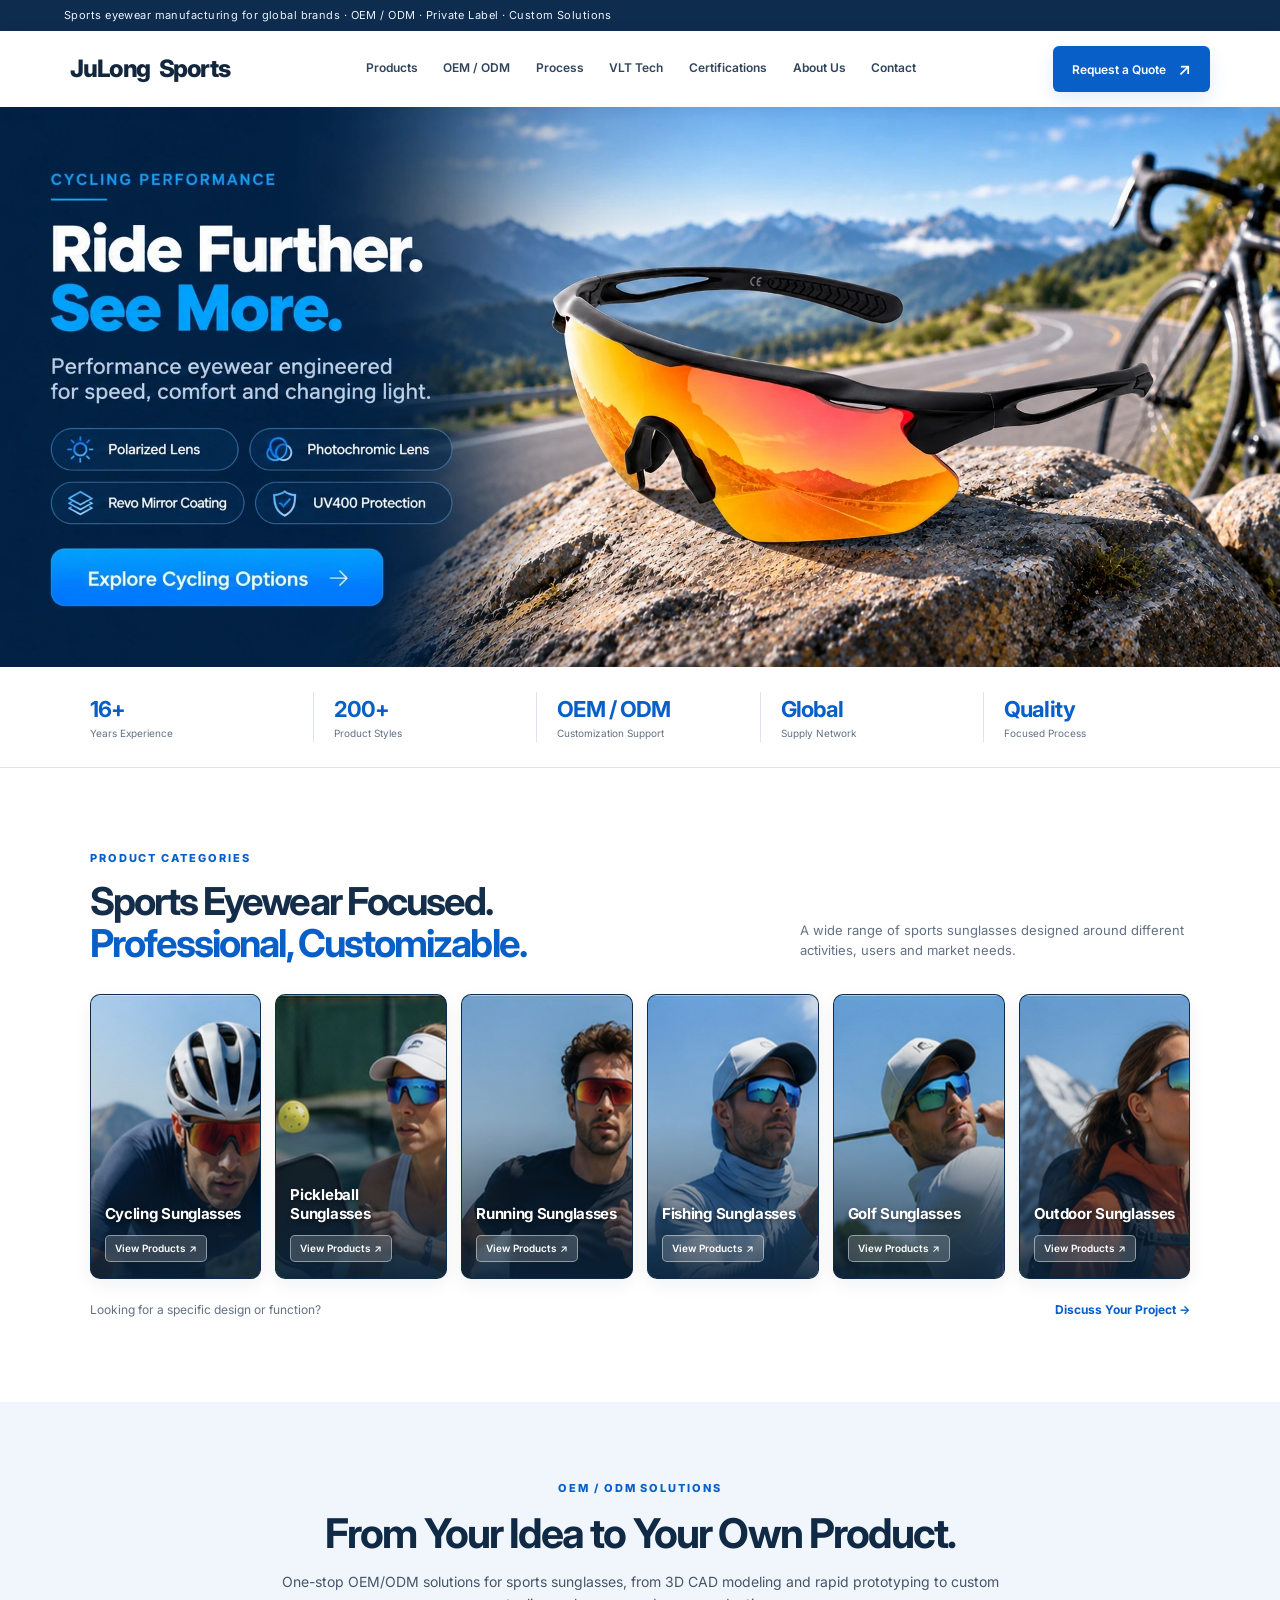
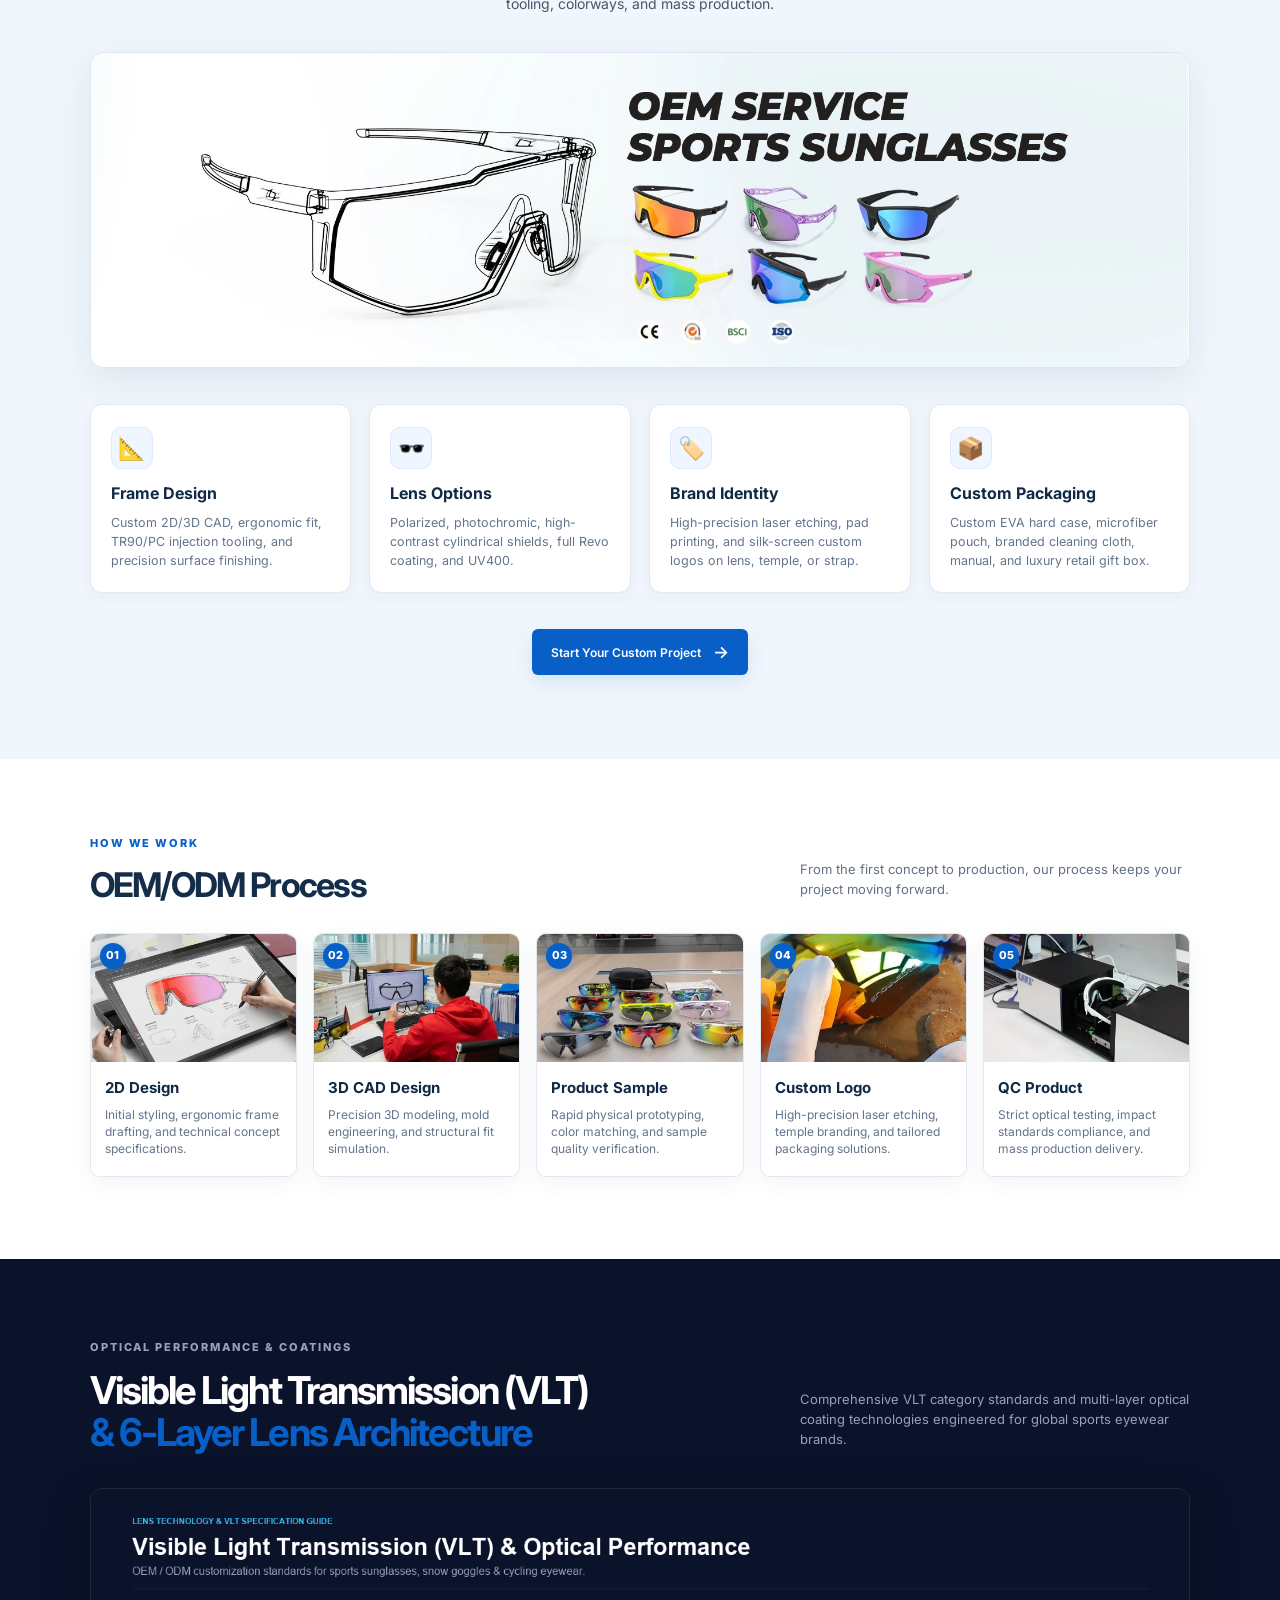
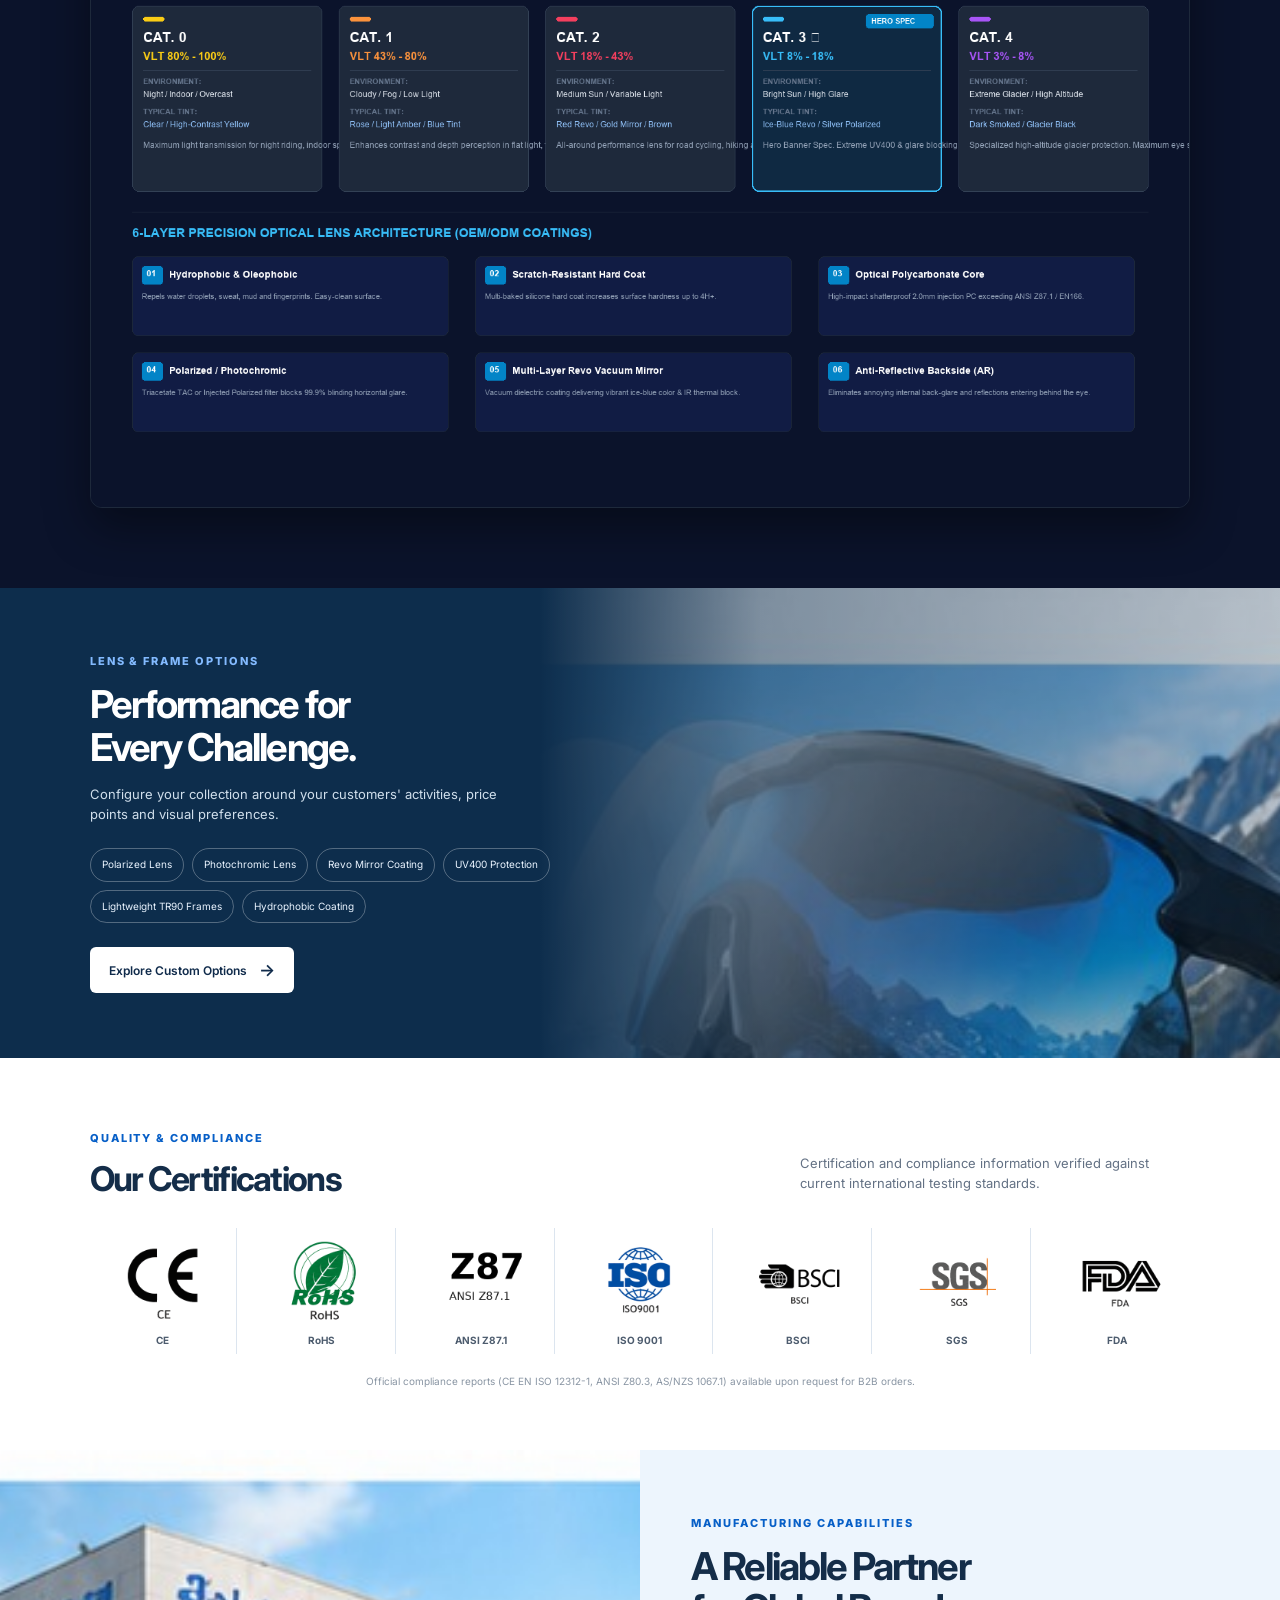
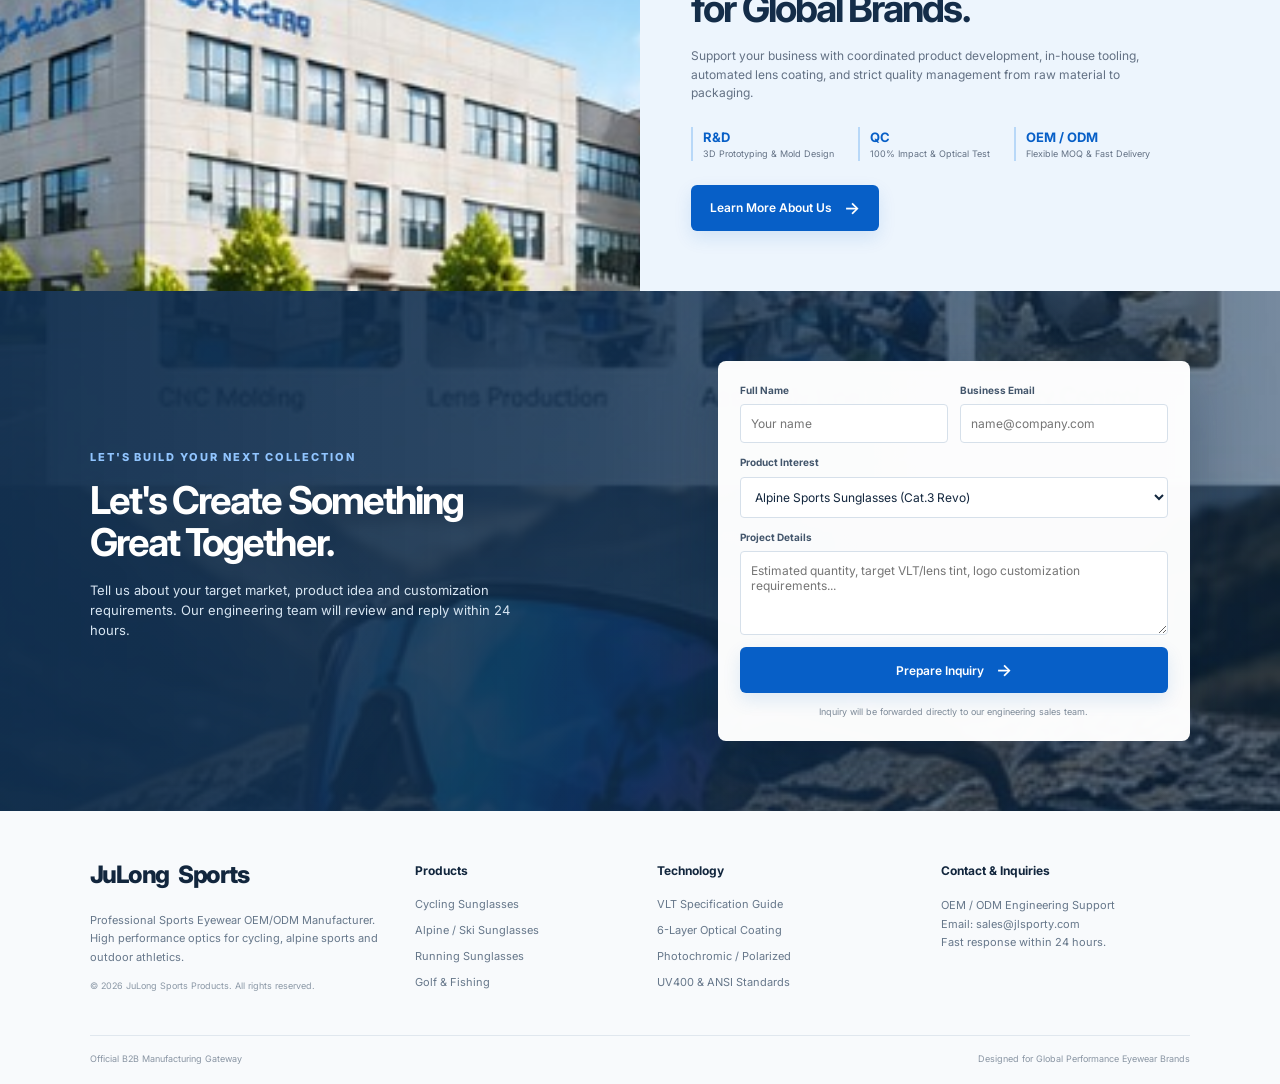
==== index.html @ 830b5ff9 "fix: prevent duplicate hero artwork overlay" ====
<!DOCTYPE html>
<html lang="en">
<head>
  <meta charset="UTF-8">
  <meta name="viewport" content="width=device-width, initial-scale=1.0">
  <title>Sports Sunglasses OEM/ODM Manufacturer | JuLong Sports B2B</title>
  <meta name="description" content="Custom sports sunglasses OEM/ODM manufacturer. Engineered for extreme alpine and high-glare environments. High-definition cylindrical shield lens with ice-blue Revo mirror coating and UV400 protection.">
  <link rel="canonical" href="https://www.jlsporty.com/">
  <link rel="stylesheet" href="assets/css/style.css?v=2.5">
</head>
<body>
  <div class="top-note">Sports eyewear manufacturing for global brands · OEM / ODM · Private Label · Custom Solutions</div>
  <header class="site-header">
    <a class="brand" href="#">JuLong<span>Sports</span></a>
    <button class="menu-toggle" aria-expanded="false" aria-label="Toggle navigation">☰</button>
    <nav class="nav">
      <a href="#products">Products</a>
      <a href="#customization">OEM / ODM</a>
      <a href="#process">Process</a>
      <a href="#vlt-guide">VLT Tech</a>
      <a href="#certifications">Certifications</a>
      <a href="#about">About Us</a>
      <a href="#contact">Contact</a>
    </nav>
    <a class="header-cta" href="#contact">Request a Quote <span>↗</span></a>
  </header>

  <main>
    <section class="hero hero-banner-artwork" id="home">
      <div class="hero-photo" role="img" aria-label="High-performance alpine sports sunglasses with ice-blue mirror cylindrical lens on granite summit"></div>
      <div class="hero-content">
        <p class="eyebrow">PROFESSIONAL SPORTS EYEWEAR MANUFACTURER</p>
        <h1>Sports Sunglasses<br><em>OEM/ODM Manufacturer</em></h1>
        <p class="hero-sub">From Concept to Mass Production</p>
        <p class="hero-copy">Engineered for extreme alpine and high-glare environments. High-definition cylindrical shield lens with ice-blue Revo mirror coating and UV400 protection.</p>
        
        <div class="vlt-tag">
          ⚡ Lens Tech: <span>Cat.3 Ice-Blue Revo Polarized (VLT 12% - 15%)</span>
        </div>

        <div class="hero-points">
          <div><span class="point-icon">✎</span><b>Design</b><small>Aerodynamic Frame</small></div>
          <div><span class="point-icon">⚙</span><b>Develop</b><small>Impact Resistant PC</small></div>
          <div><span class="point-icon">◇</span><b>Customize</b><small>Revo / Photochromic</small></div>
          <div><span class="point-icon">↗</span><b>Deliver</b><small>Global B2B Supply</small></div>
        </div>
        <a class="btn btn-primary" href="#contact">Request a Quote <span>→</span></a>
      </div>
      <div class="hero-bottom-note"><span>01</span> ALPINE PERFORMANCE SERIES <i></i> HIGH-ALTITUDE REVO UV400 PROTECTION</div>
    </section>

    <section class="stats-bar" aria-label="Manufacturing highlights">
      <div class="stat"><strong>16+</strong><span>Years Experience</span></div>
      <div class="stat"><strong>200+</strong><span>Product Styles</span></div>
      <div class="stat"><strong>OEM / ODM</strong><span>Customization Support</span></div>
      <div class="stat"><strong>Global</strong><span>Supply Network</span></div>
      <div class="stat"><strong>Quality</strong><span>Focused Process</span></div>
    </section>

    <section class="section product-section" id="products">
      <div class="section-heading">
        <div><p class="eyebrow blue">PRODUCT CATEGORIES</p><h2>Sports Eyewear Focused.<br><span>Professional, Customizable.</span></h2></div>
        <p>A wide range of sports sunglasses designed around different activities, users and market needs.</p>
      </div>
      <div class="category-grid">
        <a class="category-card" href="#contact"><picture><source srcset="assets/images/cycling.webp" type="image/webp"><img src="assets/images/cycling.jpg" alt="Cycling Sunglasses" width="600" height="800" loading="lazy"></picture><div class="category-shade"></div><div class="category-copy"><h3>Cycling Sunglasses</h3><span>View Products ↗</span></div></a>
        <a class="category-card" href="#contact"><picture><source srcset="assets/images/pickleball.webp" type="image/webp"><img src="assets/images/pickleball.jpg" alt="Pickleball Sunglasses" width="600" height="800" loading="lazy"></picture><div class="category-shade"></div><div class="category-copy"><h3>Pickleball Sunglasses</h3><span>View Products ↗</span></div></a>
        <a class="category-card" href="#contact"><picture><source srcset="assets/images/running.webp" type="image/webp"><img src="assets/images/running.jpg" alt="Running Sunglasses" width="600" height="800" loading="lazy"></picture><div class="category-shade"></div><div class="category-copy"><h3>Running Sunglasses</h3><span>View Products ↗</span></div></a>
        <a class="category-card" href="#contact"><picture><source srcset="assets/images/fishing.webp" type="image/webp"><img src="assets/images/fishing.jpg" alt="Fishing Sunglasses" width="600" height="800" loading="lazy"></picture><div class="category-shade"></div><div class="category-copy"><h3>Fishing Sunglasses</h3><span>View Products ↗</span></div></a>
        <a class="category-card" href="#contact"><picture><source srcset="assets/images/golf.webp" type="image/webp"><img src="assets/images/golf.jpg" alt="Golf Sunglasses" width="600" height="800" loading="lazy"></picture><div class="category-shade"></div><div class="category-copy"><h3>Golf Sunglasses</h3><span>View Products ↗</span></div></a>
        <a class="category-card" href="#contact"><picture><source srcset="assets/images/outdoor.webp" type="image/webp"><img src="assets/images/outdoor.jpg" alt="Outdoor Sunglasses" width="600" height="800" loading="lazy"></picture><div class="category-shade"></div><div class="category-copy"><h3>Outdoor Sunglasses</h3><span>View Products ↗</span></div></a>
      </div>
      <div class="text-link-row"><span>Looking for a specific design or function?</span><a href="#contact">Discuss Your Project <b>→</b></a></div>
    </section>

    <section class="custom-section" id="customization">
      <div class="custom-header">
        <p class="eyebrow blue">OEM / ODM SOLUTIONS</p>
        <h2>From Your Idea to Your Own Product.</h2>
        <p class="custom-subtitle">One-stop OEM/ODM solutions for sports sunglasses, from 3D CAD modeling and rapid prototyping to custom tooling, colorways, and mass production.</p>
      </div>
      <div class="custom-panoramic-wrapper">
        <picture>
          <source srcset="assets/images/custom-panoramic.webp" type="image/webp">
          <img src="assets/images/custom-panoramic.jpg" alt="Sports sunglasses 3D design to finished production evolution" width="1920" height="550" loading="lazy">
        </picture>
      </div>
      <div class="custom-features-grid">
        <div class="custom-feature-card">
          <div class="feature-icon">📐</div>
          <h3>Frame Design</h3>
          <p>Custom 2D/3D CAD, ergonomic fit, TR90/PC injection tooling, and precision surface finishing.</p>
        </div>
        <div class="custom-feature-card">
          <div class="feature-icon">🕶️</div>
          <h3>Lens Options</h3>
          <p>Polarized, photochromic, high-contrast cylindrical shields, full Revo coating, and UV400.</p>
        </div>
        <div class="custom-feature-card">
          <div class="feature-icon">🏷️</div>
          <h3>Brand Identity</h3>
          <p>High-precision laser etching, pad printing, and silk-screen custom logos on lens, temple, or strap.</p>
        </div>
        <div class="custom-feature-card">
          <div class="feature-icon">📦</div>
          <h3>Custom Packaging</h3>
          <p>Custom EVA hard case, microfiber pouch, branded cleaning cloth, manual, and luxury retail gift box.</p>
        </div>
      </div>
      <div class="custom-cta-wrapper">
        <a class="btn btn-primary" href="#contact">Start Your Custom Project <span>→</span></a>
      </div>
    </section>

    <section class="section process-section" id="process">
      <div class="section-heading compact">
        <div><p class="eyebrow blue">HOW WE WORK</p><h2>OEM/ODM Process</h2></div>
        <p>From the first concept to production, our process keeps your project moving forward.</p>
      </div>
      <div class="process-grid" style="display: grid; grid-template-columns: repeat(5, minmax(0, 1fr)); gap: 16px;">
        <article class="process-card" style="background: #fff; border: 1px solid #e2e8f0; border-radius: 10px; overflow: hidden; display: flex; flex-direction: column;">
          <div class="process-visual" style="position: relative; width: 100%; aspect-ratio: 16/10; overflow: hidden; background: #eef5fc;">
            <span class="process-number">01</span>
            <picture>
              <source srcset="assets/images/process_2d_design.webp" type="image/webp">
              <img src="assets/images/process_2d_design.jpg" alt="2D Concept Design" width="750" height="500" loading="lazy" style="width: 100%; height: 100%; object-fit: cover; object-position: center; display: block;">
            </picture>
          </div>
          <div class="process-info" style="padding: 14px 14px 18px; display: flex; flex-direction: column; flex: 1; background: #fff;">
            <h3 style="font-size: 15px; font-weight: 700; margin: 0 0 6px; color: #102944;">2D Design</h3>
            <p style="font-size: 12px; color: #64748b; margin: 0; line-height: 1.45;">Initial styling, ergonomic frame drafting, and technical concept specifications.</p>
          </div>
        </article>
        <article class="process-card" style="background: #fff; border: 1px solid #e2e8f0; border-radius: 10px; overflow: hidden; display: flex; flex-direction: column;">
          <div class="process-visual" style="position: relative; width: 100%; aspect-ratio: 16/10; overflow: hidden; background: #eef5fc;">
            <span class="process-number">02</span>
            <picture>
              <source srcset="assets/images/process_3d_design.webp" type="image/webp">
              <img src="assets/images/process_3d_design.jpg" alt="3D CAD Design" width="750" height="500" loading="lazy" style="width: 100%; height: 100%; object-fit: cover; object-position: center; display: block;">
            </picture>
          </div>
          <div class="process-info" style="padding: 14px 14px 18px; display: flex; flex-direction: column; flex: 1; background: #fff;">
            <h3 style="font-size: 15px; font-weight: 700; margin: 0 0 6px; color: #102944;">3D CAD Design</h3>
            <p style="font-size: 12px; color: #64748b; margin: 0; line-height: 1.45;">Precision 3D modeling, mold engineering, and structural fit simulation.</p>
          </div>
        </article>
        <article class="process-card" style="background: #fff; border: 1px solid #e2e8f0; border-radius: 10px; overflow: hidden; display: flex; flex-direction: column;">
          <div class="process-visual" style="position: relative; width: 100%; aspect-ratio: 16/10; overflow: hidden; background: #eef5fc;">
            <span class="process-number">03</span>
            <picture>
              <source srcset="assets/images/process_sample.webp" type="image/webp">
              <img src="assets/images/process_sample.jpg" alt="Product Sample Prototyping" width="750" height="500" loading="lazy" style="width: 100%; height: 100%; object-fit: cover; object-position: center; display: block;">
            </picture>
          </div>
          <div class="process-info" style="padding: 14px 14px 18px; display: flex; flex-direction: column; flex: 1; background: #fff;">
            <h3 style="font-size: 15px; font-weight: 700; margin: 0 0 6px; color: #102944;">Product Sample</h3>
            <p style="font-size: 12px; color: #64748b; margin: 0; line-height: 1.45;">Rapid physical prototyping, color matching, and sample quality verification.</p>
          </div>
        </article>
        <article class="process-card" style="background: #fff; border: 1px solid #e2e8f0; border-radius: 10px; overflow: hidden; display: flex; flex-direction: column;">
          <div class="process-visual" style="position: relative; width: 100%; aspect-ratio: 16/10; overflow: hidden; background: #eef5fc;">
            <span class="process-number">04</span>
            <picture>
              <source srcset="assets/images/process_laser_logo.webp" type="image/webp">
              <img src="assets/images/process_laser_logo.jpg" alt="Laser Custom Logo" width="750" height="500" loading="lazy" style="width: 100%; height: 100%; object-fit: cover; object-position: center; display: block;">
            </picture>
          </div>
          <div class="process-info" style="padding: 14px 14px 18px; display: flex; flex-direction: column; flex: 1; background: #fff;">
            <h3 style="font-size: 15px; font-weight: 700; margin: 0 0 6px; color: #102944;">Custom Logo</h3>
            <p style="font-size: 12px; color: #64748b; margin: 0; line-height: 1.45;">High-precision laser etching, temple branding, and tailored packaging solutions.</p>
          </div>
        </article>
        <article class="process-card" style="background: #fff; border: 1px solid #e2e8f0; border-radius: 10px; overflow: hidden; display: flex; flex-direction: column;">
          <div class="process-visual" style="position: relative; width: 100%; aspect-ratio: 16/10; overflow: hidden; background: #eef5fc;">
            <span class="process-number">05</span>
            <picture>
              <source srcset="assets/images/process_qc_testing.webp" type="image/webp">
              <img src="assets/images/process_qc_testing.jpg" alt="QC Product Testing" width="750" height="500" loading="lazy" style="width: 100%; height: 100%; object-fit: cover; object-position: center; display: block;">
            </picture>
          </div>
          <div class="process-info" style="padding: 14px 14px 18px; display: flex; flex-direction: column; flex: 1; background: #fff;">
            <h3 style="font-size: 15px; font-weight: 700; margin: 0 0 6px; color: #102944;">QC Product</h3>
            <p style="font-size: 12px; color: #64748b; margin: 0; line-height: 1.45;">Strict optical testing, impact standards compliance, and mass production delivery.</p>
          </div>
        </article>
      </div>
    </section>

    <!-- Dedicated VLT & Lens Technology Section -->
    <section class="section vlt-section" id="vlt-guide">
      <div class="section-heading">
        <div>
          <p class="eyebrow blue">OPTICAL PERFORMANCE &amp; COATINGS</p>
          <h2>Visible Light Transmission (VLT)<br><span>&amp; 6-Layer Lens Architecture</span></h2>
        </div>
        <p>Comprehensive VLT category standards and multi-layer optical coating technologies engineered for global sports eyewear brands.</p>
      </div>
      <div class="vlt-infographic-box">
        <img src="assets/images/vlt-tech-guide.png" alt="VLT Lens Technology and Category Specification Guide by JuLong Sports">
      </div>
    </section>

    <section class="performance-section" id="capabilities">
      <div class="performance-image"><img src="assets/images/lens-tech.jpg" alt="Sports sunglasses lens and frame details"></div>
      <div class="performance-content">
        <p class="eyebrow">LENS &amp; FRAME OPTIONS</p>
        <h2>Performance for<br>Every Challenge.</h2>
        <p>Configure your collection around your customers' activities, price points and visual preferences.</p>
        <div class="feature-pills"><span>Polarized Lens</span><span>Photochromic Lens</span><span>Revo Mirror Coating</span><span>UV400 Protection</span><span>Lightweight TR90 Frames</span><span>Hydrophobic Coating</span></div>
        <a class="btn btn-light" href="#contact">Explore Custom Options <span>→</span></a>
      </div>
    </section>

    <section class="section certifications" id="certifications">
      <div class="section-heading compact">
        <div><p class="eyebrow blue">QUALITY &amp; COMPLIANCE</p><h2>Our Certifications</h2></div>
        <p>Certification and compliance information verified against current international testing standards.</p>
      </div>
      <div class="cert-grid">
        <div class="cert-item"><img src="assets/images/certificates/julong-cert-ce.png" alt="CE mark"><span>CE</span></div>
        <div class="cert-item"><img src="assets/images/certificates/julong-cert-rohs.png" alt="RoHS mark"><span>RoHS</span></div>
        <div class="cert-item"><img src="assets/images/certificates/julong-cert-z87.png" alt="Z87 mark"><span>ANSI Z87.1</span></div>
        <div class="cert-item"><img src="assets/images/certificates/julong-cert-iso9001.png" alt="ISO 9001 mark"><span>ISO 9001</span></div>
        <div class="cert-item"><img src="assets/images/certificates/julong-cert-bsci.png" alt="BSCI mark"><span>BSCI</span></div>
        <div class="cert-item"><img src="assets/images/certificates/julong-cert-sgs.png" alt="SGS mark"><span>SGS</span></div>
        <div class="cert-item"><img src="assets/images/certificates/julong-cert-fda.png" alt="FDA mark"><span>FDA</span></div>
      </div>
      <p class="cert-note">Official compliance reports (CE EN ISO 12312-1, ANSI Z80.3, AS/NZS 1067.1) available upon request for B2B orders.</p>
    </section>

    <section class="factory-section" id="about">
      <div class="factory-photo"><img src="assets/images/factory.jpg" alt="JuLong Sports eyewear manufacturing facility and production line"></div>
      <div class="factory-content">
        <p class="eyebrow blue">MANUFACTURING CAPABILITIES</p>
        <h2>A Reliable Partner<br>for Global Brands.</h2>
        <p>Support your business with coordinated product development, in-house tooling, automated lens coating, and strict quality management from raw material to packaging.</p>
        <div class="factory-points">
          <div><strong>R&amp;D</strong><span>3D Prototyping &amp; Mold Design</span></div>
          <div><strong>QC</strong><span>100% Impact &amp; Optical Test</span></div>
          <div><strong>OEM / ODM</strong><span>Flexible MOQ &amp; Fast Delivery</span></div>
        </div>
        <a class="btn btn-primary" href="#contact">Learn More About Us <span>→</span></a>
      </div>
    </section>

    <section class="cta-section" id="contact">
      <div class="cta-bg"></div>
      <div class="cta-content">
        <p class="eyebrow">LET'S BUILD YOUR NEXT COLLECTION</p>
        <h2>Let's Create Something<br>Great Together.</h2>
        <p>Tell us about your target market, product idea and customization requirements. Our engineering team will review and reply within 24 hours.</p>
      </div>
      <form class="quote-form" id="quote-form">
        <label>Full Name
          <input type="text" name="name" placeholder="Your name" required>
        </label>
        <label>Business Email
          <input type="email" name="email" placeholder="name@company.com" required>
        </label>
        <label>Product Interest
          <select name="product">
            <option value="Alpine Sports Sunglasses (Cat.3 Revo)">Alpine Sports Sunglasses (Cat.3 Revo)</option>
            <option value="Cycling Sunglasses">Cycling Sunglasses</option>
            <option value="Pickleball Sunglasses">Pickleball Sunglasses</option>
            <option value="Running Sunglasses">Running Sunglasses</option>
            <option value="Fishing / Golf / Outdoor">Fishing / Golf / Outdoor</option>
            <option value="Other Sports Eyewear">Other Sports Eyewear</option>
          </select>
        </label>
        <label>Project Details
          <textarea name="message" rows="4" placeholder="Estimated quantity, target VLT/lens tint, logo customization requirements..."></textarea>
        </label>
        <button type="submit" class="btn btn-primary">Prepare Inquiry <span>→</span></button>
        <p class="form-note" id="form-note">Inquiry will be forwarded directly to our engineering sales team.</p>
      </form>
    </section>
  </main>

  <footer class="footer">
    <div class="footer-brand">
      <a class="brand" href="#">JuLong<span>Sports</span></a>
      <p>Professional Sports Eyewear OEM/ODM Manufacturer.<br>High performance optics for cycling, alpine sports and outdoor athletics.</p>
      <small>© <span id="year">2026</span> JuLong Sports Products. All rights reserved.</small>
    </div>
    <div>
      <h4>Products</h4>
      <a href="#products">Cycling Sunglasses</a>
      <a href="#products">Alpine / Ski Sunglasses</a>
      <a href="#products">Running Sunglasses</a>
      <a href="#products">Golf &amp; Fishing</a>
    </div>
    <div>
      <h4>Technology</h4>
      <a href="#vlt-guide">VLT Specification Guide</a>
      <a href="#vlt-guide">6-Layer Optical Coating</a>
      <a href="#customization">Photochromic / Polarized</a>
      <a href="#certifications">UV400 &amp; ANSI Standards</a>
    </div>
    <div>
      <h4>Contact &amp; Inquiries</h4>
      <p>OEM / ODM Engineering Support<br>Email: sales@jlsporty.com<br>Fast response within 24 hours.</p>
    </div>
    <div class="footer-bottom">
      <span>Official B2B Manufacturing Gateway</span>
      <span>Designed for Global Performance Eyewear Brands</span>
    </div>
  </footer>

  <script src="assets/js/main.js"></script>
</body>
</html>
---- assets/css/style.css ----
@import url('https://fonts.googleapis.com/css2?family=Inter:wght@400;500;600;700;800&display=swap');
:root{--navy:#102b4b;--blue:#075fc7;--blue2:#1682e7;--ink:#12263d;--muted:#637184;--pale:#eef5fc;--line:#dce5ef;--white:#fff;--max:1240px}
*{box-sizing:border-box}html{scroll-behavior:smooth;scroll-padding-top:88px}body{margin:0;color:var(--ink);font-family:Inter,Arial,sans-serif;line-height:1.55;background:#fff}img{max-width:100%;display:block}a{color:inherit;text-decoration:none}.top-note{padding:7px 5vw;background:#0e2c4d;color:#eaf3ff;font-size:11px;display:flex;justify-content:space-between;letter-spacing:.04em}.site-header{height:76px;display:flex;align-items:center;justify-content:space-between;padding:0 5.5%;gap:22px;background:#fff;position:sticky;top:0;z-index:20;box-shadow:0 2px 14px #0c2a4610}.brand{display:flex;align-items:center;gap:9px;font-size:24px;font-weight:800;letter-spacing:-.06em;white-space:nowrap}.brand small{display:block;font-size:8px;letter-spacing:.24em;line-height:1.1;font-weight:600}.brand-mark{display:grid;place-items:center;width:31px;height:31px;background:var(--blue);color:#fff;border-radius:9px 9px 9px 2px;font-size:21px;font-style:italic}.nav{display:flex;align-items:center;gap:clamp(14px,2vw,30px);font-size:12px;font-weight:600;color:#30445b}.nav a{padding:29px 0;white-space:nowrap;border-bottom:2px solid transparent}.nav a:hover,.nav a.active{color:var(--blue);border-color:var(--blue)}.chev{font-size:15px}.header-cta,.btn{display:inline-flex;align-items:center;justify-content:center;gap:12px;border:0;border-radius:6px;padding:13px 19px;font:600 12px Inter,Arial,sans-serif;cursor:pointer;white-space:nowrap}.header-cta,.btn-primary{background:var(--blue);color:#fff;box-shadow:0 7px 18px #075fc71f}.header-cta:hover,.btn-primary:hover{background:#034b9f}.header-cta span,.btn span{font-size:17px}.menu-toggle{display:none;background:none;border:0;font-size:25px;color:var(--navy)}

/* Hero Section (Scheme A Split Layout) */
.hero{min-height:560px;position:relative;display:flex;align-items:center;overflow:hidden;background:#f0f6fc}
.hero-photo{position:absolute;inset:0;background-image:url('../images/hb-502-cycling-hero-1920x900.webp');background-size:cover;background-position:center center;mix-blend-mode:normal;opacity:1}
.hero-content{position:relative;z-index:1;width:min(640px,50%);padding:72px 0 76px 7.2%}
.eyebrow{font-size:11px;letter-spacing:.18em;font-weight:800;margin:0 0 13px;color:#7b8fa5}.eyebrow.blue{color:var(--blue)}h1,h2,h3,p{margin-top:0}h1{font-size:clamp(38px,4.2vw,60px);line-height:1.04;letter-spacing:-.055em;margin-bottom:18px;color:#102944;text-transform:uppercase}h1 em{font-style:normal;color:var(--blue)}.hero-sub{font-size:19px;font-weight:700;margin-bottom:10px;color:#1e293b}.hero-copy{font-size:14px;line-height:1.6;max-width:480px;color:#3d536b;margin-bottom:20px}
.vlt-tag{display:inline-flex;align-items:center;gap:8px;background:#102944;color:#7dd3fc;padding:7px 15px;border-radius:6px;font-size:12px;font-weight:700;margin-bottom:22px;border:1px solid rgba(125,211,252,0.3);box-shadow:0 4px 12px rgba(16,41,68,0.15)}
.vlt-tag span{color:#fff;font-weight:500}
.hero-points{display:inline-flex;flex-wrap:wrap;gap:12px 20px;margin:24px 0 32px;background:rgba(255,255,255,0.78);backdrop-filter:blur(10px);-webkit-backdrop-filter:blur(10px);padding:14px 20px;border-radius:12px;border:1px solid rgba(255,255,255,0.92);box-shadow:0 8px 24px rgba(12,42,70,0.06)}.hero-points>div{min-width:115px;padding:2px 14px 2px 0;border-left:1px solid #c2d4e5;display:grid;grid-template-columns:28px 1fr;column-gap:9px;align-items:center}.hero-points>div:first-child{padding-left:0;border-left:0}.point-icon{grid-row:span 2;font-size:26px;color:var(--blue)}.hero-points b{font-size:15px;color:#091f35;font-weight:800;line-height:1.2;display:block;letter-spacing:-.01em}.hero-points small{font-size:13px;color:#1e3750;font-weight:600;line-height:1.35;display:block}.hero-bottom-note{position:absolute;bottom:0;left:0;right:0;padding:12px 7.2%;font-size:10px;letter-spacing:.18em;background:#ffffffc0;color:#304b66;backdrop-filter:blur(4px)}.hero-bottom-note span{color:var(--blue);font-weight:800;margin-right:12px}.hero-bottom-note i{display:inline-block;width:45px;height:1px;background:#7fa4c7;margin:0 12px 3px}

.stats-bar{display:grid;grid-template-columns:repeat(5,1fr);padding:25px 7%;border-bottom:1px solid var(--line);gap:16px;background:#fff}.stat{padding-left:20px;border-left:1px solid var(--line);display:flex;flex-direction:column}.stat:first-child{border-left:0;padding-left:0}.stat strong{font-size:22px;letter-spacing:-.04em;color:var(--blue)}.stat span{font-size:10px;color:var(--muted)}
.section{padding:82px 7%}.section-heading{display:flex;justify-content:space-between;align-items:end;gap:35px;margin-bottom:30px}.section-heading h2,.custom-content h2,.performance-content h2,.factory-content h2,.cta-content h2{font-size:clamp(29px,3vw,42px);line-height:1.1;letter-spacing:-.05em;margin-bottom:0;color:#142d49}.section-heading h2 span{color:var(--blue)}.section-heading>p{max-width:390px;font-size:13px;color:var(--muted);margin-bottom:4px}.category-grid{display:grid;grid-template-columns:repeat(6,1fr);gap:14px}.category-card{position:relative;overflow:hidden;border-radius:10px;min-height:285px;background:#0d2d4c;isolation:isolate;box-shadow:0 6px 18px rgba(12,42,70,0.06);transition:transform .3s ease,box-shadow .3s ease;border:1px solid rgba(16,41,68,0.06)}.category-card:hover{transform:translateY(-5px);box-shadow:0 14px 30px rgba(7,95,199,0.16)}.category-card picture,.category-card img{width:100%;height:100%;position:absolute;inset:0;object-fit:cover;transition:transform .45s ease}.category-card:hover img{transform:scale(1.08)}.category-shade{position:absolute;inset:0;background:linear-gradient(180deg,rgba(10,33,56,0) 0%,rgba(10,33,56,0.15) 45%,rgba(10,33,56,0.85) 100%);pointer-events:none;transition:background .3s}.category-card:hover .category-shade{background:linear-gradient(180deg,rgba(10,33,56,0) 0%,rgba(10,33,56,0.2) 40%,rgba(7,40,74,0.92) 100%)}.category-copy{position:absolute;bottom:16px;left:14px;right:14px;color:white;z-index:2}.category-copy h3{font-size:15px;font-weight:700;line-height:1.25;margin-bottom:10px;letter-spacing:-.02em;text-shadow:0 2px 5px rgba(0,0,0,0.4)}.category-copy span{font-size:10px;font-weight:600;border:1px solid rgba(255,255,255,0.45);background:rgba(255,255,255,0.18);backdrop-filter:blur(4px);padding:5px 9px;border-radius:5px;display:inline-flex;align-items:center;transition:all .25s ease}.category-card:hover .category-copy span{background:var(--blue);border-color:var(--blue);color:#fff;box-shadow:0 4px 10px rgba(7,95,199,0.3)}.text-link-row{display:flex;justify-content:space-between;align-items:center;padding-top:22px;font-size:12px;color:var(--muted)}.text-link-row a{color:var(--blue);font-weight:700}
.custom-section{background:#f0f6fc;padding:78px 7% 84px;display:flex;flex-direction:column;align-items:center;text-align:center;overflow:hidden}.custom-header{max-width:760px;margin:0 auto 36px;text-align:center}.custom-header h2{font-size:clamp(30px,3.2vw,44px);line-height:1.15;letter-spacing:-.045em;color:#102944;margin-bottom:14px}.custom-subtitle{font-size:14px;line-height:1.6;color:#475569;margin:0 auto}.custom-panoramic-wrapper{width:100%;max-width:1440px;background:#fff;border-radius:14px;overflow:hidden;box-shadow:0 12px 36px rgba(16,41,68,0.08);border:1px solid #dce7f2;margin-bottom:36px;transition:transform .3s ease,box-shadow .3s ease}.custom-panoramic-wrapper:hover{transform:translateY(-3px);box-shadow:0 18px 45px rgba(7,95,199,0.12)}.custom-panoramic-wrapper picture,.custom-panoramic-wrapper img{width:100%;height:auto;display:block;object-fit:cover}.custom-features-grid{display:grid;grid-template-columns:repeat(4,1fr);gap:18px;width:100%;max-width:1440px;margin-bottom:36px;text-align:left}.custom-feature-card{background:#ffffff;border:1px solid #e2e8f0;border-radius:12px;padding:22px 20px;box-shadow:0 4px 16px rgba(16,41,68,0.04);transition:transform .25s ease,box-shadow .25s ease,border-color .25s ease;display:flex;flex-direction:column}.custom-feature-card:hover{transform:translateY(-4px);border-color:#93c5fd;box-shadow:0 10px 24px rgba(7,95,199,0.1)}.custom-feature-card .feature-icon{font-size:22px;margin-bottom:12px;width:42px;height:42px;border-radius:10px;background:#eff6ff;color:var(--blue);display:flex;align-items:center;justify-content:center;border:1px solid #dbeafe}.custom-feature-card h3{font-size:16px;font-weight:700;color:#102944;margin:0 0 8px}.custom-feature-card p{font-size:12.5px;color:#64748b;line-height:1.5;margin:0}.custom-cta-wrapper{text-align:center}
.process-section{padding-top:76px;padding-bottom:82px}.section-heading.compact{align-items:end}.section-heading.compact h2{font-size:34px}.process-grid{display:grid;grid-template-columns:repeat(5,minmax(0,1fr));gap:16px}.process-card{background:#fff;border:1px solid #e2e8f0;border-radius:10px;overflow:hidden;box-shadow:0 6px 20px rgba(22,62,101,0.06);transition:transform .3s ease,box-shadow .3s ease;display:flex;flex-direction:column}.process-card:hover{transform:translateY(-4px);box-shadow:0 12px 28px rgba(7,95,199,0.12)}.process-visual{position:relative;width:100%;aspect-ratio:16/11;overflow:hidden;background:#eef5fc}.process-number{position:absolute;top:9px;left:9px;width:26px;height:26px;border-radius:50%;display:grid;place-items:center;background:#075fc7;color:#fff;font-size:11px;font-weight:800;z-index:2;box-shadow:0 2px 8px rgba(7,95,199,0.35)}.process-visual picture,.process-visual img{width:100%;height:100%;object-fit:cover;object-position:center;display:block;transition:transform .4s ease}.process-card:hover .process-visual img{transform:scale(1.06)}.process-info{padding:14px 14px 18px;display:flex;flex-direction:column;flex:1;background:#fff}.process-info h3{font-size:15px;font-weight:700;margin:0 0 6px;color:#102944}.process-info p{font-size:12px;color:var(--muted);margin:0;line-height:1.45}

/* Lens Tech & VLT Section */
.performance-section{position:relative;display:grid;grid-template-columns:1fr 1fr;align-items:center;min-height:390px;background:#0d2d4c;color:#fff;overflow:hidden}.performance-image{position:absolute;inset:0 0 0 42%;opacity:.75}.performance-image:after{content:"";position:absolute;inset:0;background:linear-gradient(90deg,#0d2d4c 0%,#0d2d4c60 30%,#0d2d4c10 100%)}.performance-image img{width:100%;height:100%;object-fit:cover}.performance-content{position:relative;z-index:1;padding:65px 0 65px 14%;max-width:650px}.performance-content h2{color:#fff;margin-bottom:16px}.performance-content>p:not(.eyebrow){font-size:13px;color:#d0dfec;max-width:430px}.performance-content .eyebrow{color:#83baff}.feature-pills{display:flex;flex-wrap:wrap;gap:8px;margin:24px 0}.feature-pills span{font-size:10px;border:1px solid #ffffff4a;border-radius:20px;padding:8px 11px;color:#eaf4ff}.btn-light{background:#fff;color:var(--navy)}

.vlt-section{background:#0b132b;color:#fff;padding:80px 7%}
.vlt-section .section-heading h2{color:#fff}
.vlt-section .section-heading p{color:#94a3b8}
.vlt-infographic-box{margin-top:35px;border-radius:12px;overflow:hidden;border:1px solid #1e293b;box-shadow:0 20px 45px rgba(0,0,0,0.4)}
.vlt-infographic-box img{width:100%;height:auto;display:block}

.certifications{padding-top:72px;padding-bottom:60px}.cert-grid{display:grid;grid-template-columns:repeat(7,1fr);align-items:center;gap:12px;margin-top:30px}.cert-item{min-width:0;display:flex;flex-direction:column;align-items:center;gap:7px;padding:6px 8px;border-right:1px solid var(--line)}.cert-item:last-child{border-right:0}.cert-item img{width:100%;max-width:118px;height:92px;object-fit:contain}.cert-item span{font-size:10px;font-weight:700;color:#4d5c6e}.cert-note{font-size:10px;color:#8995a3;text-align:center;margin:20px 0 0}
.factory-section{display:grid;grid-template-columns:1fr 1fr;background:#edf5fd;align-items:stretch}.factory-photo{min-height:390px}.factory-photo img{width:100%;height:100%;object-fit:cover}.factory-content{padding:65px 10% 60px 8%;align-self:center}.factory-content h2{margin-bottom:18px}.factory-content>p:not(.eyebrow){font-size:12px;color:var(--muted);max-width:480px}.factory-points{display:flex;gap:24px;margin:24px 0}.factory-points div{display:flex;flex-direction:column;border-left:2px solid #b8d8f8;padding-left:10px}.factory-points strong{font-size:13px;color:var(--blue)}.factory-points span{font-size:9px;color:var(--muted)}
.cta-section{position:relative;display:grid;grid-template-columns:1.1fr .9fr;gap:50px;align-items:center;padding:70px 7%;background:#102e4e;color:#fff;overflow:hidden}.cta-bg{position:absolute;inset:0;background:linear-gradient(90deg,#102e4ef5 0%,#102e4edb 47%,#102e4e8a 100%),url('../images/cta-sunglasses.jpg') center/cover;opacity:1}.cta-content,.quote-form{position:relative;z-index:1}.cta-content .eyebrow{color:#91c5ff}.cta-content h2{color:#fff;margin-bottom:17px}.cta-content p:not(.eyebrow){font-size:13px;color:#d7e5f2;max-width:420px}.quote-form{display:grid;grid-template-columns:1fr 1fr;gap:12px;padding:22px;background:#fffffffa;color:var(--ink);border-radius:8px;box-shadow:0 20px 55px #06172d40}.quote-form label{font-size:10px;font-weight:700;color:#42556b}.quote-form label:nth-child(3),.quote-form label:nth-child(4),.quote-form button,.form-note{grid-column:1/-1}.quote-form input,.quote-form select,.quote-form textarea{display:block;width:100%;margin-top:6px;border:1px solid #d6e0ea;border-radius:4px;padding:11px 10px;font:12px Inter,Arial,sans-serif;color:var(--ink);background:#fff}.quote-form textarea{resize:vertical}.quote-form button{width:100%}.form-note{font-size:9px;color:#7d8a98;margin:0;text-align:center}
.footer{padding:45px 7% 18px;display:grid;grid-template-columns:1.4fr 1fr 1.2fr 1.2fr;gap:35px;background:#f8fafc}.footer .brand{margin-bottom:17px}.footer p,.footer a:not(.brand){font-size:11px;color:#66778a}.footer p{line-height:1.7}.footer h4{font-size:12px;margin:6px 0 15px}.footer>div:not(.footer-brand):not(.footer-bottom) a{display:block;margin:9px 0}.footer small{display:block;font-size:9px;color:#8b98a6;margin-top:12px}.footer-bottom{grid-column:1/-1;border-top:1px solid #e0e7ee;padding-top:16px;display:flex;justify-content:space-between;font-size:9px;color:#8995a3}

@media(max-width:1100px){.nav{gap:13px}.nav a{font-size:11px}.hero-content{width:58%;padding-left:5%}.category-grid{grid-template-columns:repeat(3,1fr)}.category-card{min-height:250px}.custom-features-grid{grid-template-columns:repeat(2,1fr);gap:14px}.process-grid{grid-template-columns:repeat(3,1fr)}.cert-item img{height:76px}.section{padding-left:5%;padding-right:5%}.custom-section{padding-left:5%;padding-right:5%}}
@media(max-width:760px){.top-note{display:none}.site-header{height:66px;padding:0 5%;gap:10px}.brand{font-size:21px}.menu-toggle{display:block;margin-left:auto}.nav{display:none;position:absolute;top:66px;left:0;right:0;background:#fff;padding:10px 5% 20px;box-shadow:0 12px 20px #0c2a4617;align-items:stretch;flex-direction:column;gap:0}.nav.open{display:flex}.nav a{padding:12px 0;border-bottom:1px solid #edf1f5}.header-cta{padding:11px 12px;font-size:10px}.hero{min-height:660px;align-items:flex-start;background:#f0f6fc}.hero-photo{inset:280px 0 0 0;background-image:url('../images/hb-502-cycling-hero-1920x900.webp');background-position:center 58%;background-size:cover}.hero-content{width:100%;padding:45px 6% 250px}.eyebrow{font-size:9px}h1{font-size:38px}.hero-sub{font-size:16px}.hero-copy{font-size:12px}.hero-points{display:grid;grid-template-columns:1fr 1fr;gap:12px;padding:12px 14px;background:rgba(255,255,255,0.85);backdrop-filter:blur(8px);-webkit-backdrop-filter:blur(8px);border-radius:10px;border:1px solid rgba(255,255,255,0.95)}.hero-points>div{border-left:0;padding:0;min-width:0}.hero-points b{font-size:14px;color:#091f35}.hero-points small{font-size:12px;color:#1e3750}.hero-bottom-note{padding:10px 6%;font-size:9px}.stats-bar{grid-template-columns:repeat(2,1fr);padding:23px 6%;gap:18px}.stat{padding-left:12px}.stat:nth-child(odd){border-left:0;padding-left:0}.stat strong{font-size:20px}.section{padding:55px 6%}.section-heading{display:block}.section-heading>p{margin-top:16px}.section-heading h2,.custom-content h2,.performance-content h2,.factory-content h2,.cta-content h2{font-size:32px}.category-grid{grid-template-columns:repeat(2,1fr);gap:10px}.category-card{min-height:235px}.category-copy{left:12px;bottom:13px}.category-copy h3{font-size:14px}.text-link-row{gap:12px;align-items:flex-start;flex-direction:column}.custom-section{padding:50px 6% 56px}.custom-header{margin-bottom:24px}.custom-header h2{font-size:28px}.custom-panoramic-wrapper{margin-bottom:24px;border-radius:10px}.custom-features-grid{grid-template-columns:1fr;gap:12px;margin-bottom:28px}.custom-feature-card{padding:16px 14px}.process-grid{grid-template-columns:1fr 1fr;gap:12px}.process-card{padding:10px}.process-visual{height:120px}.process-card h3{font-size:13px}.process-card p{font-size:11px}.performance-section{grid-template-columns:1fr;min-height:auto}.performance-image{position:relative;inset:0;height:240px;opacity:1}.performance-content{padding:45px 6%}.cert-grid{grid-template-columns:repeat(3,1fr);gap:16px}.cert-item:nth-child(3n){border-right:0}.factory-section{grid-template-columns:1fr}.factory-photo{min-height:250px}.factory-content{padding:45px 6%}.cta-section{grid-template-columns:1fr;gap:35px;padding:45px 6%}.footer{grid-template-columns:1fr;gap:22px;padding:45px 6% 20px}}
@media(prefers-reduced-motion:reduce){html{scroll-behavior:auto}*,*:before,*:after{transition:none!important}}

/* The production cycling hero already contains its own typography and CTA artwork. */
.hero.hero-banner-artwork .hero-content,.hero.hero-banner-artwork .hero-bottom-note{display:none}
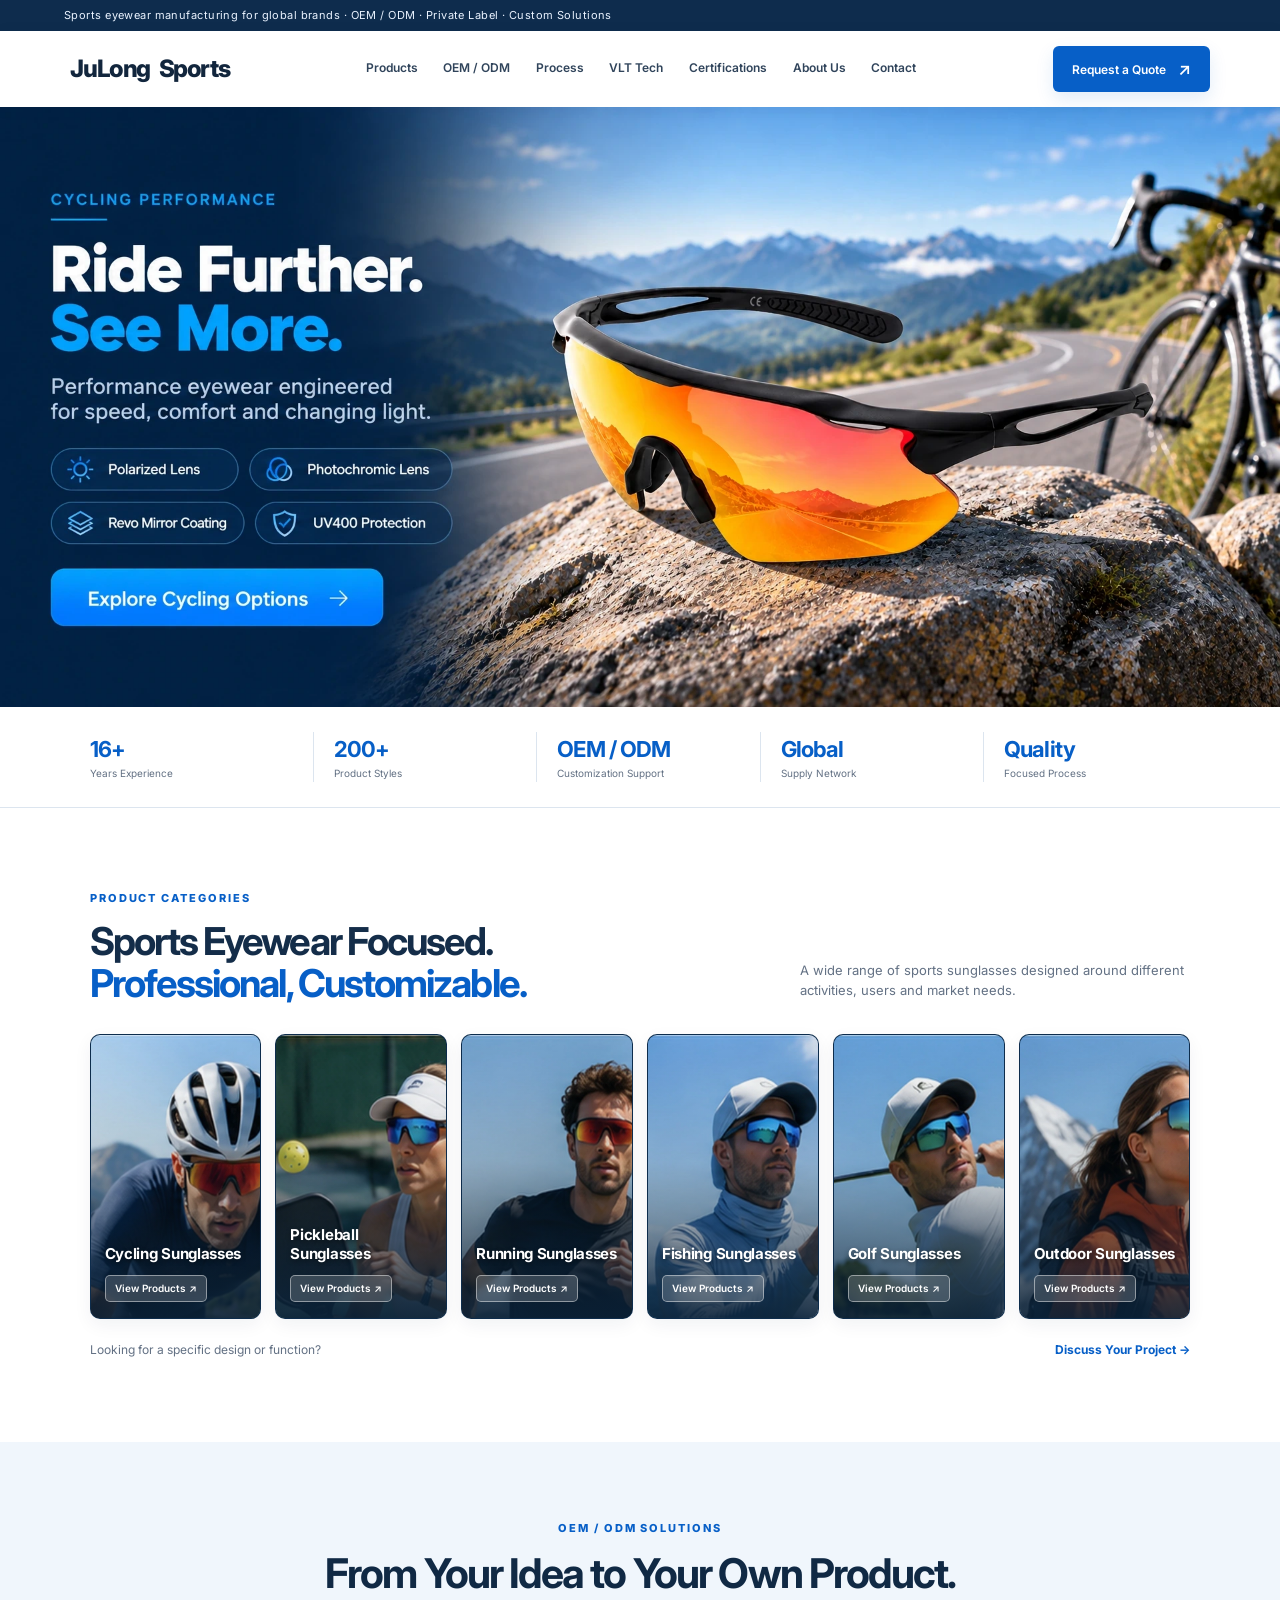
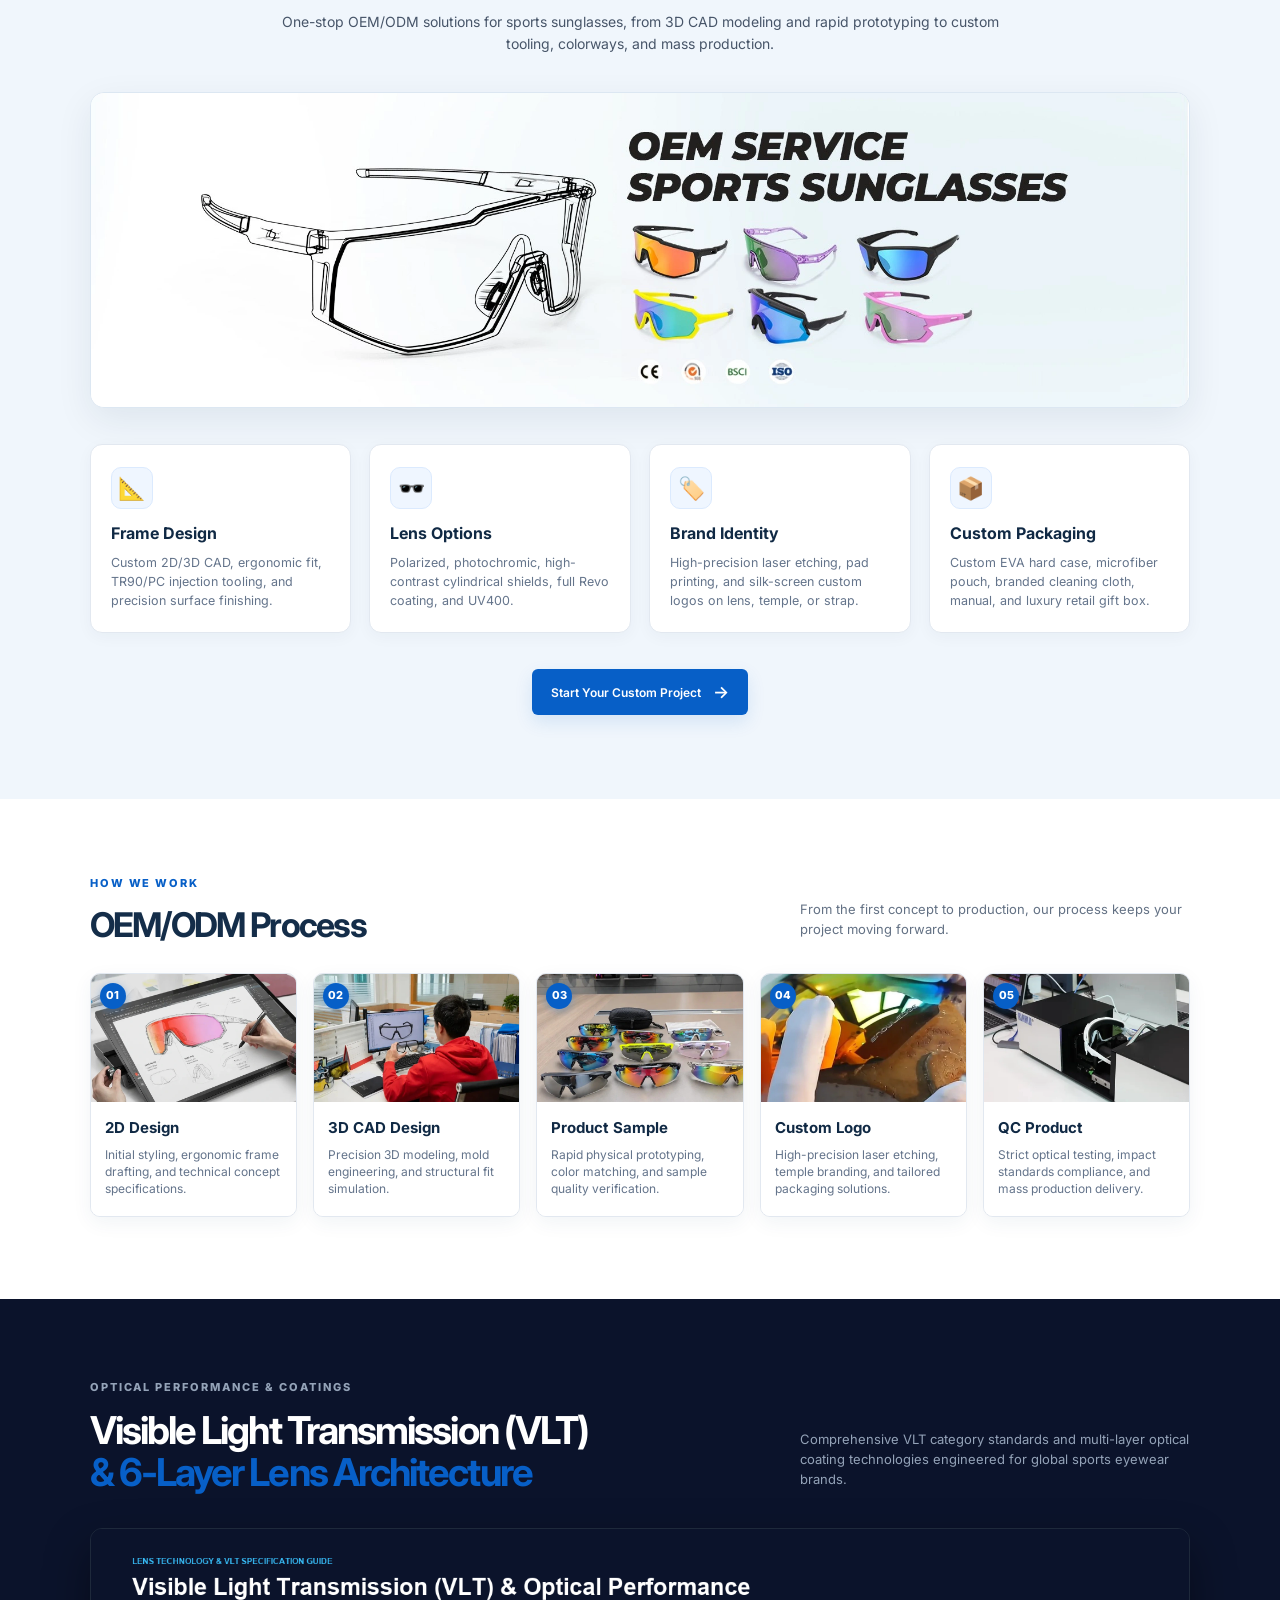
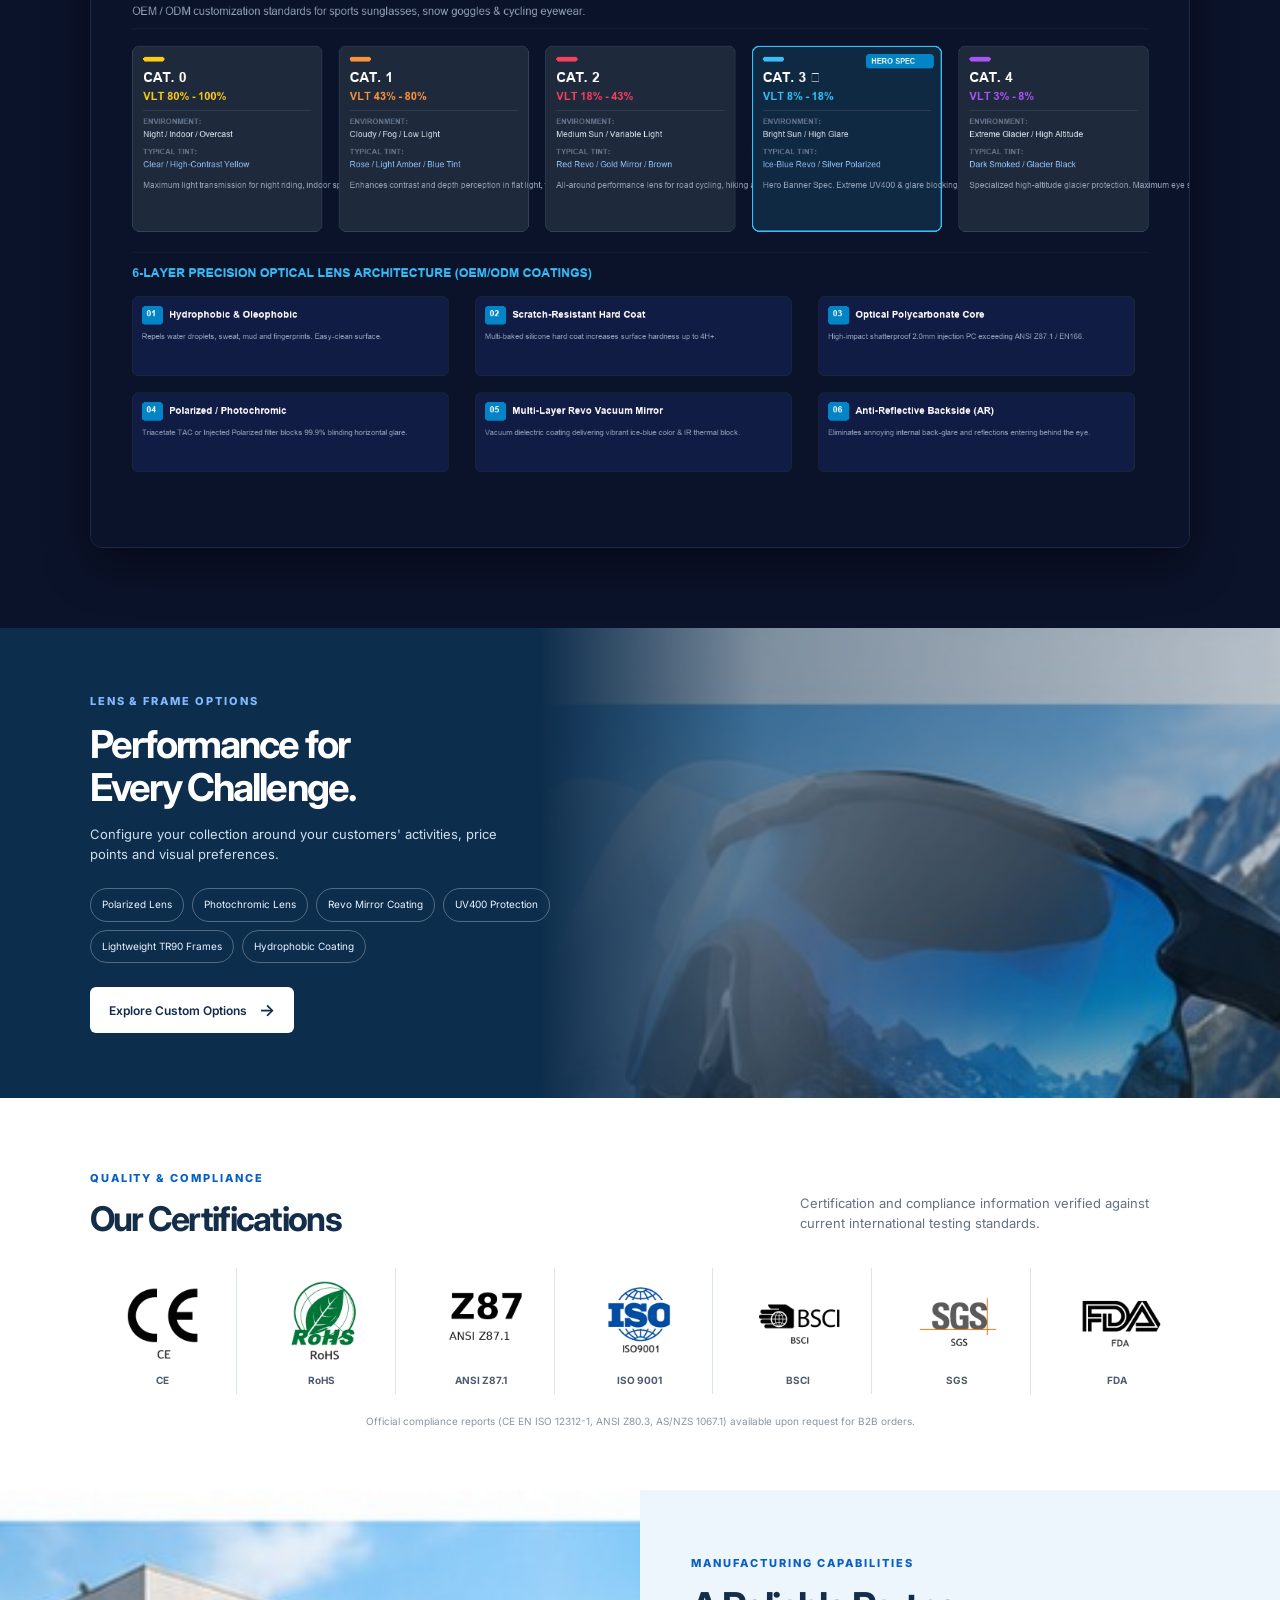
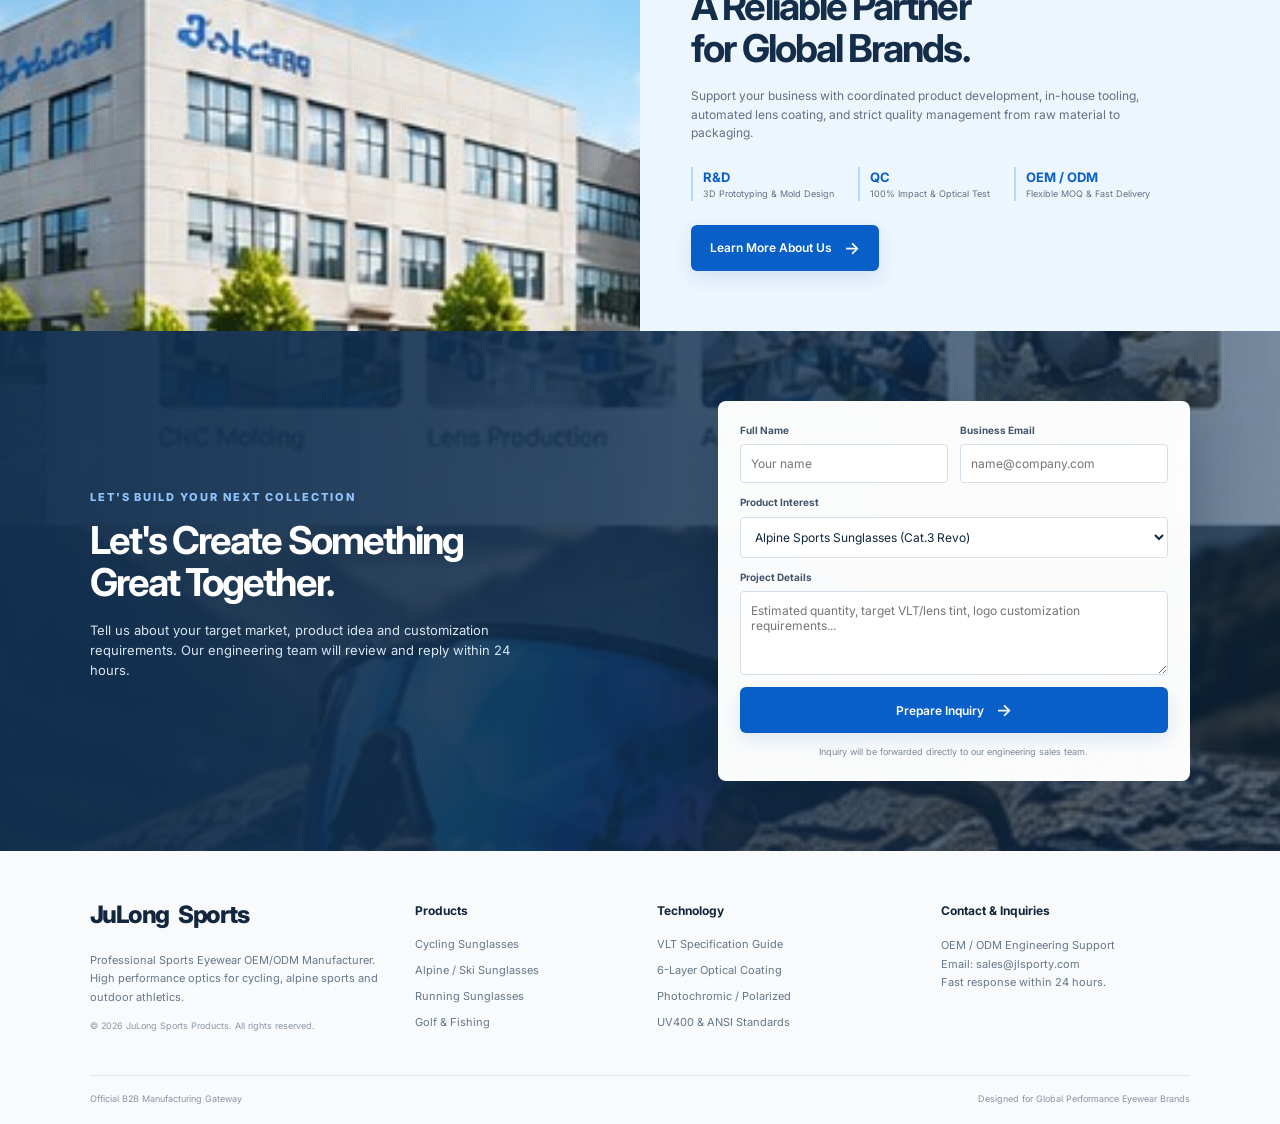
==== commit cd3fb4e3: "fix: use artwork-only cycling hero at native ratio" ====
--- a/index.html
+++ b/index.html
@@ -6,7 +6,7 @@
   <title>Sports Sunglasses OEM/ODM Manufacturer | JuLong Sports B2B</title>
   <meta name="description" content="Custom sports sunglasses OEM/ODM manufacturer. Engineered for extreme alpine and high-glare environments. High-definition cylindrical shield lens with ice-blue Revo mirror coating and UV400 protection.">
   <link rel="canonical" href="https://www.jlsporty.com/">
-  <link rel="stylesheet" href="assets/css/style.css?v=2.5">
+  <link rel="stylesheet" href="assets/css/style.css?v=2.6">
 </head>
 <body>
   <div class="top-note">Sports eyewear manufacturing for global brands · OEM / ODM · Private Label · Custom Solutions</div>
@@ -27,26 +27,7 @@
 
   <main>
     <section class="hero hero-banner-artwork" id="home">
-      <div class="hero-photo" role="img" aria-label="High-performance alpine sports sunglasses with ice-blue mirror cylindrical lens on granite summit"></div>
-      <div class="hero-content">
-        <p class="eyebrow">PROFESSIONAL SPORTS EYEWEAR MANUFACTURER</p>
-        <h1>Sports Sunglasses<br><em>OEM/ODM Manufacturer</em></h1>
-        <p class="hero-sub">From Concept to Mass Production</p>
-        <p class="hero-copy">Engineered for extreme alpine and high-glare environments. High-definition cylindrical shield lens with ice-blue Revo mirror coating and UV400 protection.</p>
-        
-        <div class="vlt-tag">
-          ⚡ Lens Tech: <span>Cat.3 Ice-Blue Revo Polarized (VLT 12% - 15%)</span>
-        </div>
-
-        <div class="hero-points">
-          <div><span class="point-icon">✎</span><b>Design</b><small>Aerodynamic Frame</small></div>
-          <div><span class="point-icon">⚙</span><b>Develop</b><small>Impact Resistant PC</small></div>
-          <div><span class="point-icon">◇</span><b>Customize</b><small>Revo / Photochromic</small></div>
-          <div><span class="point-icon">↗</span><b>Deliver</b><small>Global B2B Supply</small></div>
-        </div>
-        <a class="btn btn-primary" href="#contact">Request a Quote <span>→</span></a>
-      </div>
-      <div class="hero-bottom-note"><span>01</span> ALPINE PERFORMANCE SERIES <i></i> HIGH-ALTITUDE REVO UV400 PROTECTION</div>
+      <div class="hero-photo" role="img" aria-label="HB-502 cycling sports sunglasses on an alpine mountain road with a bicycle"></div>
     </section>
 
     <section class="stats-bar" aria-label="Manufacturing highlights">
--- a/assets/css/style.css
+++ b/assets/css/style.css
@@ -3,7 +3,7 @@
 *{box-sizing:border-box}html{scroll-behavior:smooth;scroll-padding-top:88px}body{margin:0;color:var(--ink);font-family:Inter,Arial,sans-serif;line-height:1.55;background:#fff}img{max-width:100%;display:block}a{color:inherit;text-decoration:none}.top-note{padding:7px 5vw;background:#0e2c4d;color:#eaf3ff;font-size:11px;display:flex;justify-content:space-between;letter-spacing:.04em}.site-header{height:76px;display:flex;align-items:center;justify-content:space-between;padding:0 5.5%;gap:22px;background:#fff;position:sticky;top:0;z-index:20;box-shadow:0 2px 14px #0c2a4610}.brand{display:flex;align-items:center;gap:9px;font-size:24px;font-weight:800;letter-spacing:-.06em;white-space:nowrap}.brand small{display:block;font-size:8px;letter-spacing:.24em;line-height:1.1;font-weight:600}.brand-mark{display:grid;place-items:center;width:31px;height:31px;background:var(--blue);color:#fff;border-radius:9px 9px 9px 2px;font-size:21px;font-style:italic}.nav{display:flex;align-items:center;gap:clamp(14px,2vw,30px);font-size:12px;font-weight:600;color:#30445b}.nav a{padding:29px 0;white-space:nowrap;border-bottom:2px solid transparent}.nav a:hover,.nav a.active{color:var(--blue);border-color:var(--blue)}.chev{font-size:15px}.header-cta,.btn{display:inline-flex;align-items:center;justify-content:center;gap:12px;border:0;border-radius:6px;padding:13px 19px;font:600 12px Inter,Arial,sans-serif;cursor:pointer;white-space:nowrap}.header-cta,.btn-primary{background:var(--blue);color:#fff;box-shadow:0 7px 18px #075fc71f}.header-cta:hover,.btn-primary:hover{background:#034b9f}.header-cta span,.btn span{font-size:17px}.menu-toggle{display:none;background:none;border:0;font-size:25px;color:var(--navy)}
 
 /* Hero Section (Scheme A Split Layout) */
-.hero{min-height:560px;position:relative;display:flex;align-items:center;overflow:hidden;background:#f0f6fc}
+.hero{min-height:560px;height:min(46.875vw,675px);position:relative;display:flex;align-items:center;overflow:hidden;background:#f0f6fc}
 .hero-photo{position:absolute;inset:0;background-image:url('../images/hb-502-cycling-hero-1920x900.webp');background-size:cover;background-position:center center;mix-blend-mode:normal;opacity:1}
 .hero-content{position:relative;z-index:1;width:min(640px,50%);padding:72px 0 76px 7.2%}
 .eyebrow{font-size:11px;letter-spacing:.18em;font-weight:800;margin:0 0 13px;color:#7b8fa5}.eyebrow.blue{color:var(--blue)}h1,h2,h3,p{margin-top:0}h1{font-size:clamp(38px,4.2vw,60px);line-height:1.04;letter-spacing:-.055em;margin-bottom:18px;color:#102944;text-transform:uppercase}h1 em{font-style:normal;color:var(--blue)}.hero-sub{font-size:19px;font-weight:700;margin-bottom:10px;color:#1e293b}.hero-copy{font-size:14px;line-height:1.6;max-width:480px;color:#3d536b;margin-bottom:20px}
@@ -31,8 +31,8 @@
 .footer{padding:45px 7% 18px;display:grid;grid-template-columns:1.4fr 1fr 1.2fr 1.2fr;gap:35px;background:#f8fafc}.footer .brand{margin-bottom:17px}.footer p,.footer a:not(.brand){font-size:11px;color:#66778a}.footer p{line-height:1.7}.footer h4{font-size:12px;margin:6px 0 15px}.footer>div:not(.footer-brand):not(.footer-bottom) a{display:block;margin:9px 0}.footer small{display:block;font-size:9px;color:#8b98a6;margin-top:12px}.footer-bottom{grid-column:1/-1;border-top:1px solid #e0e7ee;padding-top:16px;display:flex;justify-content:space-between;font-size:9px;color:#8995a3}
 
 @media(max-width:1100px){.nav{gap:13px}.nav a{font-size:11px}.hero-content{width:58%;padding-left:5%}.category-grid{grid-template-columns:repeat(3,1fr)}.category-card{min-height:250px}.custom-features-grid{grid-template-columns:repeat(2,1fr);gap:14px}.process-grid{grid-template-columns:repeat(3,1fr)}.cert-item img{height:76px}.section{padding-left:5%;padding-right:5%}.custom-section{padding-left:5%;padding-right:5%}}
-@media(max-width:760px){.top-note{display:none}.site-header{height:66px;padding:0 5%;gap:10px}.brand{font-size:21px}.menu-toggle{display:block;margin-left:auto}.nav{display:none;position:absolute;top:66px;left:0;right:0;background:#fff;padding:10px 5% 20px;box-shadow:0 12px 20px #0c2a4617;align-items:stretch;flex-direction:column;gap:0}.nav.open{display:flex}.nav a{padding:12px 0;border-bottom:1px solid #edf1f5}.header-cta{padding:11px 12px;font-size:10px}.hero{min-height:660px;align-items:flex-start;background:#f0f6fc}.hero-photo{inset:280px 0 0 0;background-image:url('../images/hb-502-cycling-hero-1920x900.webp');background-position:center 58%;background-size:cover}.hero-content{width:100%;padding:45px 6% 250px}.eyebrow{font-size:9px}h1{font-size:38px}.hero-sub{font-size:16px}.hero-copy{font-size:12px}.hero-points{display:grid;grid-template-columns:1fr 1fr;gap:12px;padding:12px 14px;background:rgba(255,255,255,0.85);backdrop-filter:blur(8px);-webkit-backdrop-filter:blur(8px);border-radius:10px;border:1px solid rgba(255,255,255,0.95)}.hero-points>div{border-left:0;padding:0;min-width:0}.hero-points b{font-size:14px;color:#091f35}.hero-points small{font-size:12px;color:#1e3750}.hero-bottom-note{padding:10px 6%;font-size:9px}.stats-bar{grid-template-columns:repeat(2,1fr);padding:23px 6%;gap:18px}.stat{padding-left:12px}.stat:nth-child(odd){border-left:0;padding-left:0}.stat strong{font-size:20px}.section{padding:55px 6%}.section-heading{display:block}.section-heading>p{margin-top:16px}.section-heading h2,.custom-content h2,.performance-content h2,.factory-content h2,.cta-content h2{font-size:32px}.category-grid{grid-template-columns:repeat(2,1fr);gap:10px}.category-card{min-height:235px}.category-copy{left:12px;bottom:13px}.category-copy h3{font-size:14px}.text-link-row{gap:12px;align-items:flex-start;flex-direction:column}.custom-section{padding:50px 6% 56px}.custom-header{margin-bottom:24px}.custom-header h2{font-size:28px}.custom-panoramic-wrapper{margin-bottom:24px;border-radius:10px}.custom-features-grid{grid-template-columns:1fr;gap:12px;margin-bottom:28px}.custom-feature-card{padding:16px 14px}.process-grid{grid-template-columns:1fr 1fr;gap:12px}.process-card{padding:10px}.process-visual{height:120px}.process-card h3{font-size:13px}.process-card p{font-size:11px}.performance-section{grid-template-columns:1fr;min-height:auto}.performance-image{position:relative;inset:0;height:240px;opacity:1}.performance-content{padding:45px 6%}.cert-grid{grid-template-columns:repeat(3,1fr);gap:16px}.cert-item:nth-child(3n){border-right:0}.factory-section{grid-template-columns:1fr}.factory-photo{min-height:250px}.factory-content{padding:45px 6%}.cta-section{grid-template-columns:1fr;gap:35px;padding:45px 6%}.footer{grid-template-columns:1fr;gap:22px;padding:45px 6% 20px}}
+@media(max-width:760px){.top-note{display:none}.site-header{height:66px;padding:0 5%;gap:10px}.brand{font-size:21px}.menu-toggle{display:block;margin-left:auto}.nav{display:none;position:absolute;top:66px;left:0;right:0;background:#fff;padding:10px 5% 20px;box-shadow:0 12px 20px #0c2a4617;align-items:stretch;flex-direction:column;gap:0}.nav.open{display:flex}.nav a{padding:12px 0;border-bottom:1px solid #edf1f5}.header-cta{padding:11px 12px;font-size:10px}.hero{min-height:660px;align-items:flex-start;background:#f0f6fc}.hero-photo{inset:0;background-image:url('../images/hb-502-cycling-hero-1920x900.webp');background-position:center center;background-size:cover}.hero-content{width:100%;padding:45px 6% 250px}.eyebrow{font-size:9px}h1{font-size:38px}.hero-sub{font-size:16px}.hero-copy{font-size:12px}.hero-points{display:grid;grid-template-columns:1fr 1fr;gap:12px;padding:12px 14px;background:rgba(255,255,255,0.85);backdrop-filter:blur(8px);-webkit-backdrop-filter:blur(8px);border-radius:10px;border:1px solid rgba(255,255,255,0.95)}.hero-points>div{border-left:0;padding:0;min-width:0}.hero-points b{font-size:14px;color:#091f35}.hero-points small{font-size:12px;color:#1e3750}.hero-bottom-note{padding:10px 6%;font-size:9px}.stats-bar{grid-template-columns:repeat(2,1fr);padding:23px 6%;gap:18px}.stat{padding-left:12px}.stat:nth-child(odd){border-left:0;padding-left:0}.stat strong{font-size:20px}.section{padding:55px 6%}.section-heading{display:block}.section-heading>p{margin-top:16px}.section-heading h2,.custom-content h2,.performance-content h2,.factory-content h2,.cta-content h2{font-size:32px}.category-grid{grid-template-columns:repeat(2,1fr);gap:10px}.category-card{min-height:235px}.category-copy{left:12px;bottom:13px}.category-copy h3{font-size:14px}.text-link-row{gap:12px;align-items:flex-start;flex-direction:column}.custom-section{padding:50px 6% 56px}.custom-header{margin-bottom:24px}.custom-header h2{font-size:28px}.custom-panoramic-wrapper{margin-bottom:24px;border-radius:10px}.custom-features-grid{grid-template-columns:1fr;gap:12px;margin-bottom:28px}.custom-feature-card{padding:16px 14px}.process-grid{grid-template-columns:1fr 1fr;gap:12px}.process-card{padding:10px}.process-visual{height:120px}.process-card h3{font-size:13px}.process-card p{font-size:11px}.performance-section{grid-template-columns:1fr;min-height:auto}.performance-image{position:relative;inset:0;height:240px;opacity:1}.performance-content{padding:45px 6%}.cert-grid{grid-template-columns:repeat(3,1fr);gap:16px}.cert-item:nth-child(3n){border-right:0}.factory-section{grid-template-columns:1fr}.factory-photo{min-height:250px}.factory-content{padding:45px 6%}.cta-section{grid-template-columns:1fr;gap:35px;padding:45px 6%}.footer{grid-template-columns:1fr;gap:22px;padding:45px 6% 20px}}
 @media(prefers-reduced-motion:reduce){html{scroll-behavior:auto}*,*:before,*:after{transition:none!important}}
 
 /* The production cycling hero already contains its own typography and CTA artwork. */
-.hero.hero-banner-artwork .hero-content,.hero.hero-banner-artwork .hero-bottom-note{display:none}
+.hero.hero-banner-artwork{min-height:0;height:auto;aspect-ratio:1920 / 900}.hero.hero-banner-artwork .hero-content,.hero.hero-banner-artwork .hero-bottom-note{display:none}
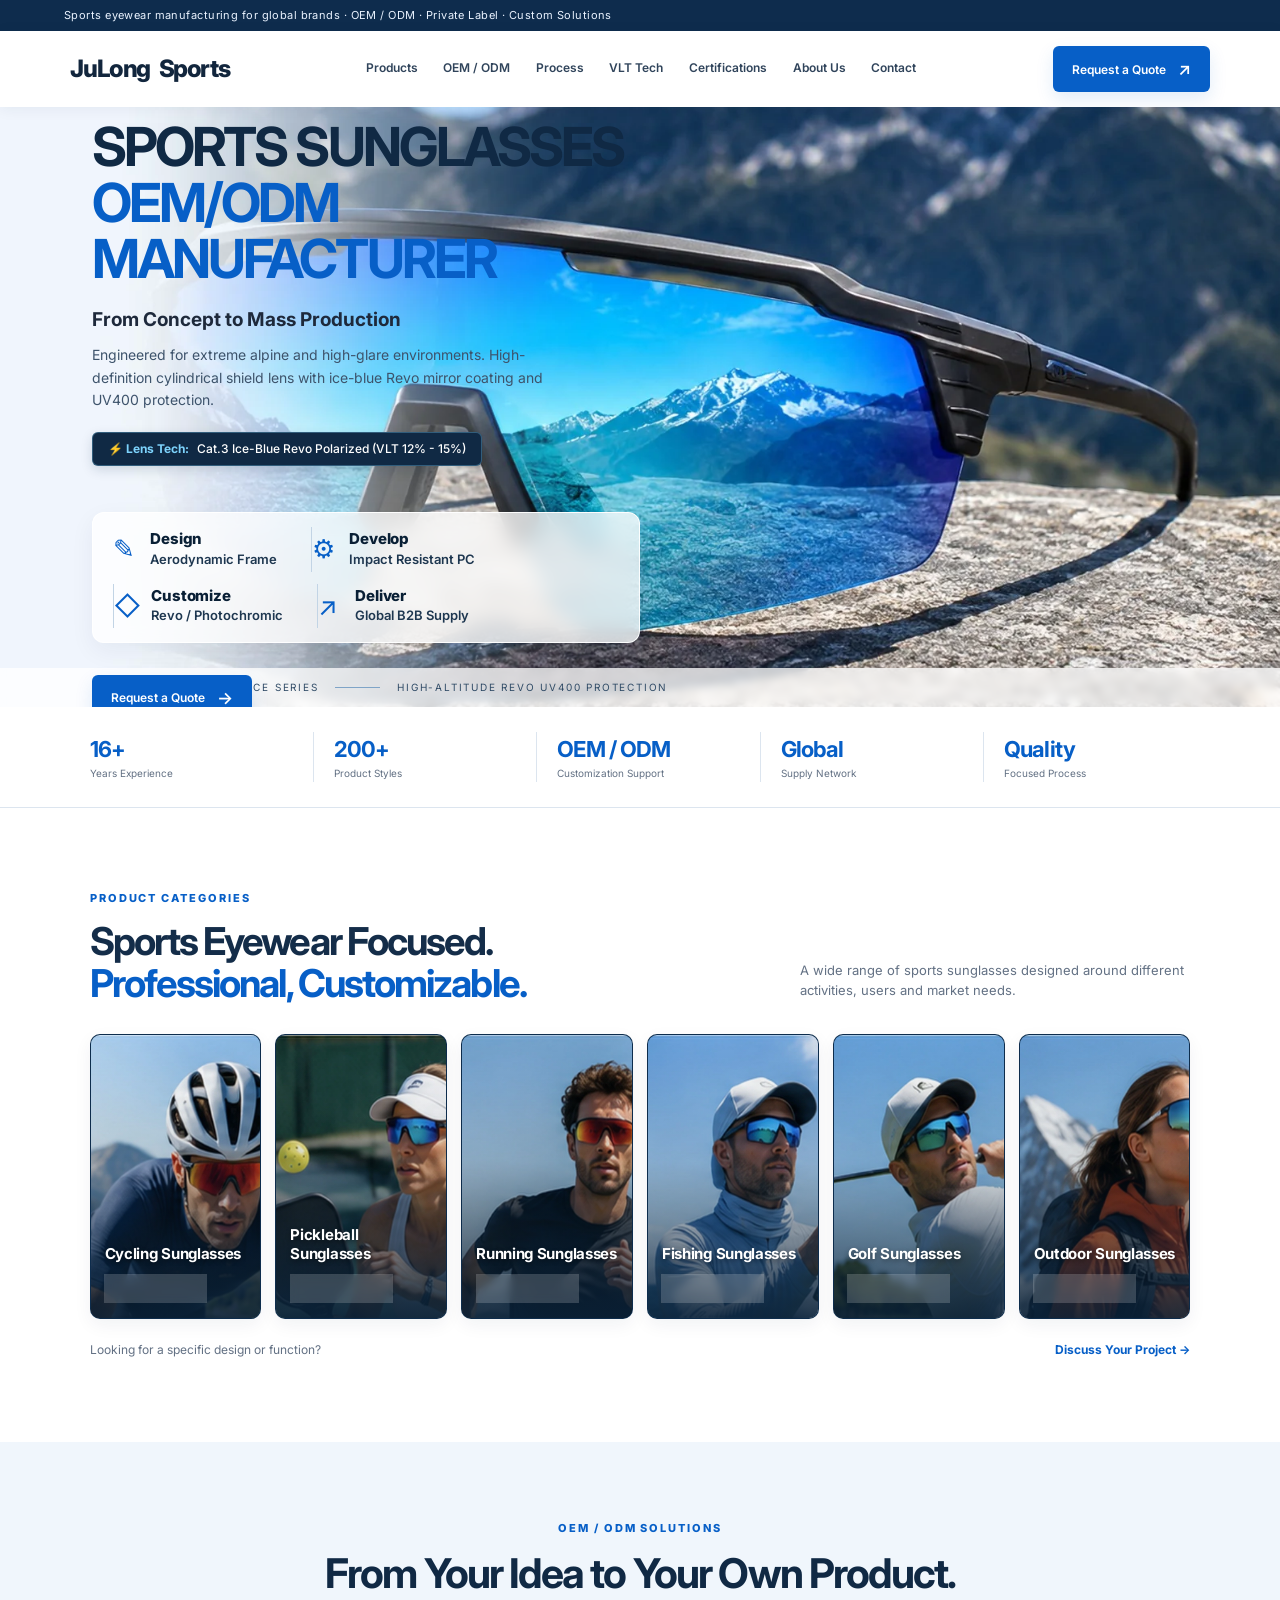
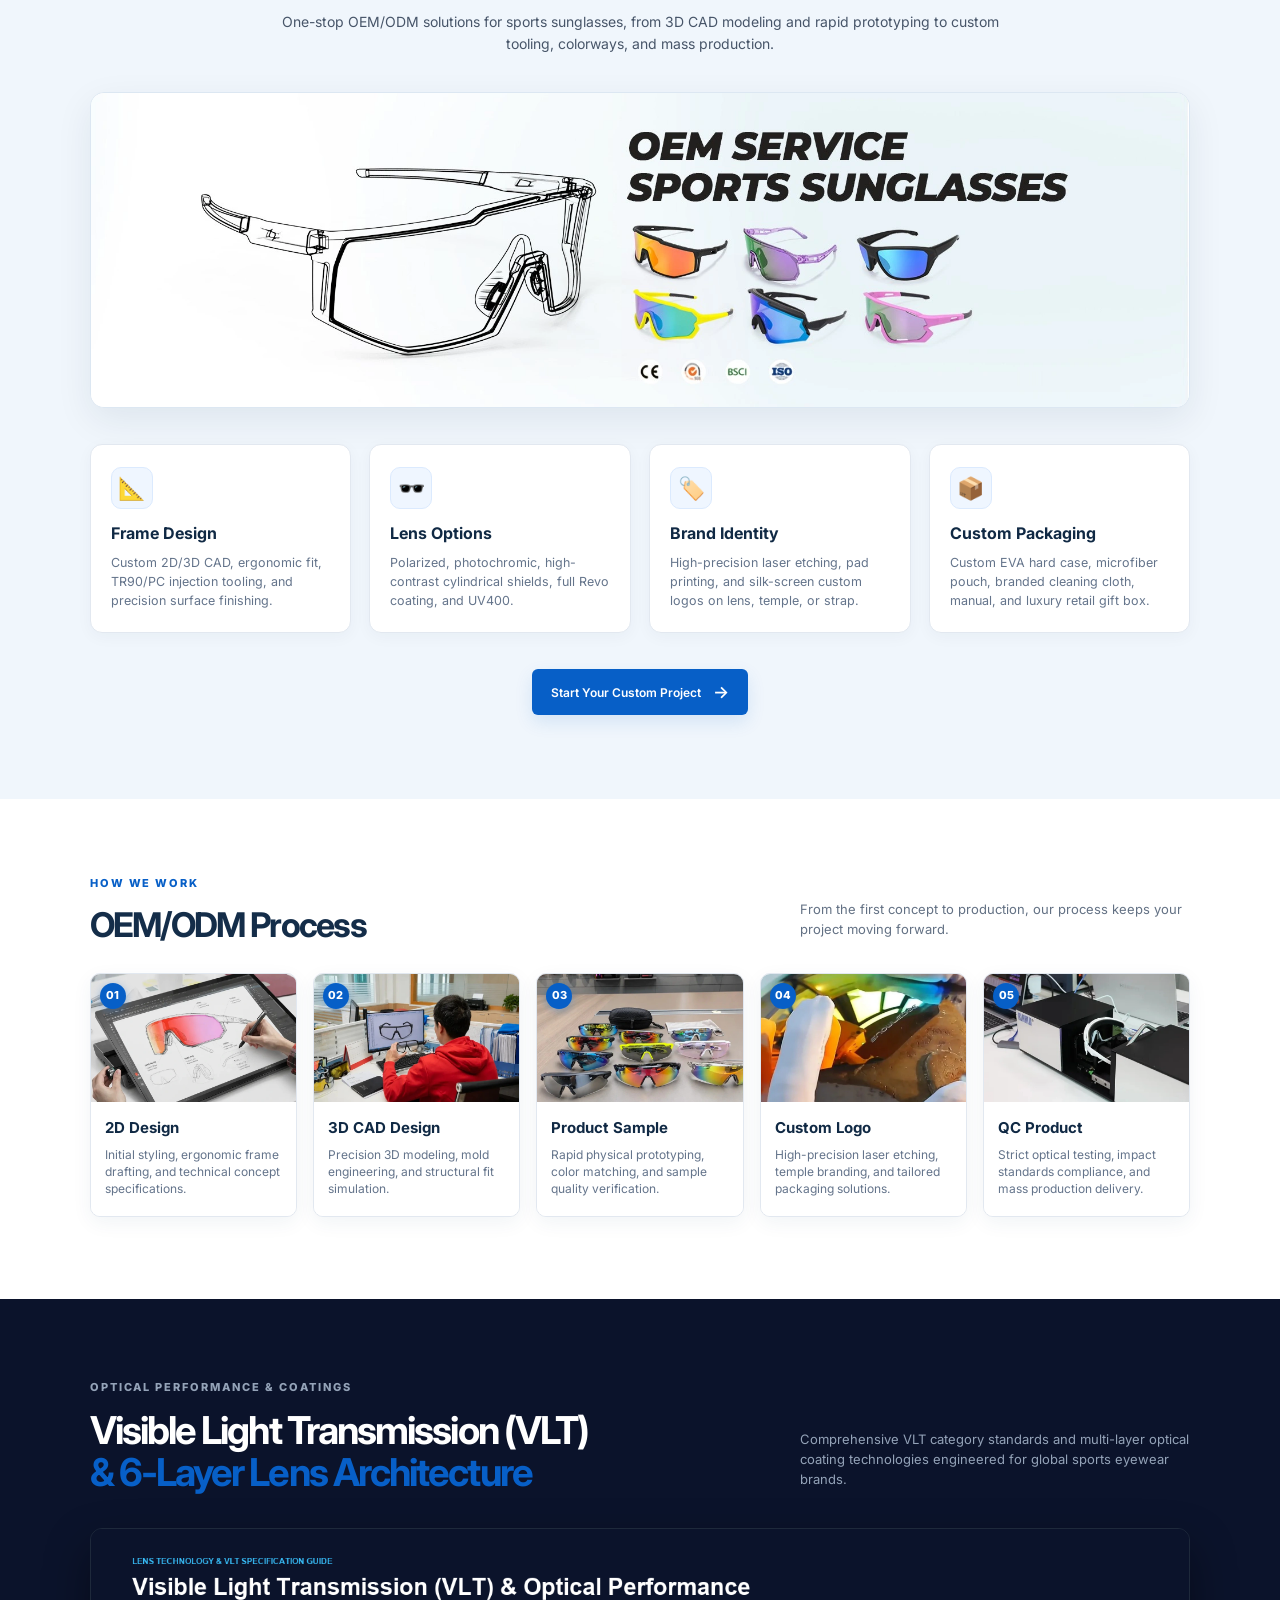
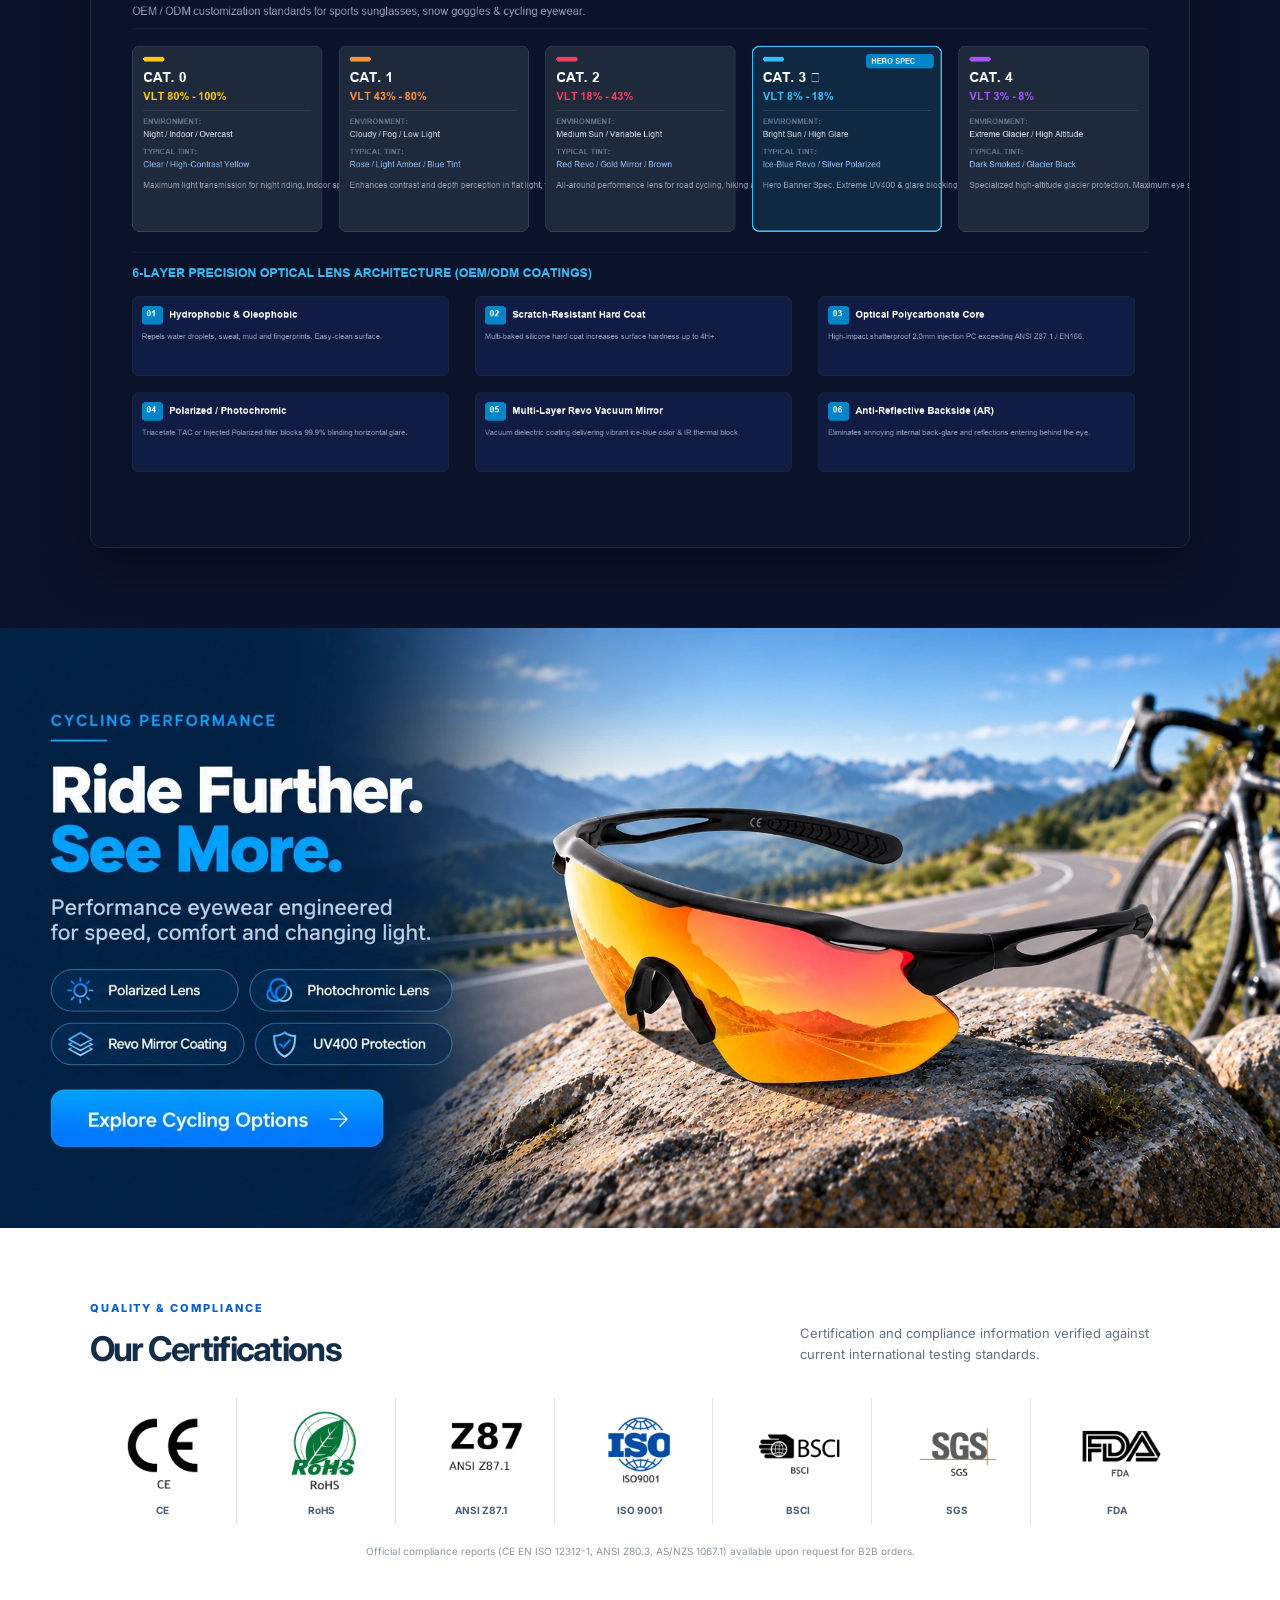
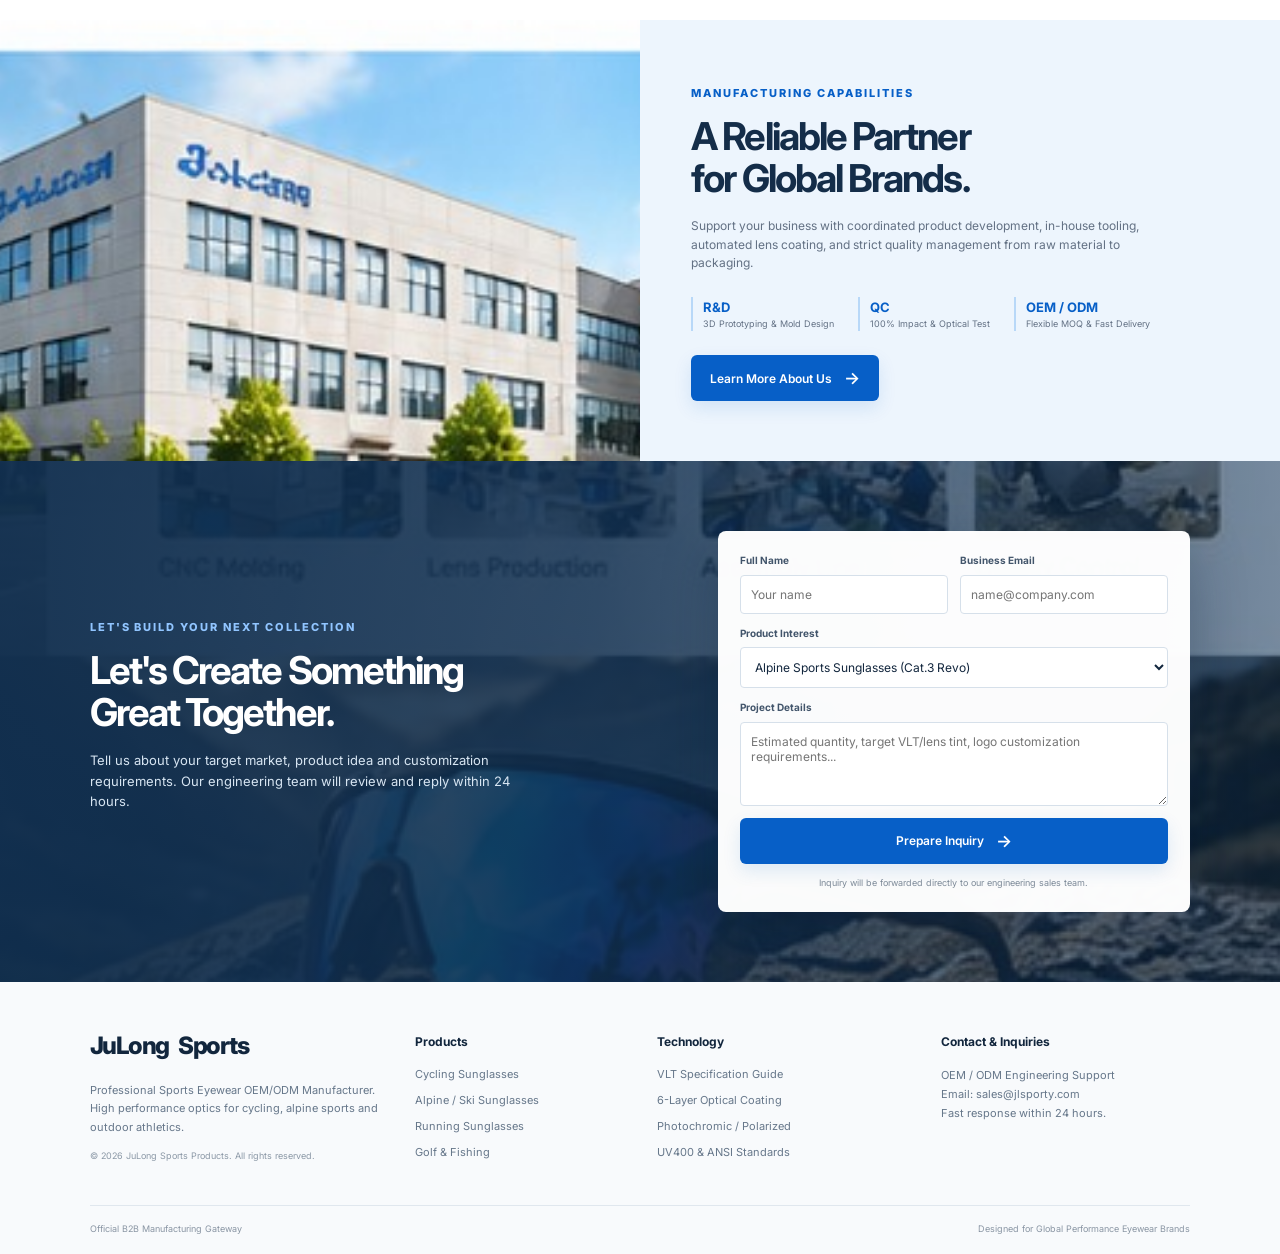
==== commit e5ef7085: "fix: place cycling banner in lens and frame section" ====
--- a/index.html
+++ b/index.html
@@ -6,7 +6,7 @@
   <title>Sports Sunglasses OEM/ODM Manufacturer | JuLong Sports B2B</title>
   <meta name="description" content="Custom sports sunglasses OEM/ODM manufacturer. Engineered for extreme alpine and high-glare environments. High-definition cylindrical shield lens with ice-blue Revo mirror coating and UV400 protection.">
   <link rel="canonical" href="https://www.jlsporty.com/">
-  <link rel="stylesheet" href="assets/css/style.css?v=2.6">
+  <link rel="stylesheet" href="assets/css/style.css?v=2.7">
 </head>
 <body>
   <div class="top-note">Sports eyewear manufacturing for global brands · OEM / ODM · Private Label · Custom Solutions</div>
@@ -26,8 +26,23 @@
   </header>
 
   <main>
-    <section class="hero hero-banner-artwork" id="home">
-      <div class="hero-photo" role="img" aria-label="HB-502 cycling sports sunglasses on an alpine mountain road with a bicycle"></div>
+    <section class="hero" id="home">
+      <div class="hero-photo" role="img" aria-label="High-performance alpine sports sunglasses with ice-blue mirror cylindrical lens on granite summit"></div>
+      <div class="hero-content">
+        <p class="eyebrow">PROFESSIONAL SPORTS EYEWEAR MANUFACTURER</p>
+        <h1>Sports Sunglasses<br><em>OEM/ODM Manufacturer</em></h1>
+        <p class="hero-sub">From Concept to Mass Production</p>
+        <p class="hero-copy">Engineered for extreme alpine and high-glare environments. High-definition cylindrical shield lens with ice-blue Revo mirror coating and UV400 protection.</p>
+        <div class="vlt-tag">⚡ Lens Tech: <span>Cat.3 Ice-Blue Revo Polarized (VLT 12% - 15%)</span></div>
+        <div class="hero-points">
+          <div><span class="point-icon">✎</span><b>Design</b><small>Aerodynamic Frame</small></div>
+          <div><span class="point-icon">⚙</span><b>Develop</b><small>Impact Resistant PC</small></div>
+          <div><span class="point-icon">◇</span><b>Customize</b><small>Revo / Photochromic</small></div>
+          <div><span class="point-icon">↗</span><b>Deliver</b><small>Global B2B Supply</small></div>
+        </div>
+        <a class="btn btn-primary" href="#contact">Request a Quote <span>→</span></a>
+      </div>
+      <div class="hero-bottom-note"><span>01</span> ALPINE PERFORMANCE SERIES <i></i> HIGH-ALTITUDE REVO UV400 PROTECTION</div>
     </section>
 
     <section class="stats-bar" aria-label="Manufacturing highlights">
@@ -181,15 +196,8 @@
       </div>
     </section>
 
-    <section class="performance-section" id="capabilities">
-      <div class="performance-image"><img src="assets/images/lens-tech.jpg" alt="Sports sunglasses lens and frame details"></div>
-      <div class="performance-content">
-        <p class="eyebrow">LENS &amp; FRAME OPTIONS</p>
-        <h2>Performance for<br>Every Challenge.</h2>
-        <p>Configure your collection around your customers' activities, price points and visual preferences.</p>
-        <div class="feature-pills"><span>Polarized Lens</span><span>Photochromic Lens</span><span>Revo Mirror Coating</span><span>UV400 Protection</span><span>Lightweight TR90 Frames</span><span>Hydrophobic Coating</span></div>
-        <a class="btn btn-light" href="#contact">Explore Custom Options <span>→</span></a>
-      </div>
+    <section class="performance-section performance-banner-artwork" id="capabilities">
+      <div class="performance-image" role="img" aria-label="HB-502 cycling sports sunglasses on an alpine mountain road with a bicycle"></div>
     </section>
 
     <section class="section certifications" id="certifications">
--- a/assets/css/style.css
+++ b/assets/css/style.css
@@ -4,7 +4,7 @@
 
 /* Hero Section (Scheme A Split Layout) */
 .hero{min-height:560px;height:min(46.875vw,675px);position:relative;display:flex;align-items:center;overflow:hidden;background:#f0f6fc}
-.hero-photo{position:absolute;inset:0;background-image:url('../images/hb-502-cycling-hero-1920x900.webp');background-size:cover;background-position:center center;mix-blend-mode:normal;opacity:1}
+.hero-photo{position:absolute;inset:0;background-image:url('../images/hero-seamless.webp');background-size:cover;background-position:right center;mix-blend-mode:normal;opacity:1}
 .hero-content{position:relative;z-index:1;width:min(640px,50%);padding:72px 0 76px 7.2%}
 .eyebrow{font-size:11px;letter-spacing:.18em;font-weight:800;margin:0 0 13px;color:#7b8fa5}.eyebrow.blue{color:var(--blue)}h1,h2,h3,p{margin-top:0}h1{font-size:clamp(38px,4.2vw,60px);line-height:1.04;letter-spacing:-.055em;margin-bottom:18px;color:#102944;text-transform:uppercase}h1 em{font-style:normal;color:var(--blue)}.hero-sub{font-size:19px;font-weight:700;margin-bottom:10px;color:#1e293b}.hero-copy{font-size:14px;line-height:1.6;max-width:480px;color:#3d536b;margin-bottom:20px}
 .vlt-tag{display:inline-flex;align-items:center;gap:8px;background:#102944;color:#7dd3fc;padding:7px 15px;border-radius:6px;font-size:12px;font-weight:700;margin-bottom:22px;border:1px solid rgba(125,211,252,0.3);box-shadow:0 4px 12px rgba(16,41,68,0.15)}
@@ -31,8 +31,8 @@
 .footer{padding:45px 7% 18px;display:grid;grid-template-columns:1.4fr 1fr 1.2fr 1.2fr;gap:35px;background:#f8fafc}.footer .brand{margin-bottom:17px}.footer p,.footer a:not(.brand){font-size:11px;color:#66778a}.footer p{line-height:1.7}.footer h4{font-size:12px;margin:6px 0 15px}.footer>div:not(.footer-brand):not(.footer-bottom) a{display:block;margin:9px 0}.footer small{display:block;font-size:9px;color:#8b98a6;margin-top:12px}.footer-bottom{grid-column:1/-1;border-top:1px solid #e0e7ee;padding-top:16px;display:flex;justify-content:space-between;font-size:9px;color:#8995a3}
 
 @media(max-width:1100px){.nav{gap:13px}.nav a{font-size:11px}.hero-content{width:58%;padding-left:5%}.category-grid{grid-template-columns:repeat(3,1fr)}.category-card{min-height:250px}.custom-features-grid{grid-template-columns:repeat(2,1fr);gap:14px}.process-grid{grid-template-columns:repeat(3,1fr)}.cert-item img{height:76px}.section{padding-left:5%;padding-right:5%}.custom-section{padding-left:5%;padding-right:5%}}
-@media(max-width:760px){.top-note{display:none}.site-header{height:66px;padding:0 5%;gap:10px}.brand{font-size:21px}.menu-toggle{display:block;margin-left:auto}.nav{display:none;position:absolute;top:66px;left:0;right:0;background:#fff;padding:10px 5% 20px;box-shadow:0 12px 20px #0c2a4617;align-items:stretch;flex-direction:column;gap:0}.nav.open{display:flex}.nav a{padding:12px 0;border-bottom:1px solid #edf1f5}.header-cta{padding:11px 12px;font-size:10px}.hero{min-height:660px;align-items:flex-start;background:#f0f6fc}.hero-photo{inset:0;background-image:url('../images/hb-502-cycling-hero-1920x900.webp');background-position:center center;background-size:cover}.hero-content{width:100%;padding:45px 6% 250px}.eyebrow{font-size:9px}h1{font-size:38px}.hero-sub{font-size:16px}.hero-copy{font-size:12px}.hero-points{display:grid;grid-template-columns:1fr 1fr;gap:12px;padding:12px 14px;background:rgba(255,255,255,0.85);backdrop-filter:blur(8px);-webkit-backdrop-filter:blur(8px);border-radius:10px;border:1px solid rgba(255,255,255,0.95)}.hero-points>div{border-left:0;padding:0;min-width:0}.hero-points b{font-size:14px;color:#091f35}.hero-points small{font-size:12px;color:#1e3750}.hero-bottom-note{padding:10px 6%;font-size:9px}.stats-bar{grid-template-columns:repeat(2,1fr);padding:23px 6%;gap:18px}.stat{padding-left:12px}.stat:nth-child(odd){border-left:0;padding-left:0}.stat strong{font-size:20px}.section{padding:55px 6%}.section-heading{display:block}.section-heading>p{margin-top:16px}.section-heading h2,.custom-content h2,.performance-content h2,.factory-content h2,.cta-content h2{font-size:32px}.category-grid{grid-template-columns:repeat(2,1fr);gap:10px}.category-card{min-height:235px}.category-copy{left:12px;bottom:13px}.category-copy h3{font-size:14px}.text-link-row{gap:12px;align-items:flex-start;flex-direction:column}.custom-section{padding:50px 6% 56px}.custom-header{margin-bottom:24px}.custom-header h2{font-size:28px}.custom-panoramic-wrapper{margin-bottom:24px;border-radius:10px}.custom-features-grid{grid-template-columns:1fr;gap:12px;margin-bottom:28px}.custom-feature-card{padding:16px 14px}.process-grid{grid-template-columns:1fr 1fr;gap:12px}.process-card{padding:10px}.process-visual{height:120px}.process-card h3{font-size:13px}.process-card p{font-size:11px}.performance-section{grid-template-columns:1fr;min-height:auto}.performance-image{position:relative;inset:0;height:240px;opacity:1}.performance-content{padding:45px 6%}.cert-grid{grid-template-columns:repeat(3,1fr);gap:16px}.cert-item:nth-child(3n){border-right:0}.factory-section{grid-template-columns:1fr}.factory-photo{min-height:250px}.factory-content{padding:45px 6%}.cta-section{grid-template-columns:1fr;gap:35px;padding:45px 6%}.footer{grid-template-columns:1fr;gap:22px;padding:45px 6% 20px}}
+@media(max-width:760px){.top-note{display:none}.site-header{height:66px;padding:0 5%;gap:10px}.brand{font-size:21px}.menu-toggle{display:block;margin-left:auto}.nav{display:none;position:absolute;top:66px;left:0;right:0;background:#fff;padding:10px 5% 20px;box-shadow:0 12px 20px #0c2a4617;align-items:stretch;flex-direction:column;gap:0}.nav.open{display:flex}.nav a{padding:12px 0;border-bottom:1px solid #edf1f5}.header-cta{padding:11px 12px;font-size:10px}.hero{min-height:660px;height:auto;align-items:flex-start;background:#f0f6fc}.hero-photo{inset:280px 0 0 0;background-image:linear-gradient(180deg,#f0f6fc 0%,#f0f6fc00 30%),url('../images/hero-seamless.webp');background-position:center;background-size:cover}.hero-content{width:100%;padding:45px 6% 250px}.eyebrow{font-size:9px}h1{font-size:38px}.hero-sub{font-size:16px}.hero-copy{font-size:12px}.hero-points{display:grid;grid-template-columns:1fr 1fr;gap:12px;padding:12px 14px;background:rgba(255,255,255,0.85);backdrop-filter:blur(8px);-webkit-backdrop-filter:blur(8px);border-radius:10px;border:1px solid rgba(255,255,255,0.95)}.hero-points>div{border-left:0;padding:0;min-width:0}.hero-points b{font-size:14px;color:#091f35}.hero-points small{font-size:12px;color:#1e3750}.hero-bottom-note{padding:10px 6%;font-size:9px}.stats-bar{grid-template-columns:repeat(2,1fr);padding:23px 6%;gap:18px}.stat{padding-left:12px}.stat:nth-child(odd){border-left:0;padding-left:0}.stat strong{font-size:20px}.section{padding:55px 6%}.section-heading{display:block}.section-heading>p{margin-top:16px}.section-heading h2,.custom-content h2,.performance-content h2,.factory-content h2,.cta-content h2{font-size:32px}.category-grid{grid-template-columns:repeat(2,1fr);gap:10px}.category-card{min-height:235px}.category-copy{left:12px;bottom:13px}.category-copy h3{font-size:14px}.text-link-row{gap:12px;align-items:flex-start;flex-direction:column}.custom-section{padding:50px 6% 56px}.custom-header{margin-bottom:24px}.custom-header h2{font-size:28px}.custom-panoramic-wrapper{margin-bottom:24px;border-radius:10px}.custom-features-grid{grid-template-columns:1fr;gap:12px;margin-bottom:28px}.custom-feature-card{padding:16px 14px}.process-grid{grid-template-columns:1fr 1fr;gap:12px}.process-card{padding:10px}.process-visual{height:120px}.process-card h3{font-size:13px}.process-card p{font-size:11px}.performance-section.performance-banner-artwork{display:block;min-height:0;height:auto;aspect-ratio:1920 / 900}.performance-banner-artwork .performance-image{position:absolute;inset:0;height:auto;opacity:1;background-image:url('../images/hb-502-cycling-hero-1920x900.webp');background-size:cover;background-position:center center}.performance-banner-artwork .performance-image:after{display:none}.performance-banner-artwork .performance-image{font-size:0}.performance-section:not(.performance-banner-artwork){grid-template-columns:1fr;min-height:auto}.performance-section:not(.performance-banner-artwork) .performance-image{position:relative;inset:0;height:240px;opacity:1}.performance-content{padding:45px 6%}.cert-grid{grid-template-columns:repeat(3,1fr);gap:16px}.cert-item:nth-child(3n){border-right:0}.factory-section{grid-template-columns:1fr}.factory-photo{min-height:250px}.factory-content{padding:45px 6%}.cta-section{grid-template-columns:1fr;gap:35px;padding:45px 6%}.footer{grid-template-columns:1fr;gap:22px;padding:45px 6% 20px}}
 @media(prefers-reduced-motion:reduce){html{scroll-behavior:auto}*,*:before,*:after{transition:none!important}}
 
-/* The production cycling hero already contains its own typography and CTA artwork. */
-.hero.hero-banner-artwork{min-height:0;height:auto;aspect-ratio:1920 / 900}.hero.hero-banner-artwork .hero-content,.hero.hero-banner-artwork .hero-bottom-note{display:none}
+/* The production cycling artwork belongs to the Lens & Frame Options section. */
+.performance-section.performance-banner-artwork{min-height:0;height:auto;aspect-ratio:1920 / 900;background:#0d2d4c;display:block}.performance-banner-artwork .performance-image{position:absolute;inset:0;opacity:1;background-image:url('../images/hb-502-cycling-hero-1920x900.webp');background-size:cover;background-position:center center}.performance-banner-artwork .performance-image img{display:none}.performance-banner-artwork .performance-image:after{display:none}
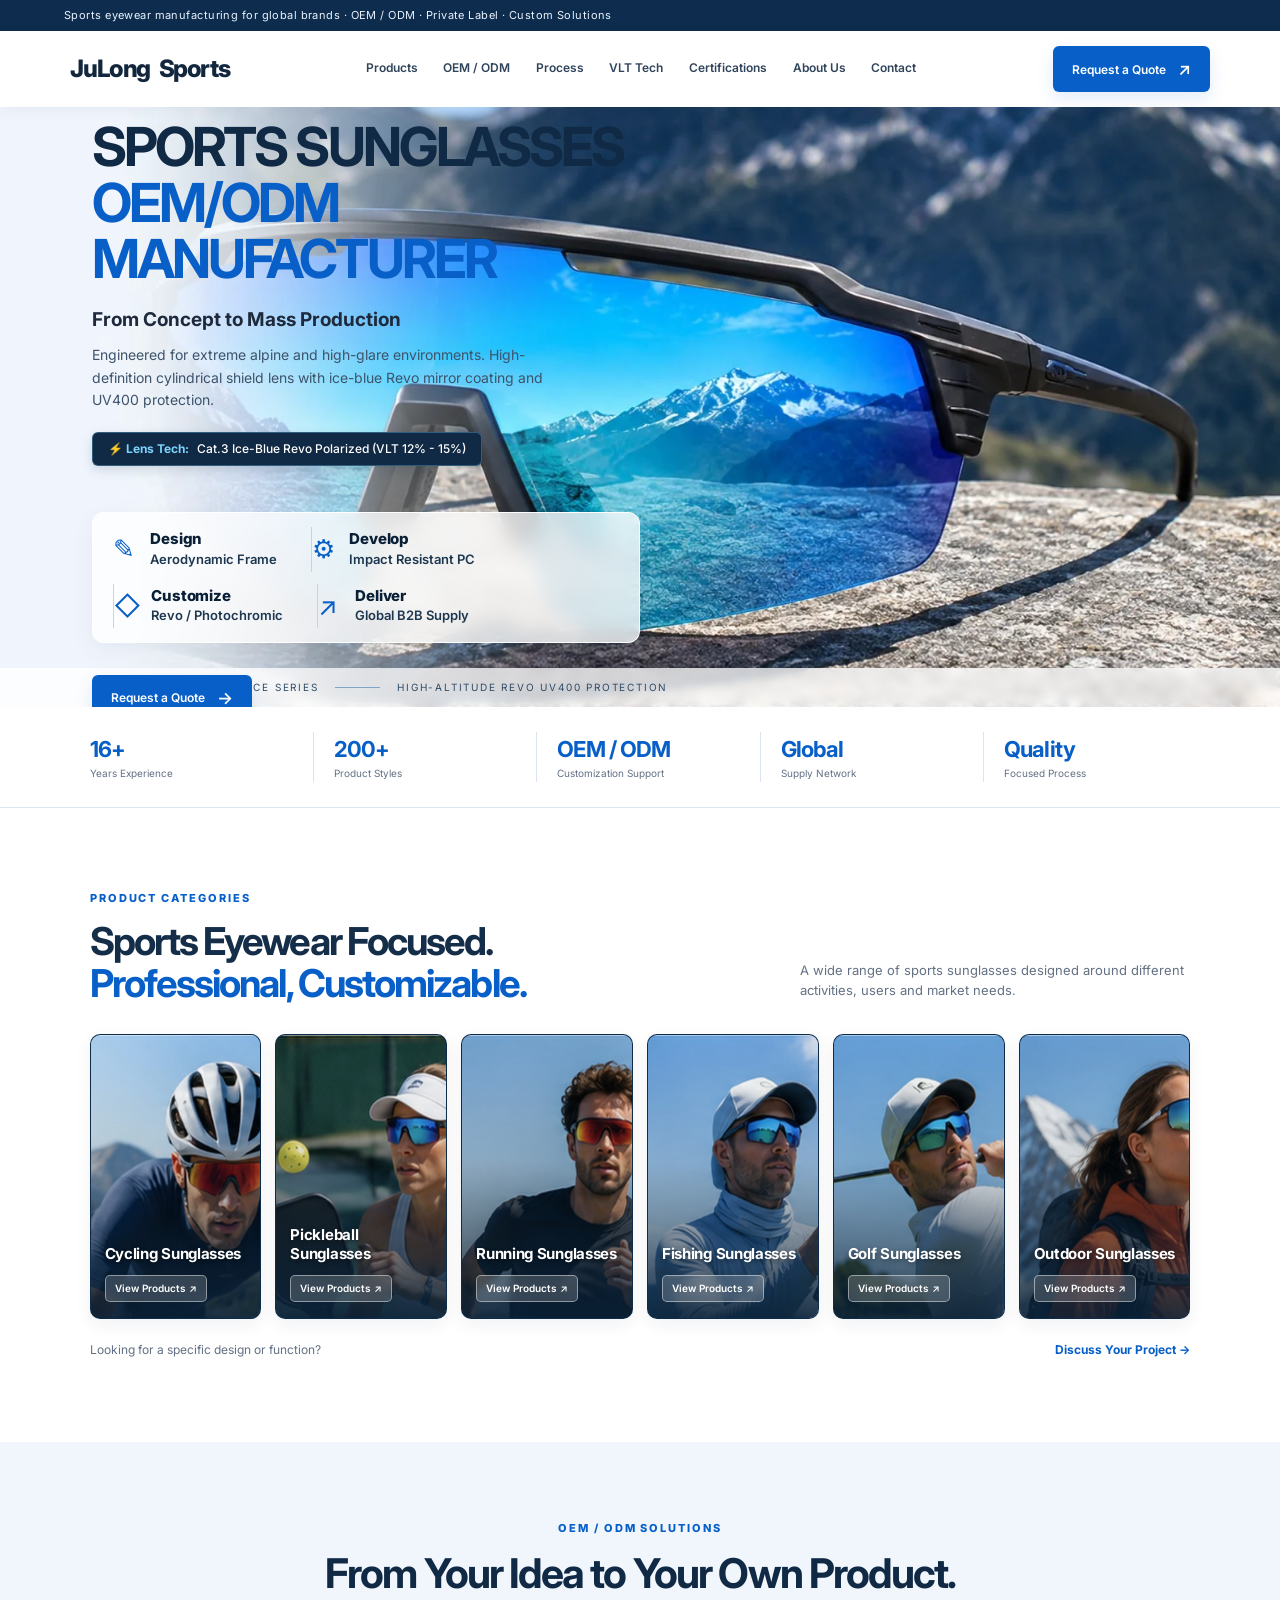
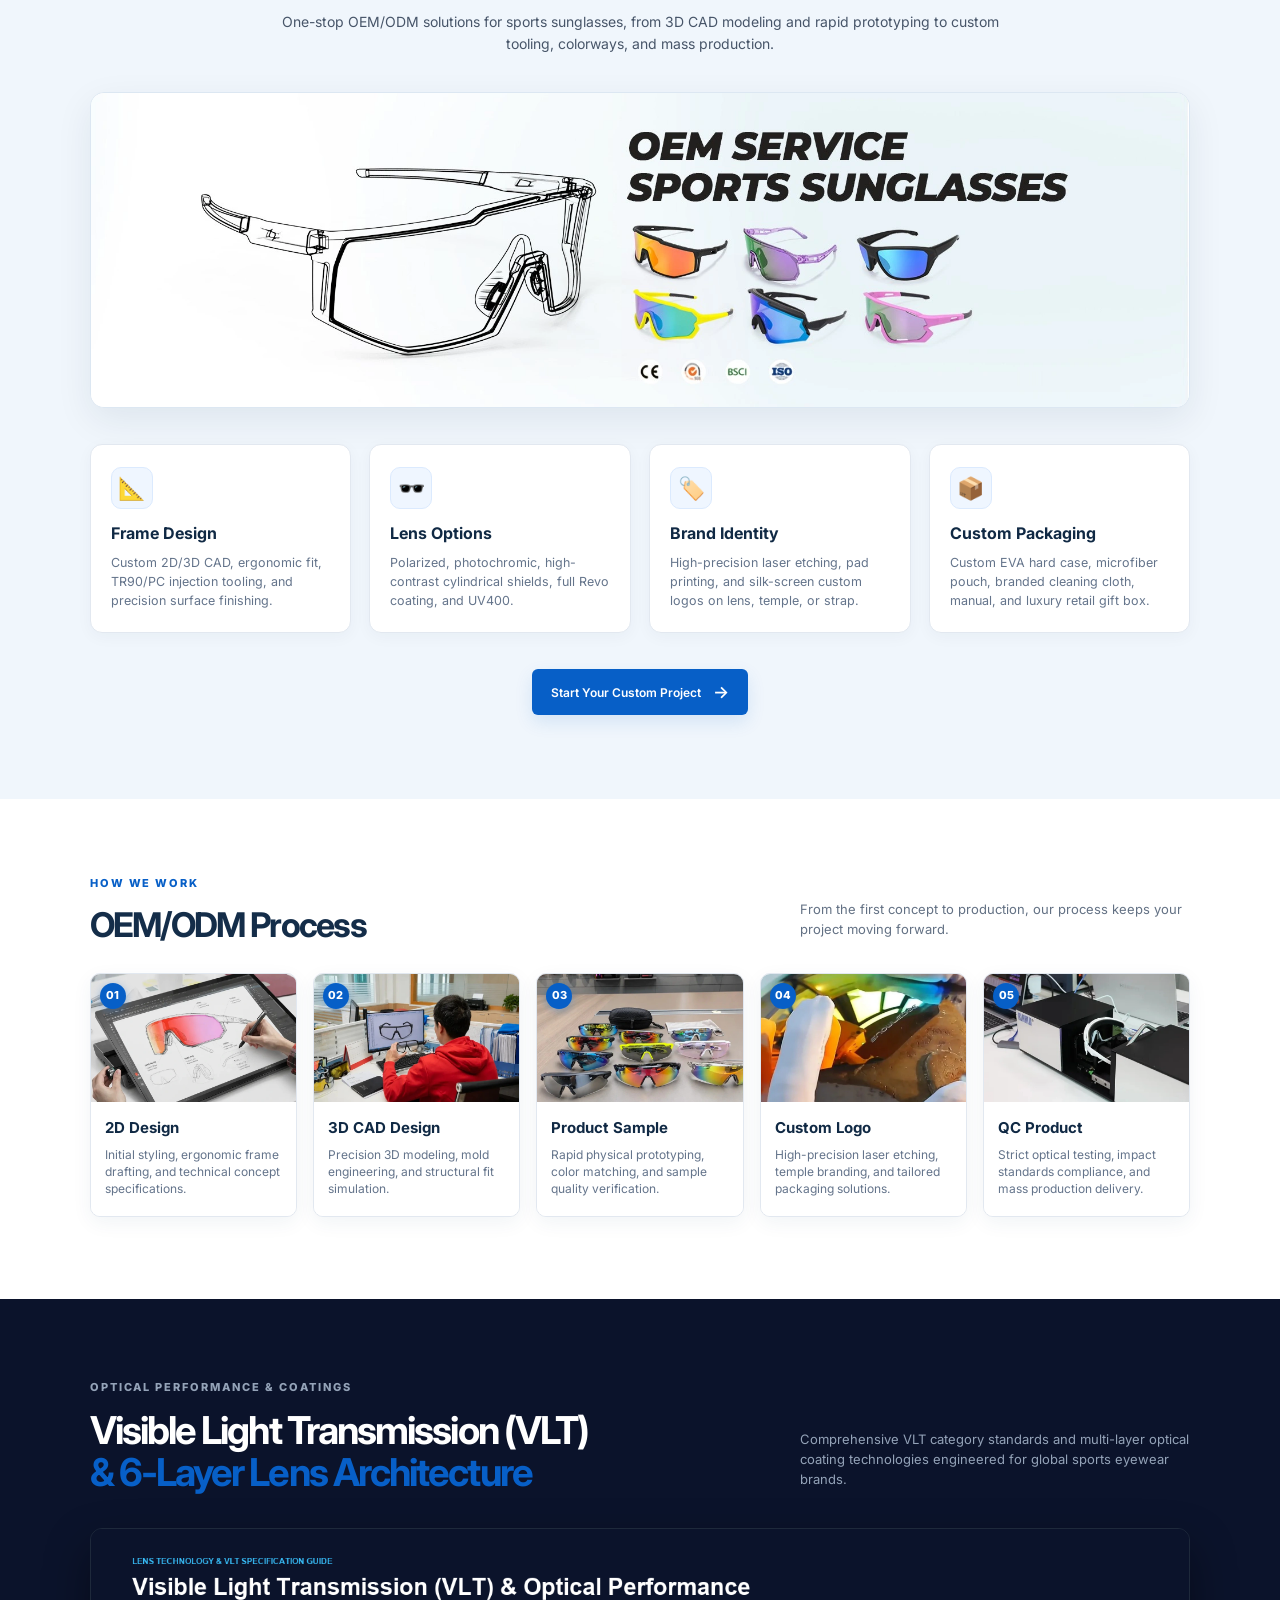
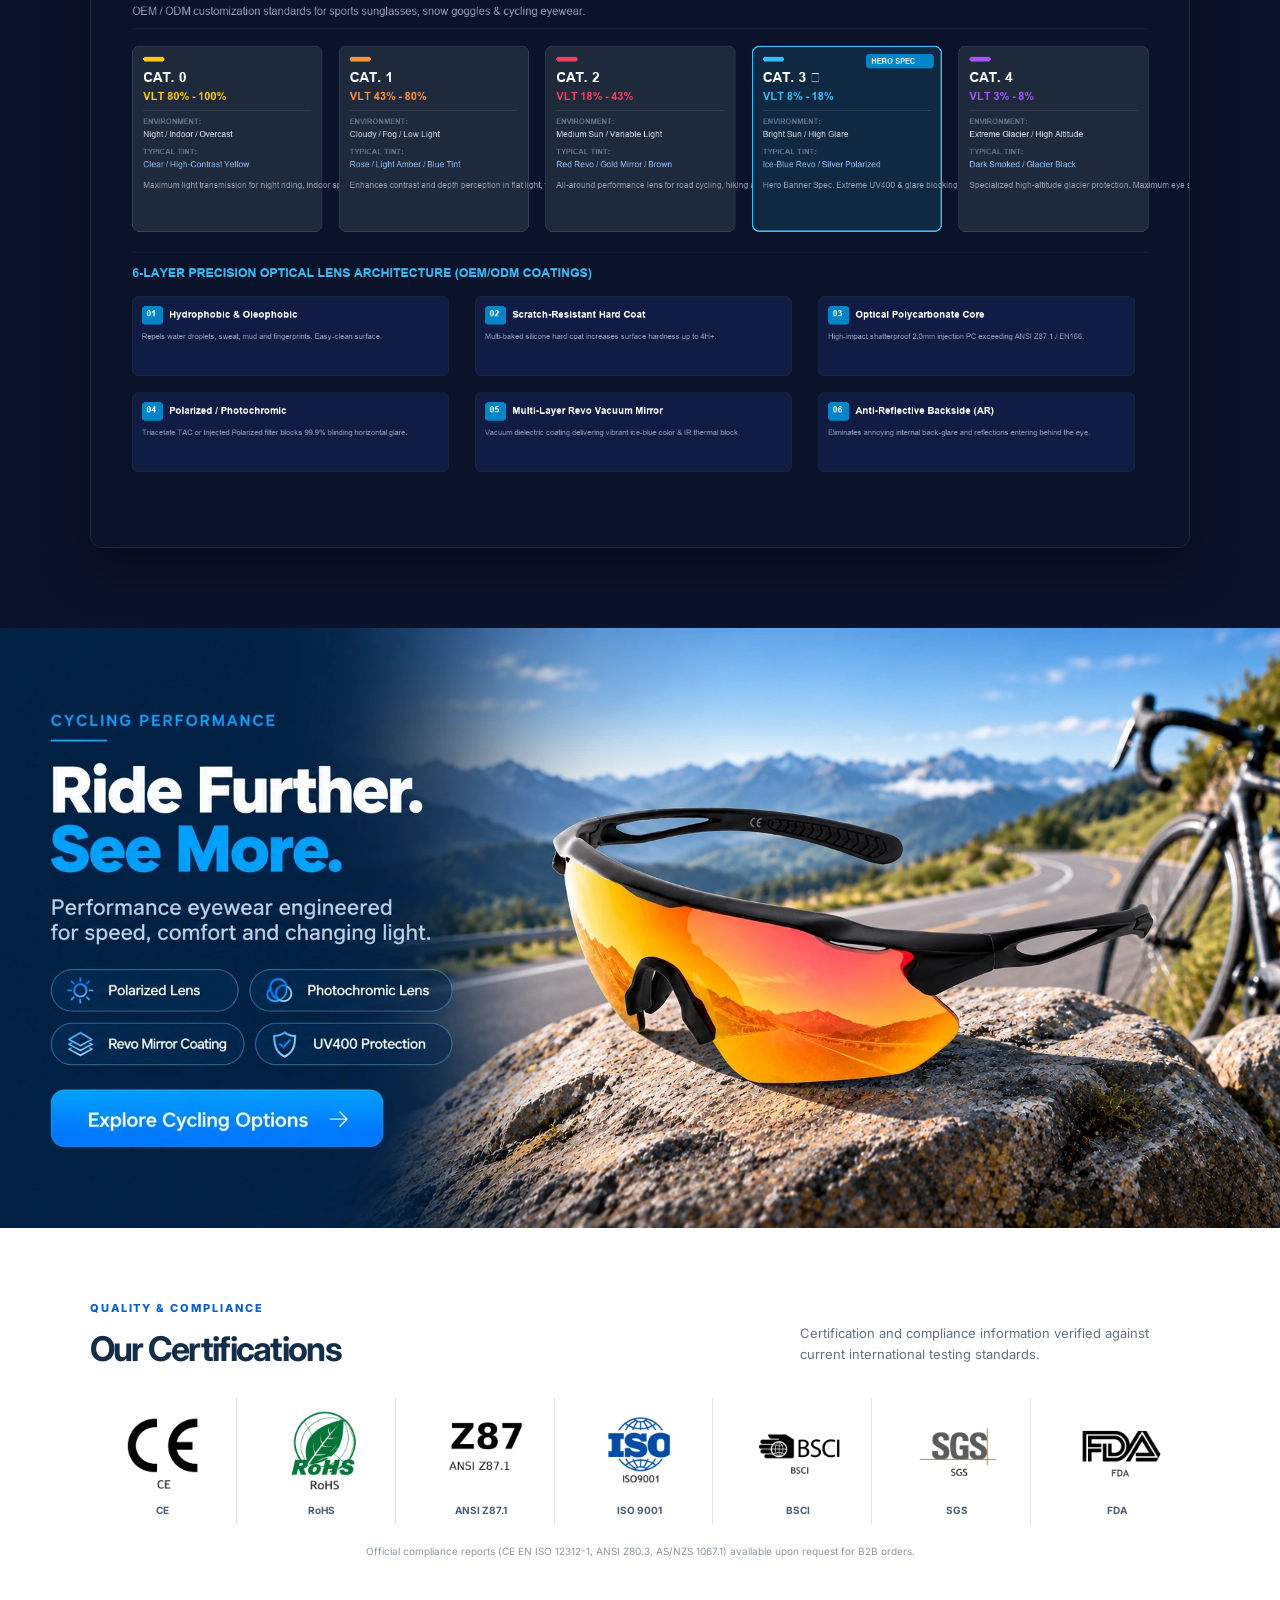
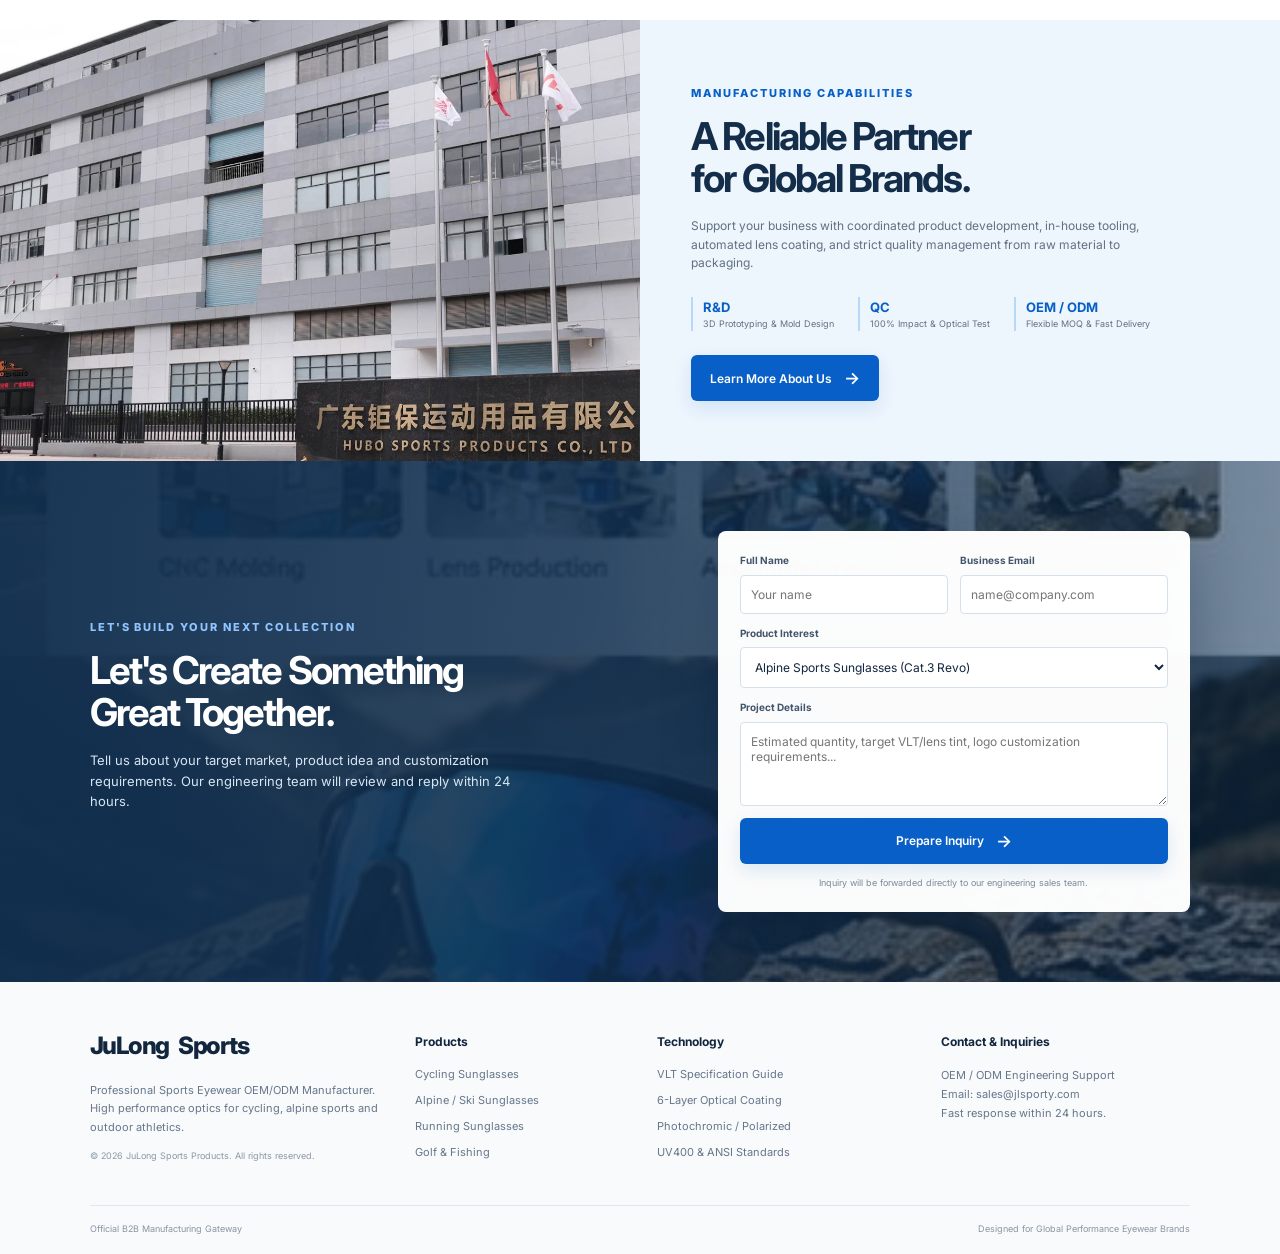
==== commit 51bf327c: "feat: replace factory section image with Zhaoqing facade" ====
--- a/index.html
+++ b/index.html
@@ -6,7 +6,7 @@
   <title>Sports Sunglasses OEM/ODM Manufacturer | JuLong Sports B2B</title>
   <meta name="description" content="Custom sports sunglasses OEM/ODM manufacturer. Engineered for extreme alpine and high-glare environments. High-definition cylindrical shield lens with ice-blue Revo mirror coating and UV400 protection.">
   <link rel="canonical" href="https://www.jlsporty.com/">
-  <link rel="stylesheet" href="assets/css/style.css?v=2.7">
+  <link rel="stylesheet" href="assets/css/style.css?v=2.8">
 </head>
 <body>
   <div class="top-note">Sports eyewear manufacturing for global brands · OEM / ODM · Private Label · Custom Solutions</div>
@@ -218,7 +218,7 @@
     </section>
 
     <section class="factory-section" id="about">
-      <div class="factory-photo"><img src="assets/images/factory.jpg" alt="JuLong Sports eyewear manufacturing facility and production line"></div>
+      <div class="factory-photo"><picture><source srcset="assets/images/factory.webp" type="image/webp"><img src="assets/images/factory.jpg" alt="Hubo Sports Products Co., Ltd. Zhaoqing factory building and entrance" width="2000" height="838" loading="lazy"></picture></div>
       <div class="factory-content">
         <p class="eyebrow blue">MANUFACTURING CAPABILITIES</p>
         <h2>A Reliable Partner<br>for Global Brands.</h2>
--- a/assets/css/style.css
+++ b/assets/css/style.css
@@ -26,7 +26,7 @@
 .vlt-infographic-box img{width:100%;height:auto;display:block}
 
 .certifications{padding-top:72px;padding-bottom:60px}.cert-grid{display:grid;grid-template-columns:repeat(7,1fr);align-items:center;gap:12px;margin-top:30px}.cert-item{min-width:0;display:flex;flex-direction:column;align-items:center;gap:7px;padding:6px 8px;border-right:1px solid var(--line)}.cert-item:last-child{border-right:0}.cert-item img{width:100%;max-width:118px;height:92px;object-fit:contain}.cert-item span{font-size:10px;font-weight:700;color:#4d5c6e}.cert-note{font-size:10px;color:#8995a3;text-align:center;margin:20px 0 0}
-.factory-section{display:grid;grid-template-columns:1fr 1fr;background:#edf5fd;align-items:stretch}.factory-photo{min-height:390px}.factory-photo img{width:100%;height:100%;object-fit:cover}.factory-content{padding:65px 10% 60px 8%;align-self:center}.factory-content h2{margin-bottom:18px}.factory-content>p:not(.eyebrow){font-size:12px;color:var(--muted);max-width:480px}.factory-points{display:flex;gap:24px;margin:24px 0}.factory-points div{display:flex;flex-direction:column;border-left:2px solid #b8d8f8;padding-left:10px}.factory-points strong{font-size:13px;color:var(--blue)}.factory-points span{font-size:9px;color:var(--muted)}
+.factory-section{display:grid;grid-template-columns:1fr 1fr;background:#edf5fd;align-items:stretch}.factory-photo{min-height:390px;overflow:hidden}.factory-photo picture,.factory-photo img{width:100%;height:100%;display:block}.factory-photo img{object-fit:cover;object-position:center center}.factory-content{padding:65px 10% 60px 8%;align-self:center}.factory-content h2{margin-bottom:18px}.factory-content>p:not(.eyebrow){font-size:12px;color:var(--muted);max-width:480px}.factory-points{display:flex;gap:24px;margin:24px 0}.factory-points div{display:flex;flex-direction:column;border-left:2px solid #b8d8f8;padding-left:10px}.factory-points strong{font-size:13px;color:var(--blue)}.factory-points span{font-size:9px;color:var(--muted)}
 .cta-section{position:relative;display:grid;grid-template-columns:1.1fr .9fr;gap:50px;align-items:center;padding:70px 7%;background:#102e4e;color:#fff;overflow:hidden}.cta-bg{position:absolute;inset:0;background:linear-gradient(90deg,#102e4ef5 0%,#102e4edb 47%,#102e4e8a 100%),url('../images/cta-sunglasses.jpg') center/cover;opacity:1}.cta-content,.quote-form{position:relative;z-index:1}.cta-content .eyebrow{color:#91c5ff}.cta-content h2{color:#fff;margin-bottom:17px}.cta-content p:not(.eyebrow){font-size:13px;color:#d7e5f2;max-width:420px}.quote-form{display:grid;grid-template-columns:1fr 1fr;gap:12px;padding:22px;background:#fffffffa;color:var(--ink);border-radius:8px;box-shadow:0 20px 55px #06172d40}.quote-form label{font-size:10px;font-weight:700;color:#42556b}.quote-form label:nth-child(3),.quote-form label:nth-child(4),.quote-form button,.form-note{grid-column:1/-1}.quote-form input,.quote-form select,.quote-form textarea{display:block;width:100%;margin-top:6px;border:1px solid #d6e0ea;border-radius:4px;padding:11px 10px;font:12px Inter,Arial,sans-serif;color:var(--ink);background:#fff}.quote-form textarea{resize:vertical}.quote-form button{width:100%}.form-note{font-size:9px;color:#7d8a98;margin:0;text-align:center}
 .footer{padding:45px 7% 18px;display:grid;grid-template-columns:1.4fr 1fr 1.2fr 1.2fr;gap:35px;background:#f8fafc}.footer .brand{margin-bottom:17px}.footer p,.footer a:not(.brand){font-size:11px;color:#66778a}.footer p{line-height:1.7}.footer h4{font-size:12px;margin:6px 0 15px}.footer>div:not(.footer-brand):not(.footer-bottom) a{display:block;margin:9px 0}.footer small{display:block;font-size:9px;color:#8b98a6;margin-top:12px}.footer-bottom{grid-column:1/-1;border-top:1px solid #e0e7ee;padding-top:16px;display:flex;justify-content:space-between;font-size:9px;color:#8995a3}
 
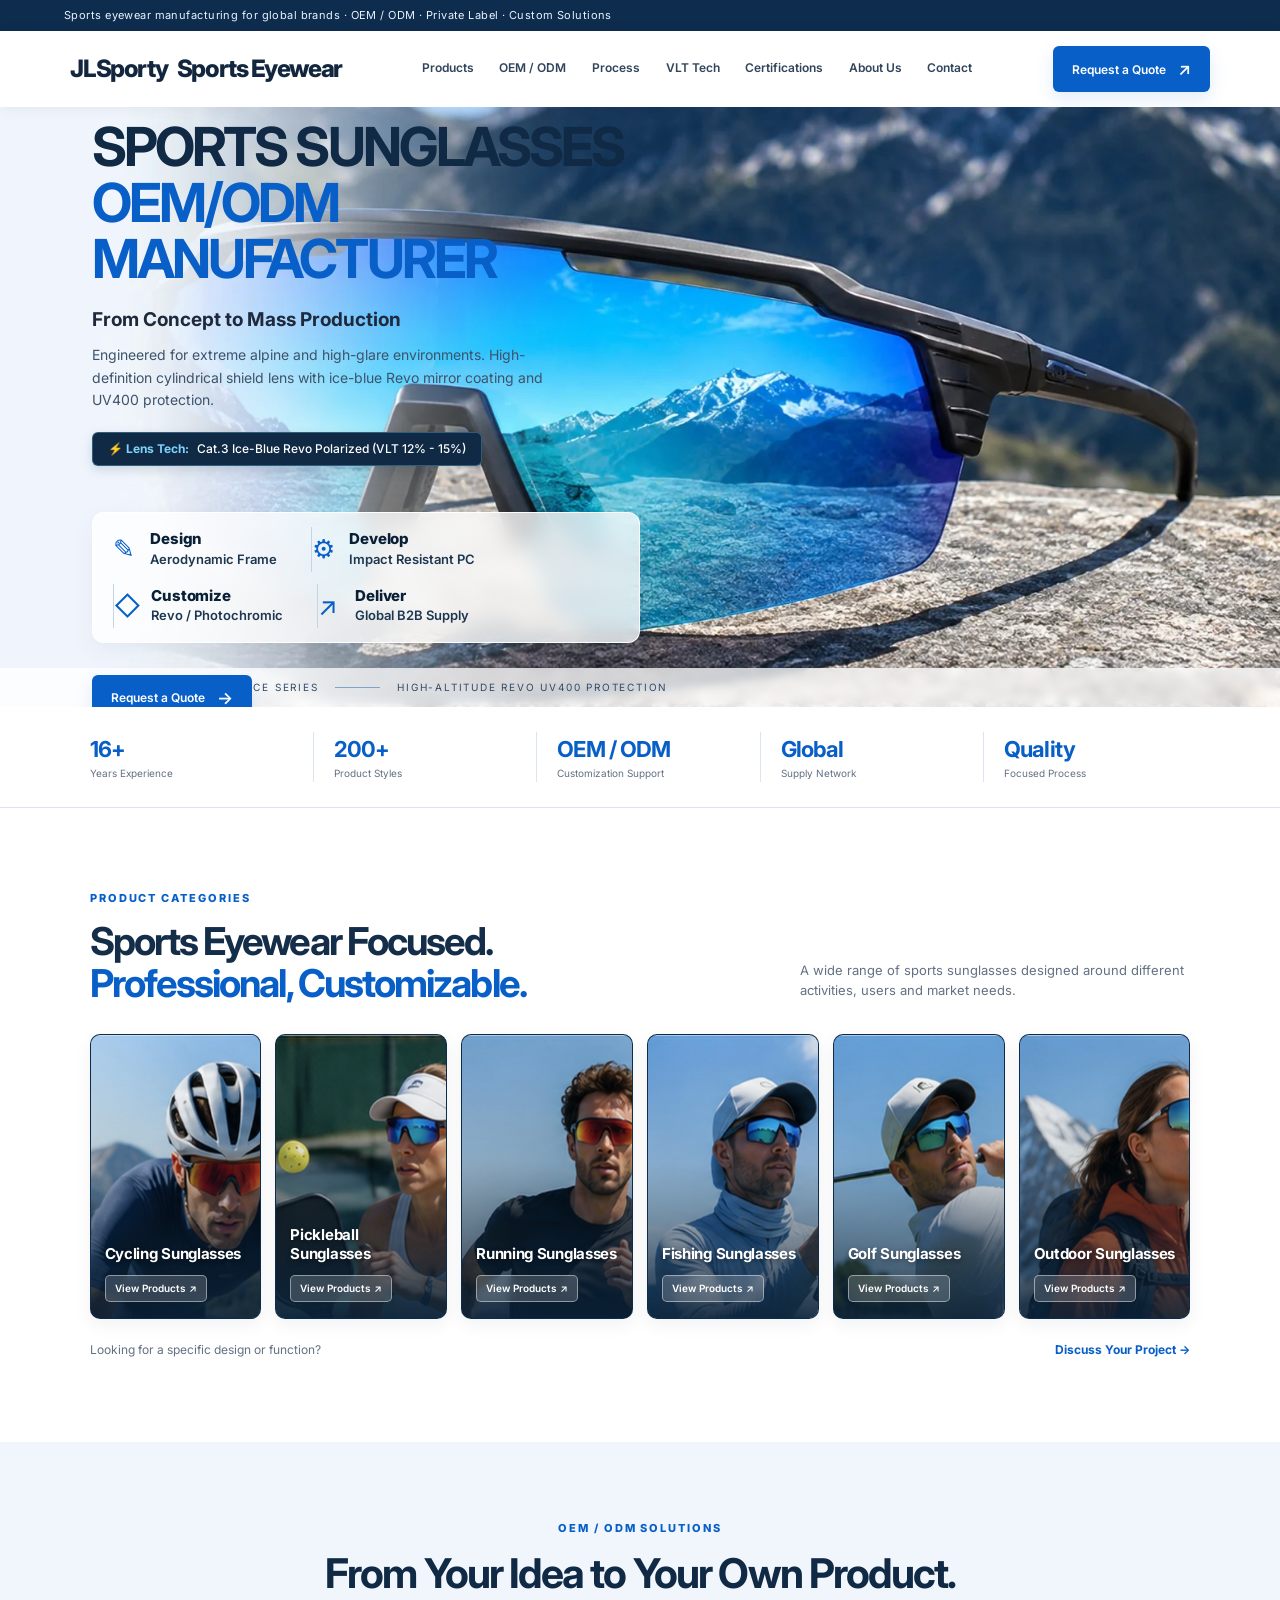
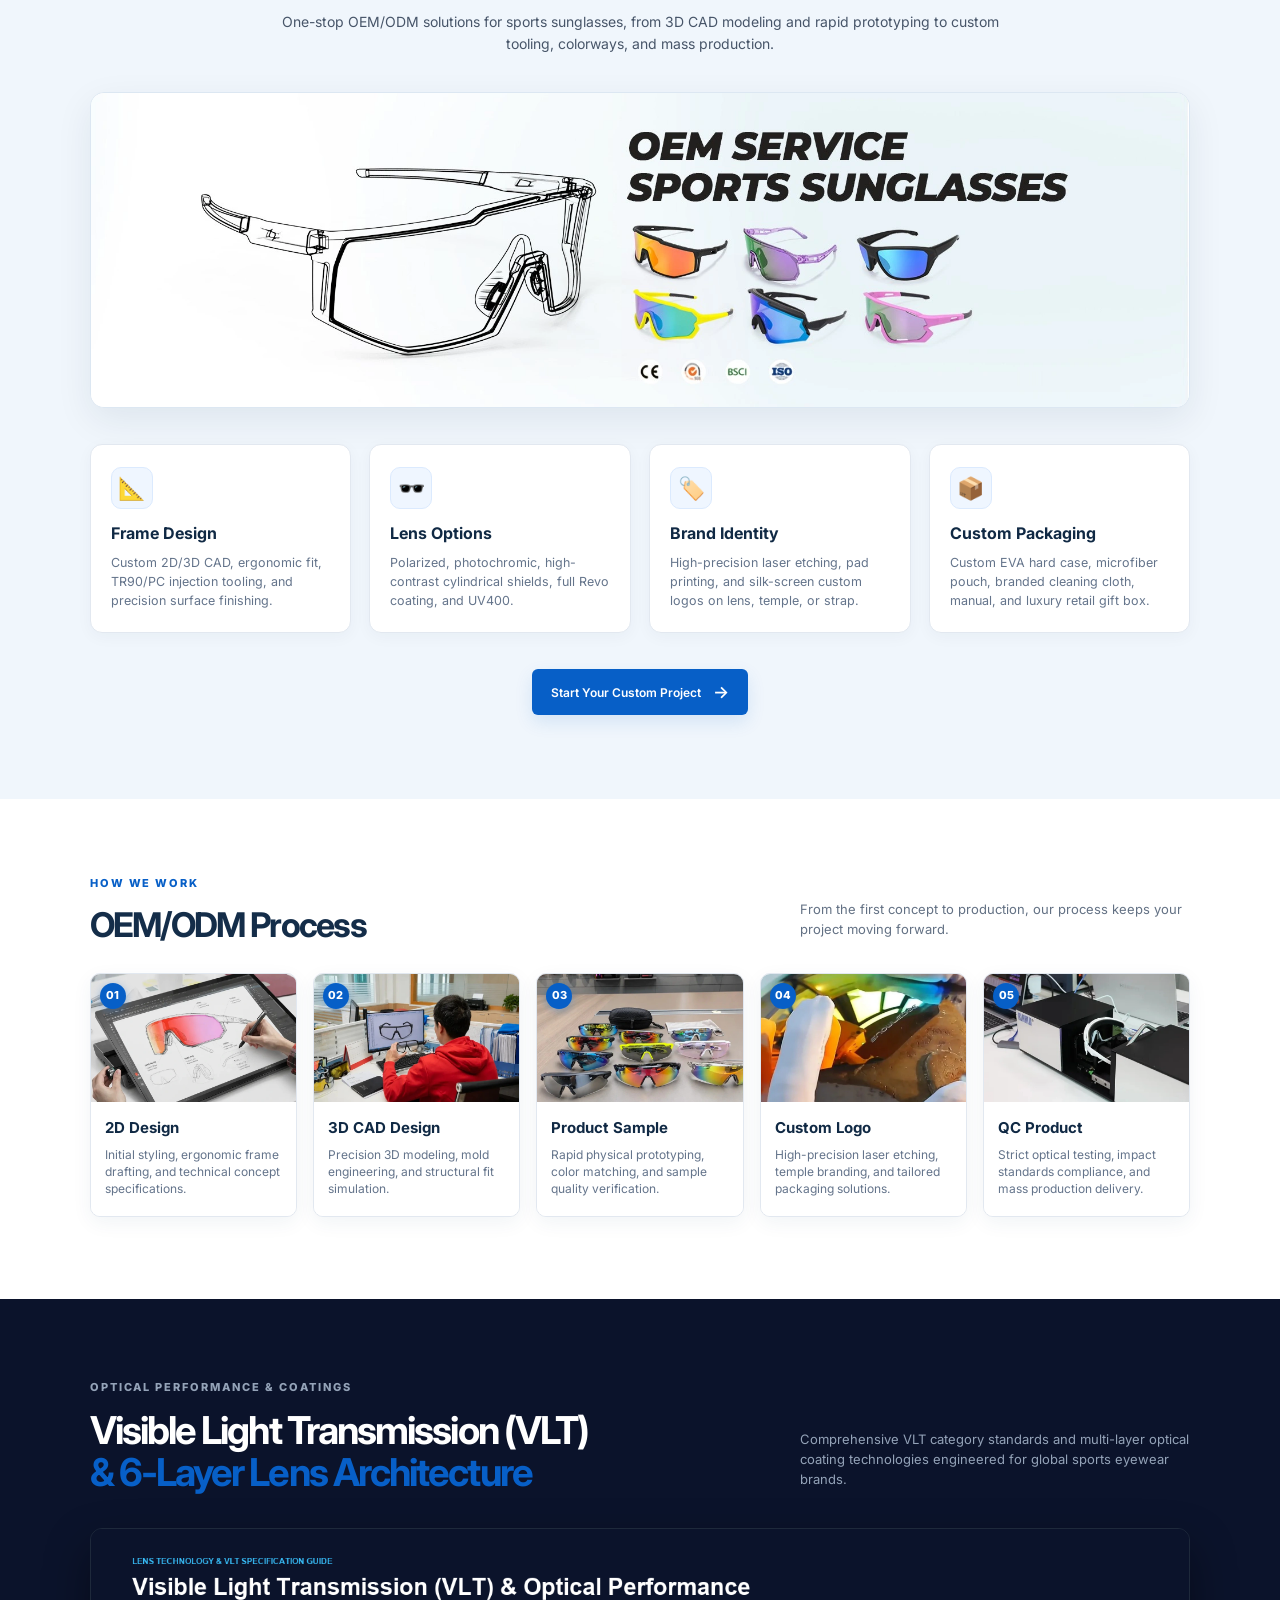
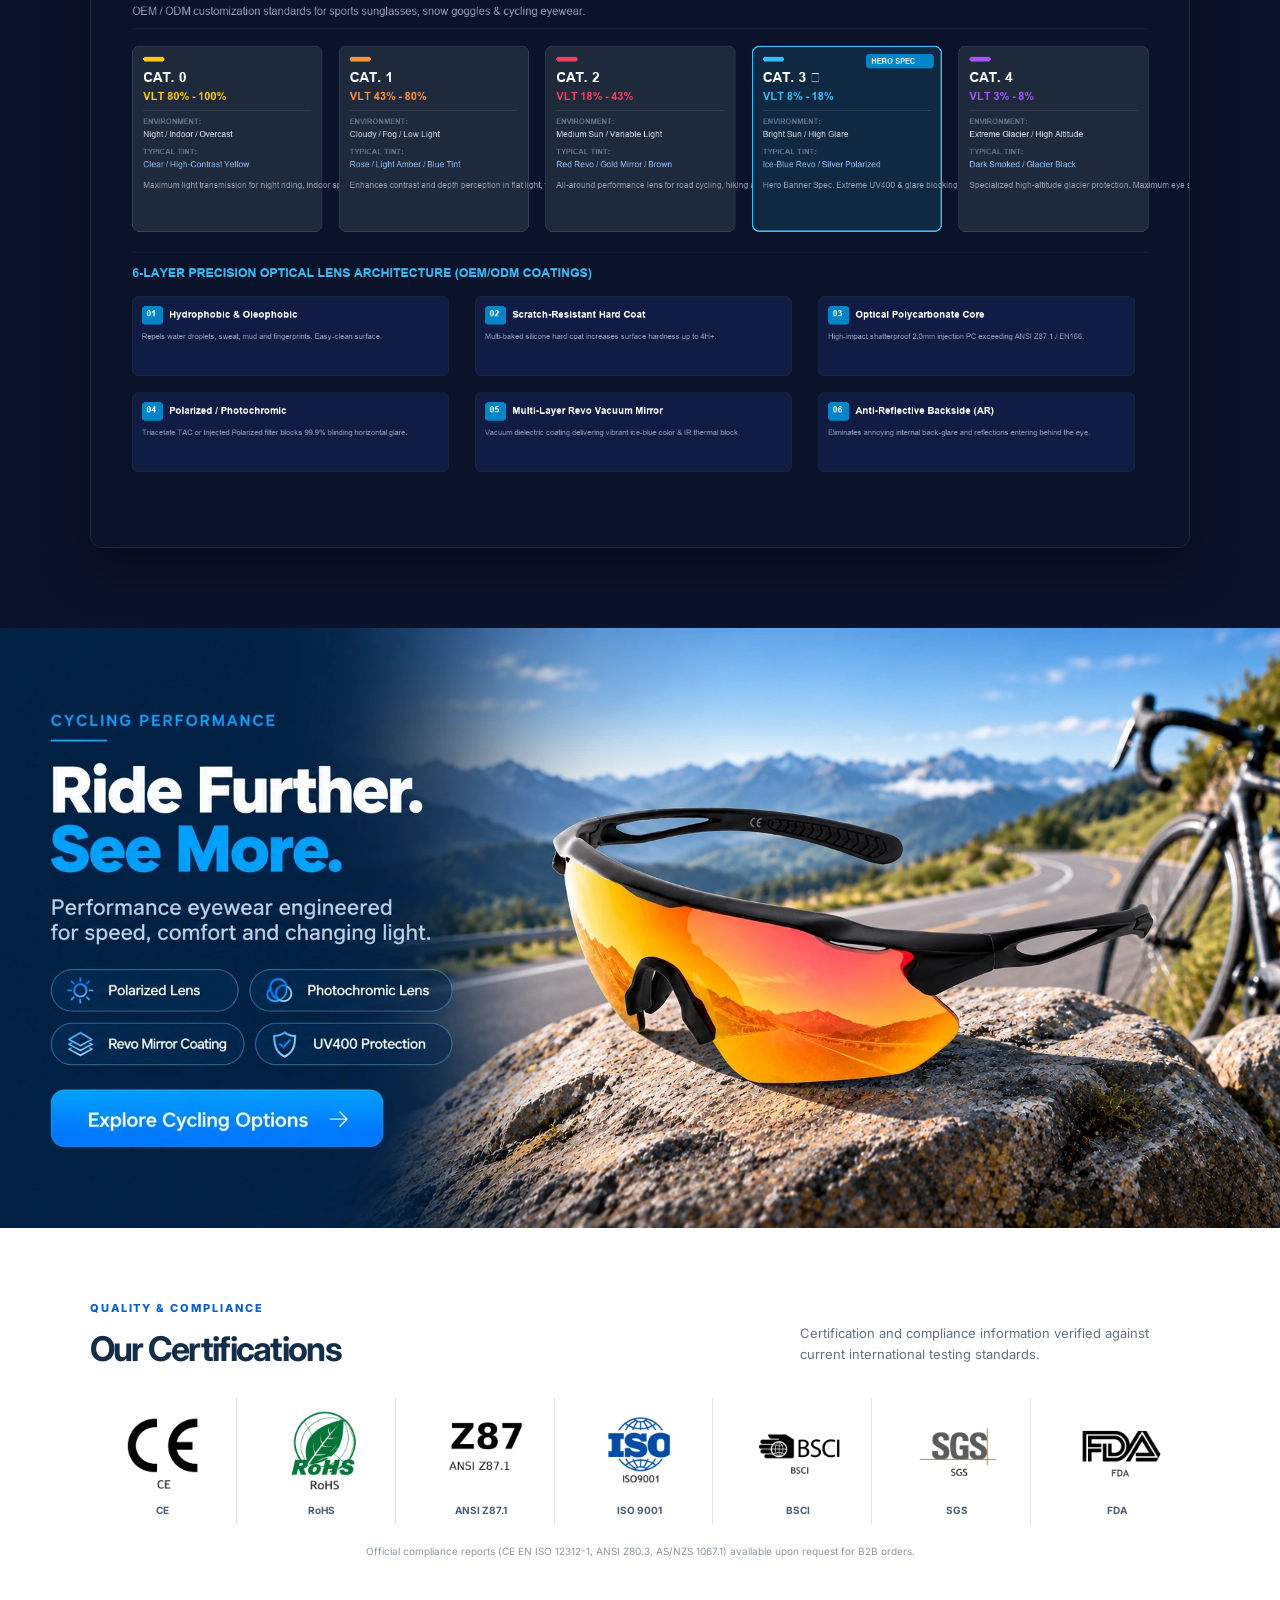
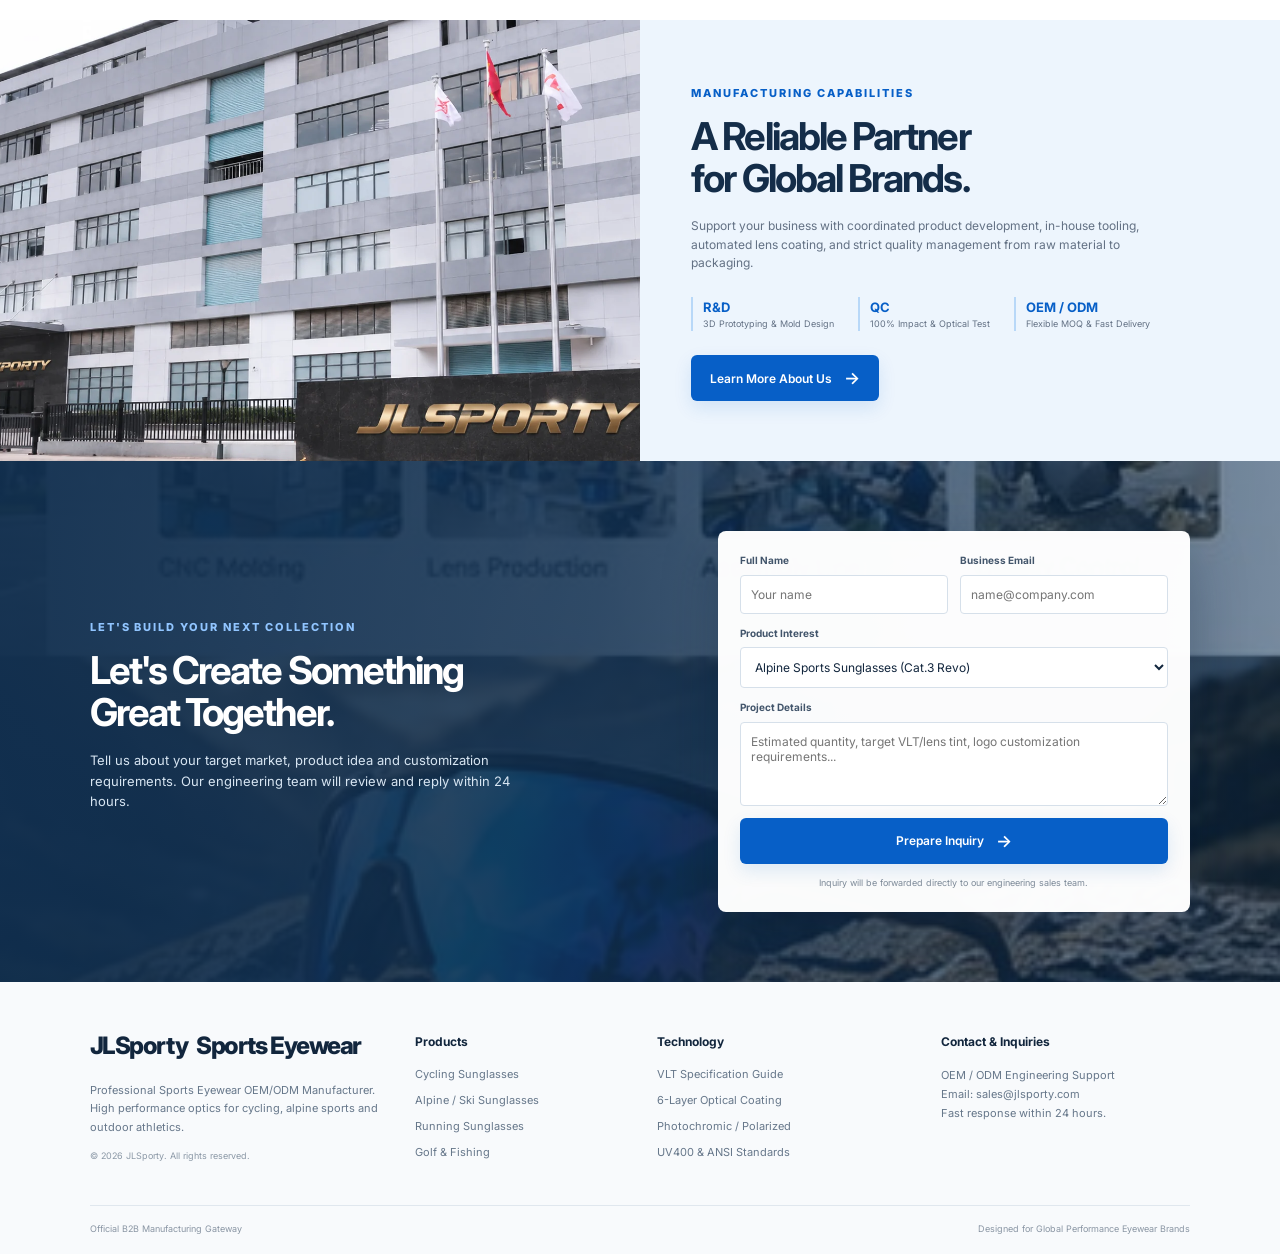
==== commit 8d6d6f1b: "feat: rebrand factory signage and site identity to JLSporty" ====
--- a/index.html
+++ b/index.html
@@ -3,15 +3,15 @@
 <head>
   <meta charset="UTF-8">
   <meta name="viewport" content="width=device-width, initial-scale=1.0">
-  <title>Sports Sunglasses OEM/ODM Manufacturer | JuLong Sports B2B</title>
+  <title>Sports Sunglasses OEM/ODM Manufacturer | JLSporty B2B</title>
   <meta name="description" content="Custom sports sunglasses OEM/ODM manufacturer. Engineered for extreme alpine and high-glare environments. High-definition cylindrical shield lens with ice-blue Revo mirror coating and UV400 protection.">
   <link rel="canonical" href="https://www.jlsporty.com/">
-  <link rel="stylesheet" href="assets/css/style.css?v=2.8">
+  <link rel="stylesheet" href="assets/css/style.css?v=2.9">
 </head>
 <body>
   <div class="top-note">Sports eyewear manufacturing for global brands · OEM / ODM · Private Label · Custom Solutions</div>
   <header class="site-header">
-    <a class="brand" href="#">JuLong<span>Sports</span></a>
+    <a class="brand" href="#">JLSporty<span>Sports Eyewear</span></a>
     <button class="menu-toggle" aria-expanded="false" aria-label="Toggle navigation">☰</button>
     <nav class="nav">
       <a href="#products">Products</a>
@@ -192,7 +192,7 @@
         <p>Comprehensive VLT category standards and multi-layer optical coating technologies engineered for global sports eyewear brands.</p>
       </div>
       <div class="vlt-infographic-box">
-        <img src="assets/images/vlt-tech-guide.png" alt="VLT Lens Technology and Category Specification Guide by JuLong Sports">
+        <img src="assets/images/vlt-tech-guide.png" alt="VLT Lens Technology and Category Specification Guide by JLSporty">
       </div>
     </section>
 
@@ -218,7 +218,7 @@
     </section>
 
     <section class="factory-section" id="about">
-      <div class="factory-photo"><picture><source srcset="assets/images/factory.webp" type="image/webp"><img src="assets/images/factory.jpg" alt="Hubo Sports Products Co., Ltd. Zhaoqing factory building and entrance" width="2000" height="838" loading="lazy"></picture></div>
+      <div class="factory-photo"><picture><source srcset="assets/images/factory-jlsporty.webp" type="image/webp"><img src="assets/images/factory-jlsporty.jpg" alt="JLSporty factory building and entrance" width="2048" height="864" loading="lazy"></picture></div>
       <div class="factory-content">
         <p class="eyebrow blue">MANUFACTURING CAPABILITIES</p>
         <h2>A Reliable Partner<br>for Global Brands.</h2>
@@ -267,9 +267,9 @@
 
   <footer class="footer">
     <div class="footer-brand">
-      <a class="brand" href="#">JuLong<span>Sports</span></a>
+      <a class="brand" href="#">JLSporty<span>Sports Eyewear</span></a>
       <p>Professional Sports Eyewear OEM/ODM Manufacturer.<br>High performance optics for cycling, alpine sports and outdoor athletics.</p>
-      <small>© <span id="year">2026</span> JuLong Sports Products. All rights reserved.</small>
+      <small>© <span id="year">2026</span> JLSporty. All rights reserved.</small>
     </div>
     <div>
       <h4>Products</h4>
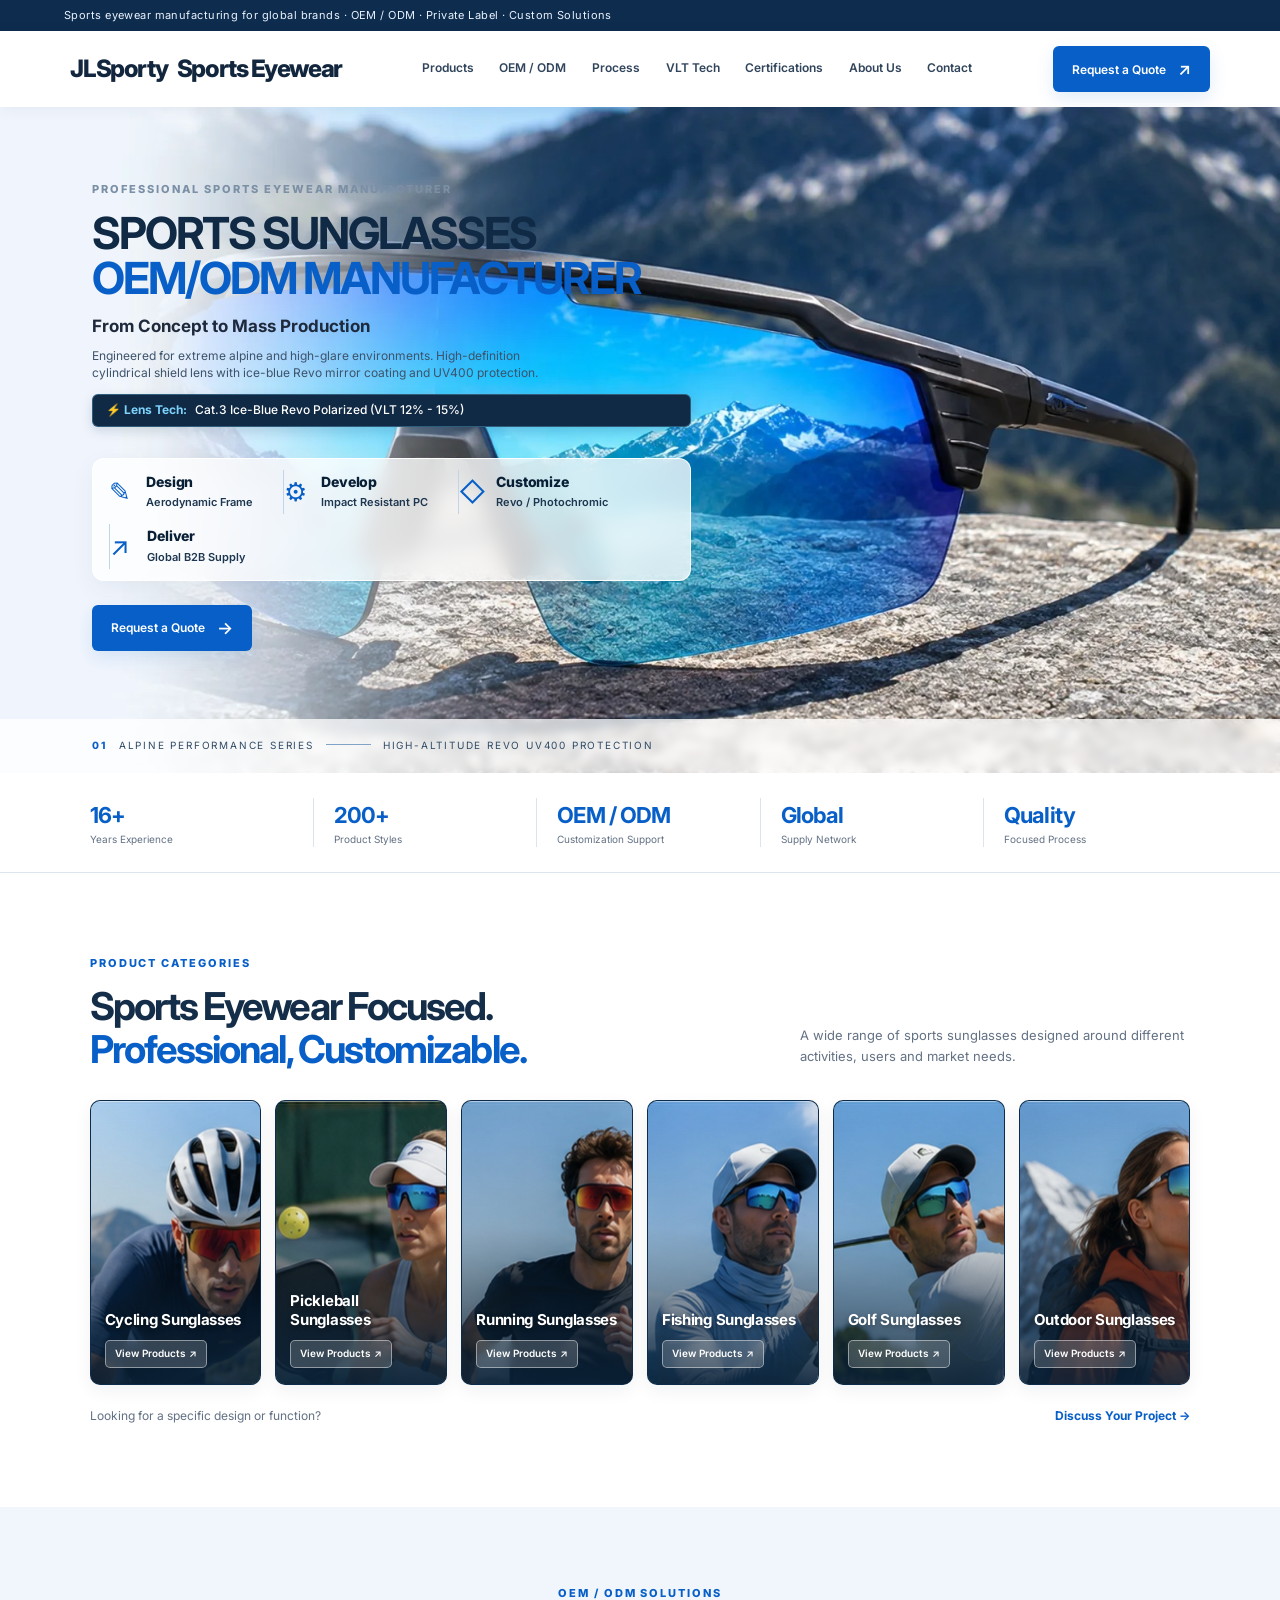
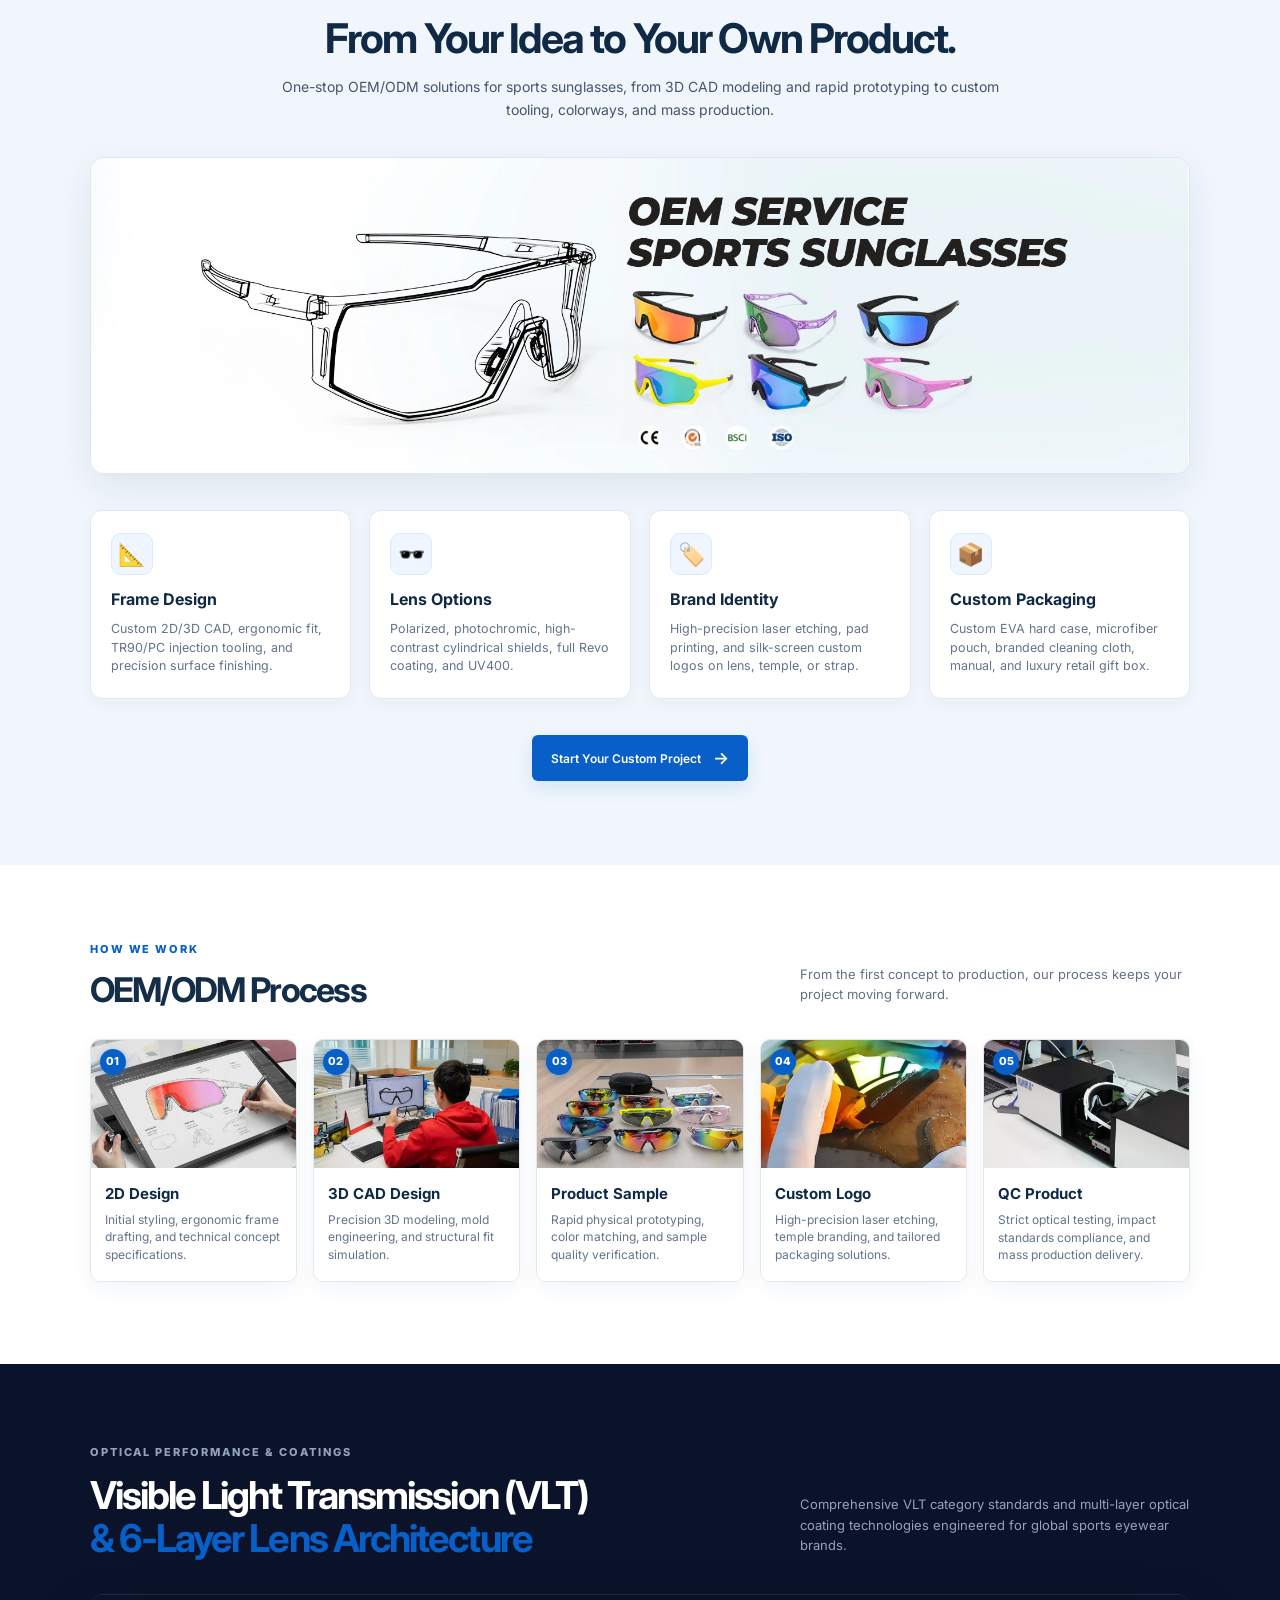
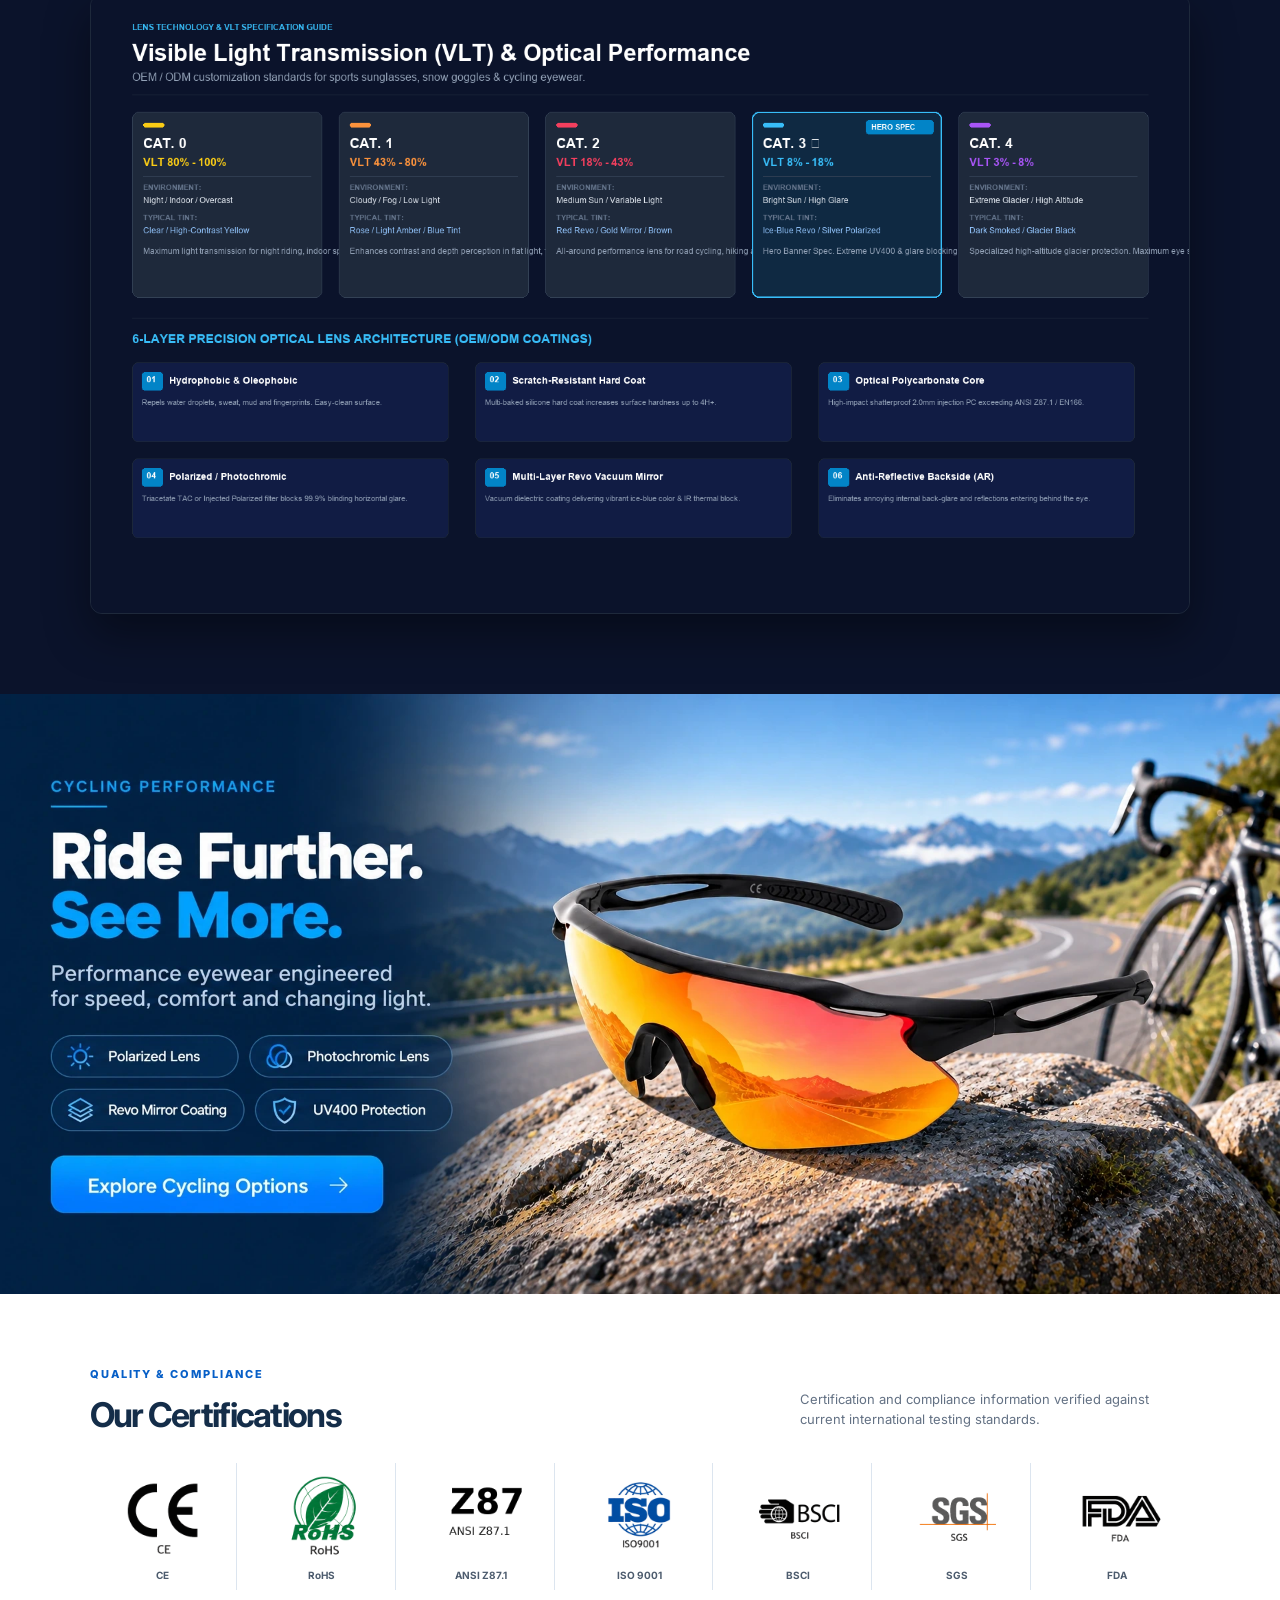
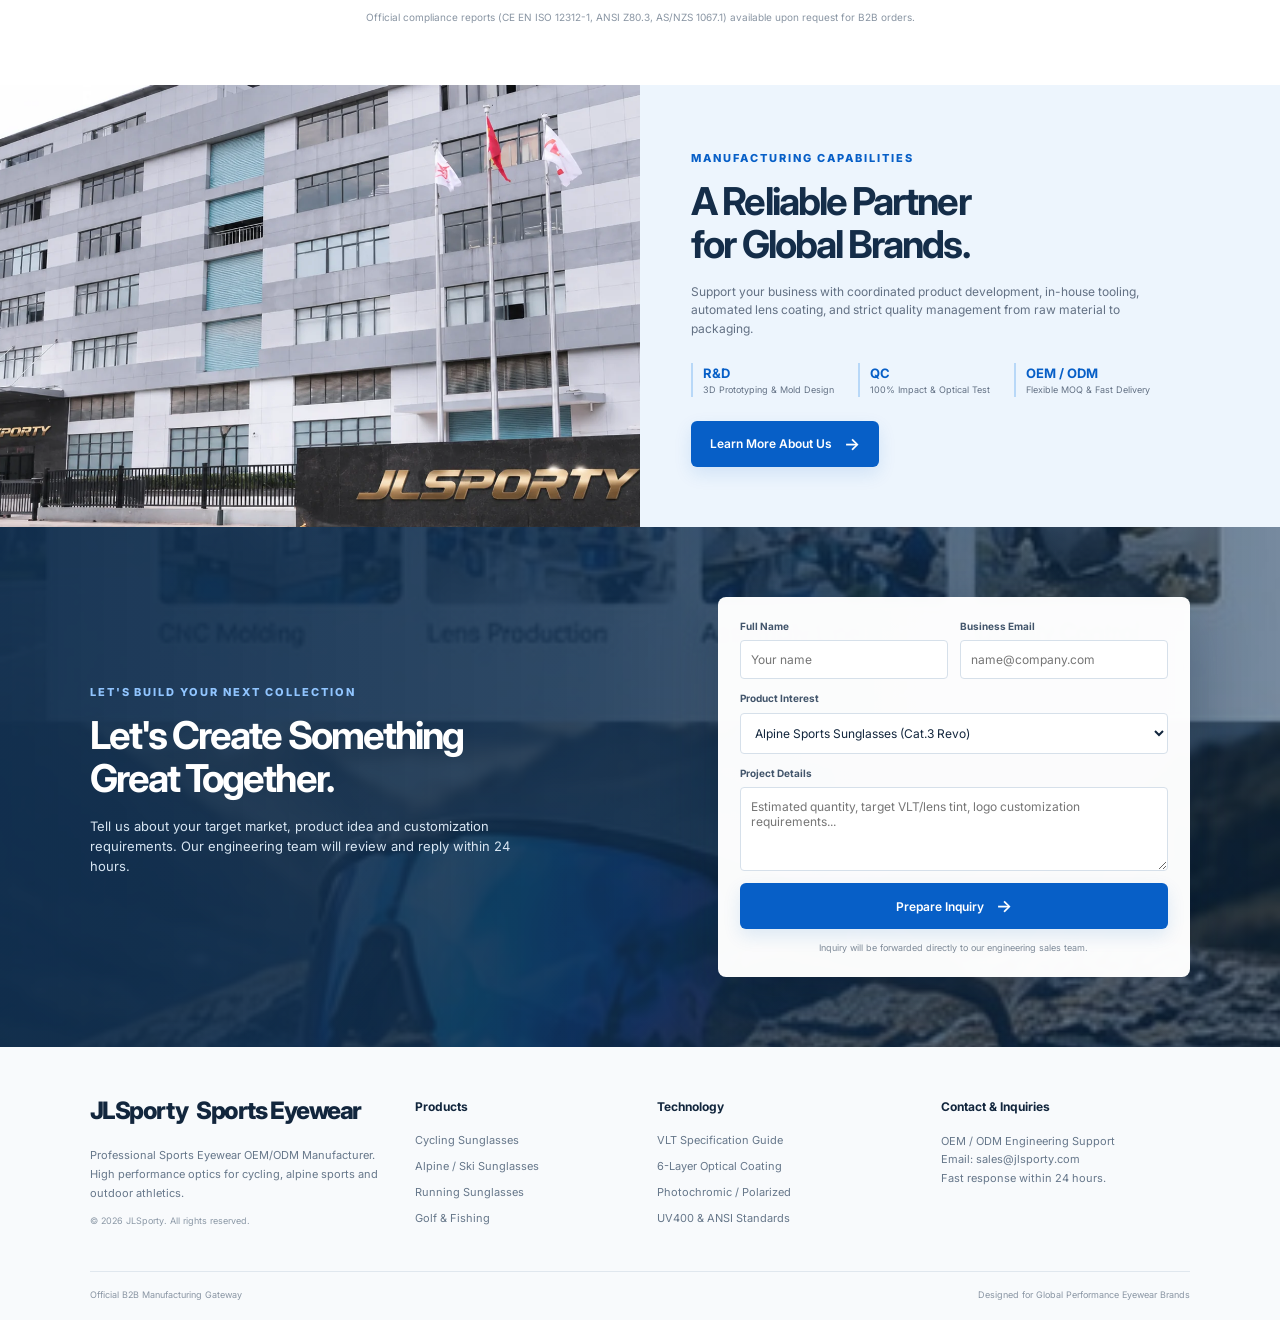
==== commit 53a3b353: "fix: reposition hero quote button across viewports" ====
--- a/index.html
+++ b/index.html
@@ -6,7 +6,7 @@
   <title>Sports Sunglasses OEM/ODM Manufacturer | JLSporty B2B</title>
   <meta name="description" content="Custom sports sunglasses OEM/ODM manufacturer. Engineered for extreme alpine and high-glare environments. High-definition cylindrical shield lens with ice-blue Revo mirror coating and UV400 protection.">
   <link rel="canonical" href="https://www.jlsporty.com/">
-  <link rel="stylesheet" href="assets/css/style.css?v=2.9">
+  <link rel="stylesheet" href="assets/css/style.css?v=3.4">
 </head>
 <body>
   <div class="top-note">Sports eyewear manufacturing for global brands · OEM / ODM · Private Label · Custom Solutions</div>
--- a/assets/css/style.css
+++ b/assets/css/style.css
@@ -3,13 +3,14 @@
 *{box-sizing:border-box}html{scroll-behavior:smooth;scroll-padding-top:88px}body{margin:0;color:var(--ink);font-family:Inter,Arial,sans-serif;line-height:1.55;background:#fff}img{max-width:100%;display:block}a{color:inherit;text-decoration:none}.top-note{padding:7px 5vw;background:#0e2c4d;color:#eaf3ff;font-size:11px;display:flex;justify-content:space-between;letter-spacing:.04em}.site-header{height:76px;display:flex;align-items:center;justify-content:space-between;padding:0 5.5%;gap:22px;background:#fff;position:sticky;top:0;z-index:20;box-shadow:0 2px 14px #0c2a4610}.brand{display:flex;align-items:center;gap:9px;font-size:24px;font-weight:800;letter-spacing:-.06em;white-space:nowrap}.brand small{display:block;font-size:8px;letter-spacing:.24em;line-height:1.1;font-weight:600}.brand-mark{display:grid;place-items:center;width:31px;height:31px;background:var(--blue);color:#fff;border-radius:9px 9px 9px 2px;font-size:21px;font-style:italic}.nav{display:flex;align-items:center;gap:clamp(14px,2vw,30px);font-size:12px;font-weight:600;color:#30445b}.nav a{padding:29px 0;white-space:nowrap;border-bottom:2px solid transparent}.nav a:hover,.nav a.active{color:var(--blue);border-color:var(--blue)}.chev{font-size:15px}.header-cta,.btn{display:inline-flex;align-items:center;justify-content:center;gap:12px;border:0;border-radius:6px;padding:13px 19px;font:600 12px Inter,Arial,sans-serif;cursor:pointer;white-space:nowrap}.header-cta,.btn-primary{background:var(--blue);color:#fff;box-shadow:0 7px 18px #075fc71f}.header-cta:hover,.btn-primary:hover{background:#034b9f}.header-cta span,.btn span{font-size:17px}.menu-toggle{display:none;background:none;border:0;font-size:25px;color:var(--navy)}
 
 /* Hero Section (Scheme A Split Layout) */
-.hero{min-height:560px;height:min(46.875vw,675px);position:relative;display:flex;align-items:center;overflow:hidden;background:#f0f6fc}
+.hero{min-height:620px;height:min(52vw,760px);position:relative;display:flex;align-items:center;overflow:hidden;background:#f0f6fc}
 .hero-photo{position:absolute;inset:0;background-image:url('../images/hero-seamless.webp');background-size:cover;background-position:right center;mix-blend-mode:normal;opacity:1}
-.hero-content{position:relative;z-index:1;width:min(640px,50%);padding:72px 0 76px 7.2%}
+.hero-content{position:absolute;z-index:1;top:0;bottom:54px;left:0;display:flex;flex-direction:column;justify-content:center;width:min(720px,54%);padding:34px 0 28px 7.2%}
 .eyebrow{font-size:11px;letter-spacing:.18em;font-weight:800;margin:0 0 13px;color:#7b8fa5}.eyebrow.blue{color:var(--blue)}h1,h2,h3,p{margin-top:0}h1{font-size:clamp(38px,4.2vw,60px);line-height:1.04;letter-spacing:-.055em;margin-bottom:18px;color:#102944;text-transform:uppercase}h1 em{font-style:normal;color:var(--blue)}.hero-sub{font-size:19px;font-weight:700;margin-bottom:10px;color:#1e293b}.hero-copy{font-size:14px;line-height:1.6;max-width:480px;color:#3d536b;margin-bottom:20px}
+@media(min-width:761px){.hero-content h1{font-size:clamp(34px,3.45vw,50px);line-height:1.02;letter-spacing:-.045em;margin-bottom:12px}.hero-content .hero-sub{font-size:17px;margin-bottom:7px}.hero-content .hero-copy{font-size:12px;line-height:1.45;max-width:450px;margin-bottom:13px}.hero-content .vlt-tag{margin-bottom:15px;padding:6px 13px}.hero-content .hero-points{margin:16px 0 20px;padding:11px 16px;gap:10px 16px}.hero-content .hero-points>div{min-width:105px}.hero-content .hero-points b{font-size:14px}.hero-content .hero-points small{font-size:11px}.hero-content .btn-primary{align-self:flex-start;margin-top:4px}.hero-bottom-note{min-height:58px;padding-top:14px;padding-bottom:14px}}
 .vlt-tag{display:inline-flex;align-items:center;gap:8px;background:#102944;color:#7dd3fc;padding:7px 15px;border-radius:6px;font-size:12px;font-weight:700;margin-bottom:22px;border:1px solid rgba(125,211,252,0.3);box-shadow:0 4px 12px rgba(16,41,68,0.15)}
 .vlt-tag span{color:#fff;font-weight:500}
-.hero-points{display:inline-flex;flex-wrap:wrap;gap:12px 20px;margin:24px 0 32px;background:rgba(255,255,255,0.78);backdrop-filter:blur(10px);-webkit-backdrop-filter:blur(10px);padding:14px 20px;border-radius:12px;border:1px solid rgba(255,255,255,0.92);box-shadow:0 8px 24px rgba(12,42,70,0.06)}.hero-points>div{min-width:115px;padding:2px 14px 2px 0;border-left:1px solid #c2d4e5;display:grid;grid-template-columns:28px 1fr;column-gap:9px;align-items:center}.hero-points>div:first-child{padding-left:0;border-left:0}.point-icon{grid-row:span 2;font-size:26px;color:var(--blue)}.hero-points b{font-size:15px;color:#091f35;font-weight:800;line-height:1.2;display:block;letter-spacing:-.01em}.hero-points small{font-size:13px;color:#1e3750;font-weight:600;line-height:1.35;display:block}.hero-bottom-note{position:absolute;bottom:0;left:0;right:0;padding:12px 7.2%;font-size:10px;letter-spacing:.18em;background:#ffffffc0;color:#304b66;backdrop-filter:blur(4px)}.hero-bottom-note span{color:var(--blue);font-weight:800;margin-right:12px}.hero-bottom-note i{display:inline-block;width:45px;height:1px;background:#7fa4c7;margin:0 12px 3px}
+.hero-points{display:inline-flex;flex-wrap:wrap;gap:12px 20px;margin:24px 0 32px;background:rgba(255,255,255,0.78);backdrop-filter:blur(10px);-webkit-backdrop-filter:blur(10px);padding:14px 20px;border-radius:12px;border:1px solid rgba(255,255,255,0.92);box-shadow:0 8px 24px rgba(12,42,70,0.06)}.hero-points>div{min-width:115px;padding:2px 14px 2px 0;border-left:1px solid #c2d4e5;display:grid;grid-template-columns:28px 1fr;column-gap:9px;align-items:center}.hero-points>div:first-child{padding-left:0;border-left:0}.point-icon{grid-row:span 2;font-size:26px;color:var(--blue)}.hero-points b{font-size:15px;color:#091f35;font-weight:800;line-height:1.2;display:block;letter-spacing:-.01em}.hero-points small{font-size:13px;color:#1e3750;font-weight:600;line-height:1.35;display:block}.hero-bottom-note{position:absolute;bottom:0;left:0;right:0;min-height:54px;display:flex;align-items:center;padding:13px 7.2%;font-size:10px;letter-spacing:.18em;background:#ffffffc0;color:#304b66;backdrop-filter:blur(4px)}.hero-bottom-note span{color:var(--blue);font-weight:800;margin-right:12px}.hero-bottom-note i{display:inline-block;width:45px;height:1px;background:#7fa4c7;margin:0 12px 3px}
 
 .stats-bar{display:grid;grid-template-columns:repeat(5,1fr);padding:25px 7%;border-bottom:1px solid var(--line);gap:16px;background:#fff}.stat{padding-left:20px;border-left:1px solid var(--line);display:flex;flex-direction:column}.stat:first-child{border-left:0;padding-left:0}.stat strong{font-size:22px;letter-spacing:-.04em;color:var(--blue)}.stat span{font-size:10px;color:var(--muted)}
 .section{padding:82px 7%}.section-heading{display:flex;justify-content:space-between;align-items:end;gap:35px;margin-bottom:30px}.section-heading h2,.custom-content h2,.performance-content h2,.factory-content h2,.cta-content h2{font-size:clamp(29px,3vw,42px);line-height:1.1;letter-spacing:-.05em;margin-bottom:0;color:#142d49}.section-heading h2 span{color:var(--blue)}.section-heading>p{max-width:390px;font-size:13px;color:var(--muted);margin-bottom:4px}.category-grid{display:grid;grid-template-columns:repeat(6,1fr);gap:14px}.category-card{position:relative;overflow:hidden;border-radius:10px;min-height:285px;background:#0d2d4c;isolation:isolate;box-shadow:0 6px 18px rgba(12,42,70,0.06);transition:transform .3s ease,box-shadow .3s ease;border:1px solid rgba(16,41,68,0.06)}.category-card:hover{transform:translateY(-5px);box-shadow:0 14px 30px rgba(7,95,199,0.16)}.category-card picture,.category-card img{width:100%;height:100%;position:absolute;inset:0;object-fit:cover;transition:transform .45s ease}.category-card:hover img{transform:scale(1.08)}.category-shade{position:absolute;inset:0;background:linear-gradient(180deg,rgba(10,33,56,0) 0%,rgba(10,33,56,0.15) 45%,rgba(10,33,56,0.85) 100%);pointer-events:none;transition:background .3s}.category-card:hover .category-shade{background:linear-gradient(180deg,rgba(10,33,56,0) 0%,rgba(10,33,56,0.2) 40%,rgba(7,40,74,0.92) 100%)}.category-copy{position:absolute;bottom:16px;left:14px;right:14px;color:white;z-index:2}.category-copy h3{font-size:15px;font-weight:700;line-height:1.25;margin-bottom:10px;letter-spacing:-.02em;text-shadow:0 2px 5px rgba(0,0,0,0.4)}.category-copy span{font-size:10px;font-weight:600;border:1px solid rgba(255,255,255,0.45);background:rgba(255,255,255,0.18);backdrop-filter:blur(4px);padding:5px 9px;border-radius:5px;display:inline-flex;align-items:center;transition:all .25s ease}.category-card:hover .category-copy span{background:var(--blue);border-color:var(--blue);color:#fff;box-shadow:0 4px 10px rgba(7,95,199,0.3)}.text-link-row{display:flex;justify-content:space-between;align-items:center;padding-top:22px;font-size:12px;color:var(--muted)}.text-link-row a{color:var(--blue);font-weight:700}
@@ -34,5 +35,19 @@
 @media(max-width:760px){.top-note{display:none}.site-header{height:66px;padding:0 5%;gap:10px}.brand{font-size:21px}.menu-toggle{display:block;margin-left:auto}.nav{display:none;position:absolute;top:66px;left:0;right:0;background:#fff;padding:10px 5% 20px;box-shadow:0 12px 20px #0c2a4617;align-items:stretch;flex-direction:column;gap:0}.nav.open{display:flex}.nav a{padding:12px 0;border-bottom:1px solid #edf1f5}.header-cta{padding:11px 12px;font-size:10px}.hero{min-height:660px;height:auto;align-items:flex-start;background:#f0f6fc}.hero-photo{inset:280px 0 0 0;background-image:linear-gradient(180deg,#f0f6fc 0%,#f0f6fc00 30%),url('../images/hero-seamless.webp');background-position:center;background-size:cover}.hero-content{width:100%;padding:45px 6% 250px}.eyebrow{font-size:9px}h1{font-size:38px}.hero-sub{font-size:16px}.hero-copy{font-size:12px}.hero-points{display:grid;grid-template-columns:1fr 1fr;gap:12px;padding:12px 14px;background:rgba(255,255,255,0.85);backdrop-filter:blur(8px);-webkit-backdrop-filter:blur(8px);border-radius:10px;border:1px solid rgba(255,255,255,0.95)}.hero-points>div{border-left:0;padding:0;min-width:0}.hero-points b{font-size:14px;color:#091f35}.hero-points small{font-size:12px;color:#1e3750}.hero-bottom-note{padding:10px 6%;font-size:9px}.stats-bar{grid-template-columns:repeat(2,1fr);padding:23px 6%;gap:18px}.stat{padding-left:12px}.stat:nth-child(odd){border-left:0;padding-left:0}.stat strong{font-size:20px}.section{padding:55px 6%}.section-heading{display:block}.section-heading>p{margin-top:16px}.section-heading h2,.custom-content h2,.performance-content h2,.factory-content h2,.cta-content h2{font-size:32px}.category-grid{grid-template-columns:repeat(2,1fr);gap:10px}.category-card{min-height:235px}.category-copy{left:12px;bottom:13px}.category-copy h3{font-size:14px}.text-link-row{gap:12px;align-items:flex-start;flex-direction:column}.custom-section{padding:50px 6% 56px}.custom-header{margin-bottom:24px}.custom-header h2{font-size:28px}.custom-panoramic-wrapper{margin-bottom:24px;border-radius:10px}.custom-features-grid{grid-template-columns:1fr;gap:12px;margin-bottom:28px}.custom-feature-card{padding:16px 14px}.process-grid{grid-template-columns:1fr 1fr;gap:12px}.process-card{padding:10px}.process-visual{height:120px}.process-card h3{font-size:13px}.process-card p{font-size:11px}.performance-section.performance-banner-artwork{display:block;min-height:0;height:auto;aspect-ratio:1920 / 900}.performance-banner-artwork .performance-image{position:absolute;inset:0;height:auto;opacity:1;background-image:url('../images/hb-502-cycling-hero-1920x900.webp');background-size:cover;background-position:center center}.performance-banner-artwork .performance-image:after{display:none}.performance-banner-artwork .performance-image{font-size:0}.performance-section:not(.performance-banner-artwork){grid-template-columns:1fr;min-height:auto}.performance-section:not(.performance-banner-artwork) .performance-image{position:relative;inset:0;height:240px;opacity:1}.performance-content{padding:45px 6%}.cert-grid{grid-template-columns:repeat(3,1fr);gap:16px}.cert-item:nth-child(3n){border-right:0}.factory-section{grid-template-columns:1fr}.factory-photo{min-height:250px}.factory-content{padding:45px 6%}.cta-section{grid-template-columns:1fr;gap:35px;padding:45px 6%}.footer{grid-template-columns:1fr;gap:22px;padding:45px 6% 20px}}
 @media(prefers-reduced-motion:reduce){html{scroll-behavior:auto}*,*:before,*:after{transition:none!important}}
 
+/* Keep the primary CTA clear of the bottom hero caption. */
+.hero-content .btn-primary{margin-bottom:0}
+
+@media(max-width:760px){
+  .hero-content{position:relative;top:auto;bottom:auto;left:auto;align-self:auto;display:block;height:auto;justify-content:initial;padding:45px 6% 250px}
+  .hero-bottom-note{min-height:48px;line-height:1.35;flex-wrap:wrap;row-gap:3px}
+}
+
+@media(max-width:520px){
+  .site-header{gap:6px}
+  .brand{font-size:19px;letter-spacing:-.065em}
+  .header-cta{display:none}
+}
+
 /* The production cycling artwork belongs to the Lens & Frame Options section. */
 .performance-section.performance-banner-artwork{min-height:0;height:auto;aspect-ratio:1920 / 900;background:#0d2d4c;display:block}.performance-banner-artwork .performance-image{position:absolute;inset:0;opacity:1;background-image:url('../images/hb-502-cycling-hero-1920x900.webp');background-size:cover;background-position:center center}.performance-banner-artwork .performance-image img{display:none}.performance-banner-artwork .performance-image:after{display:none}
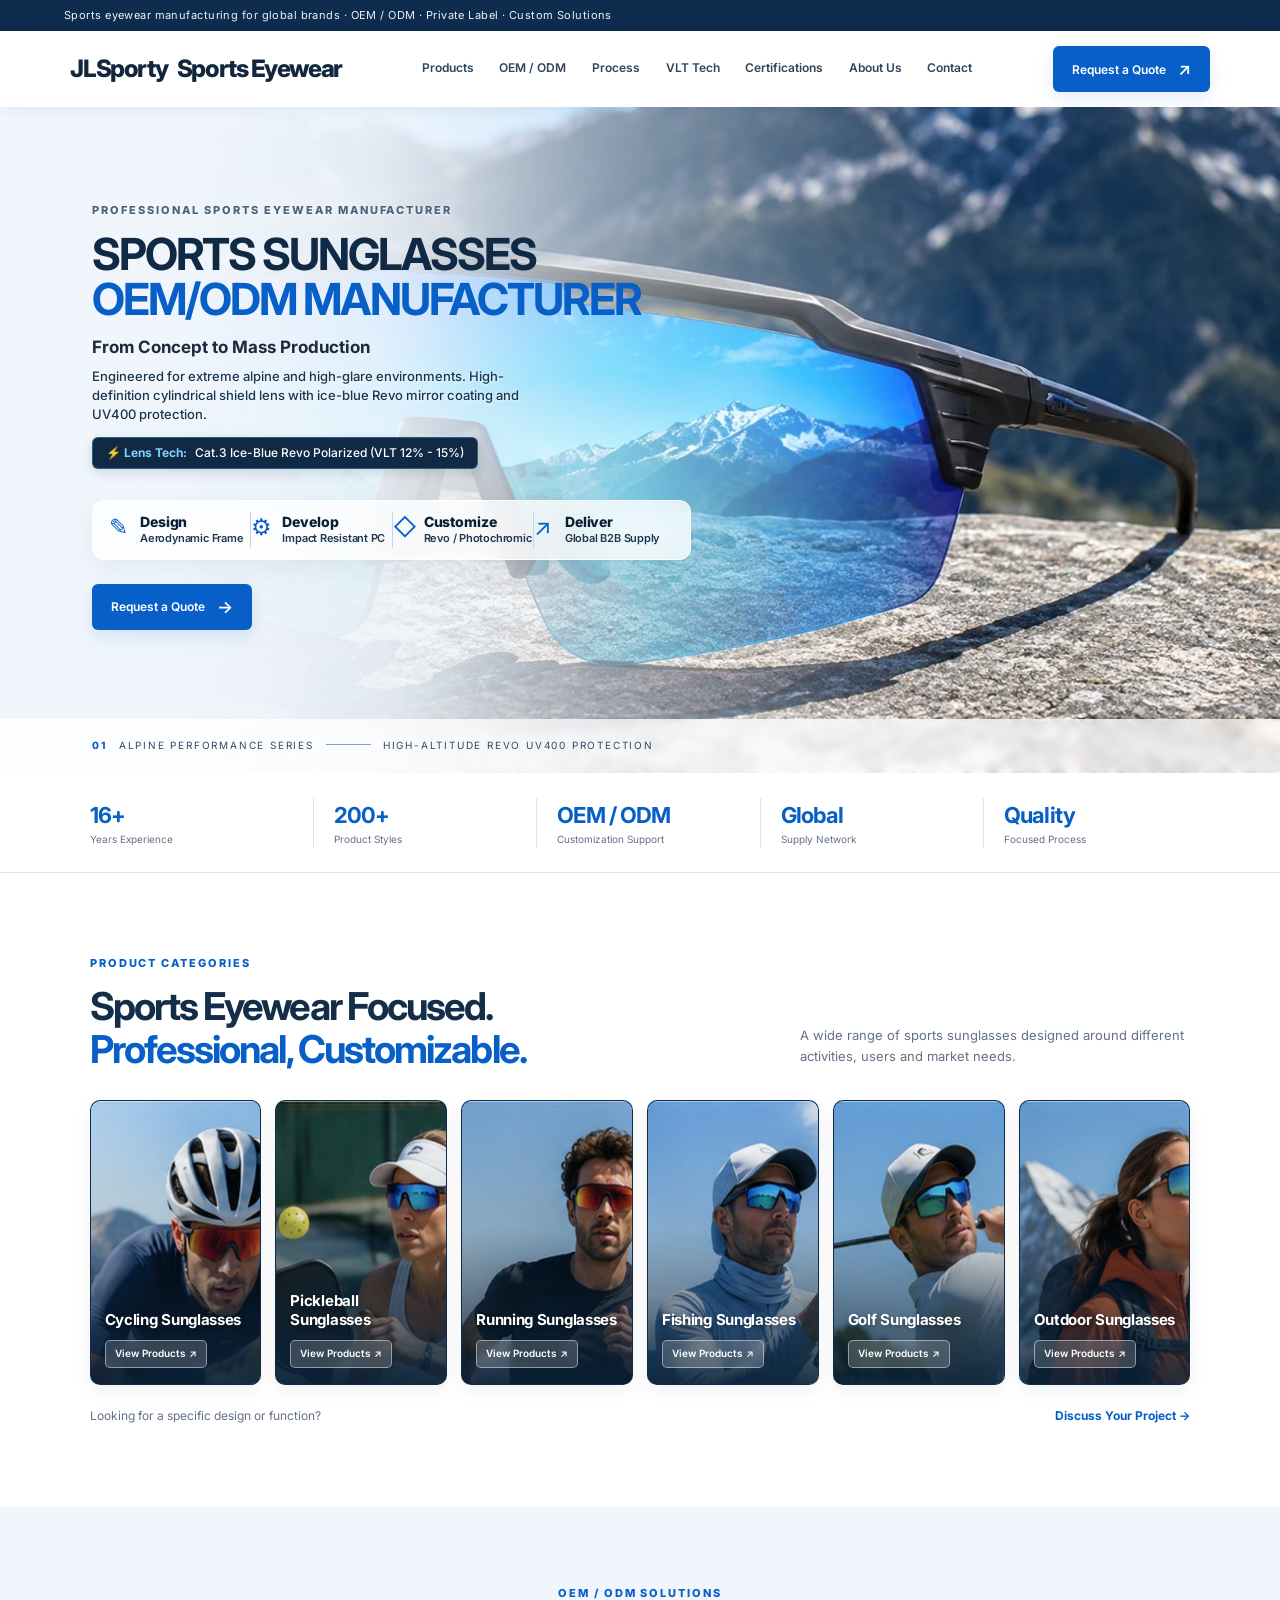
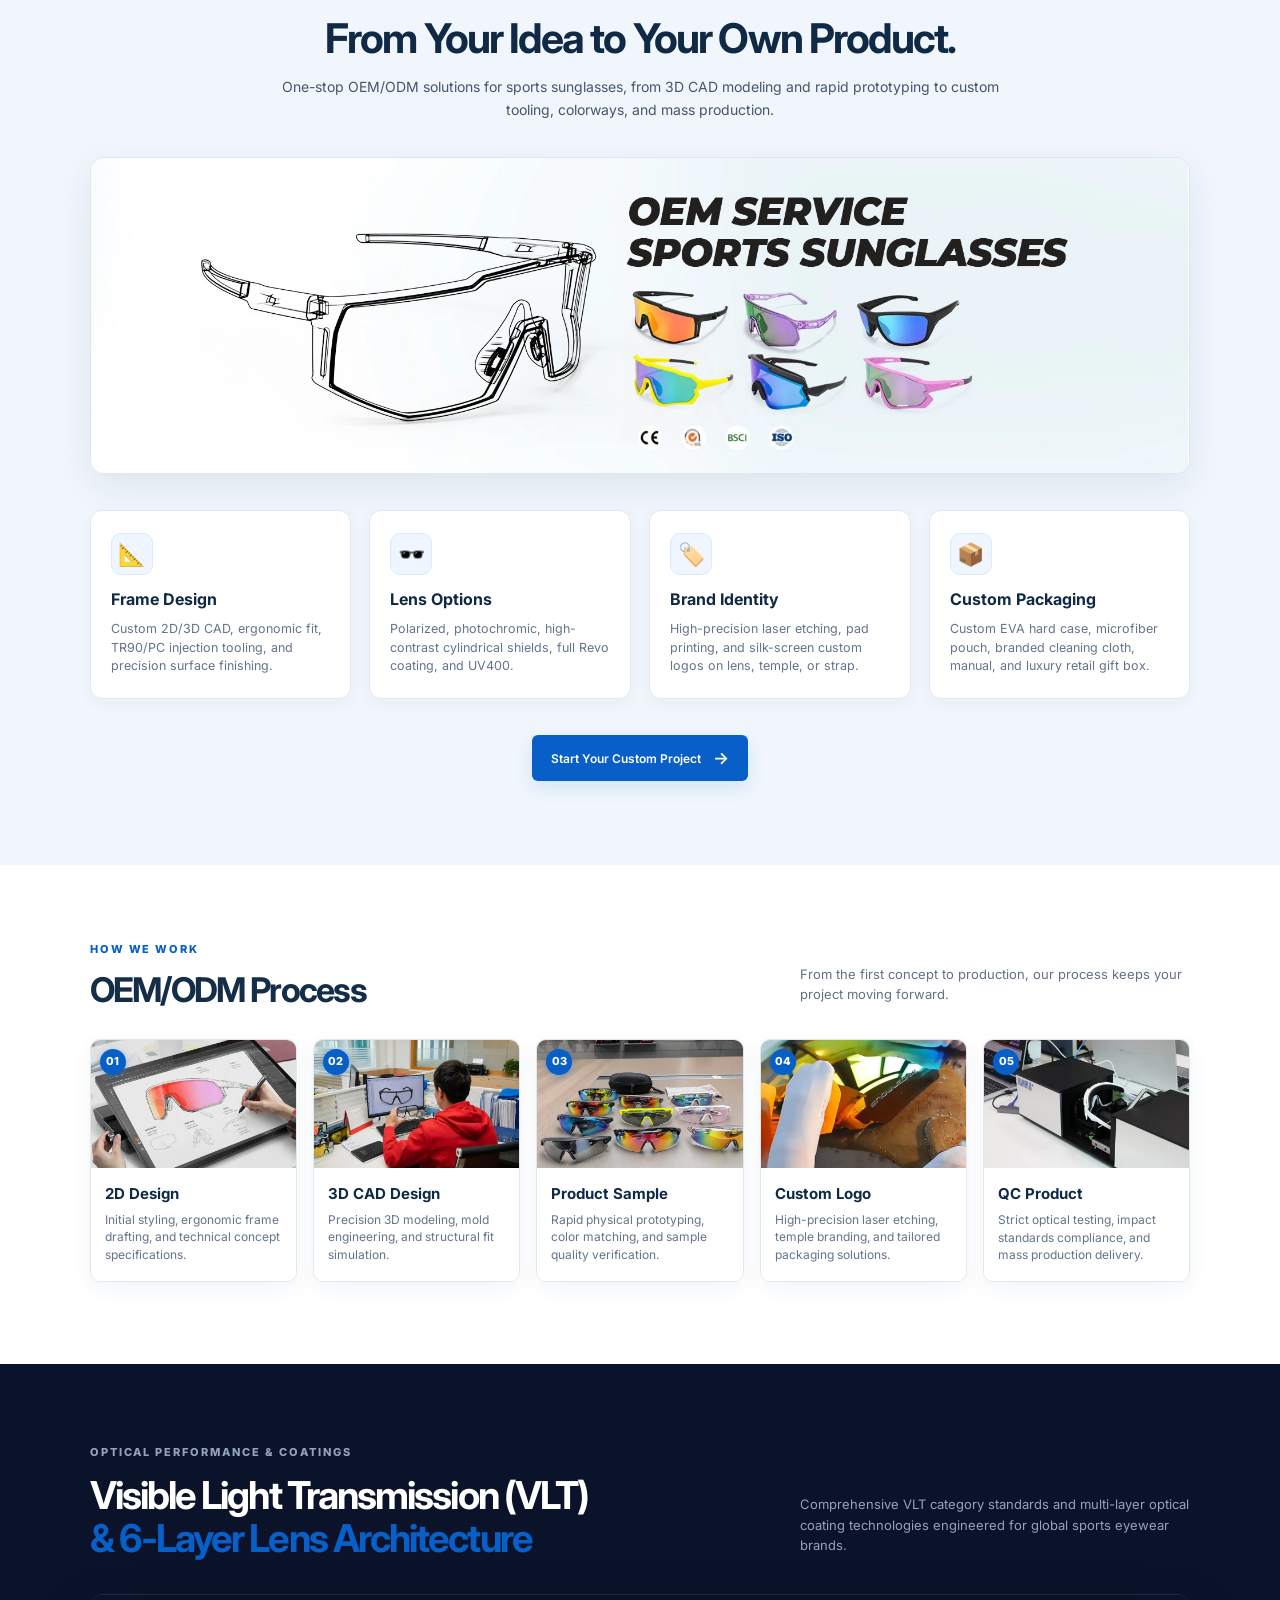
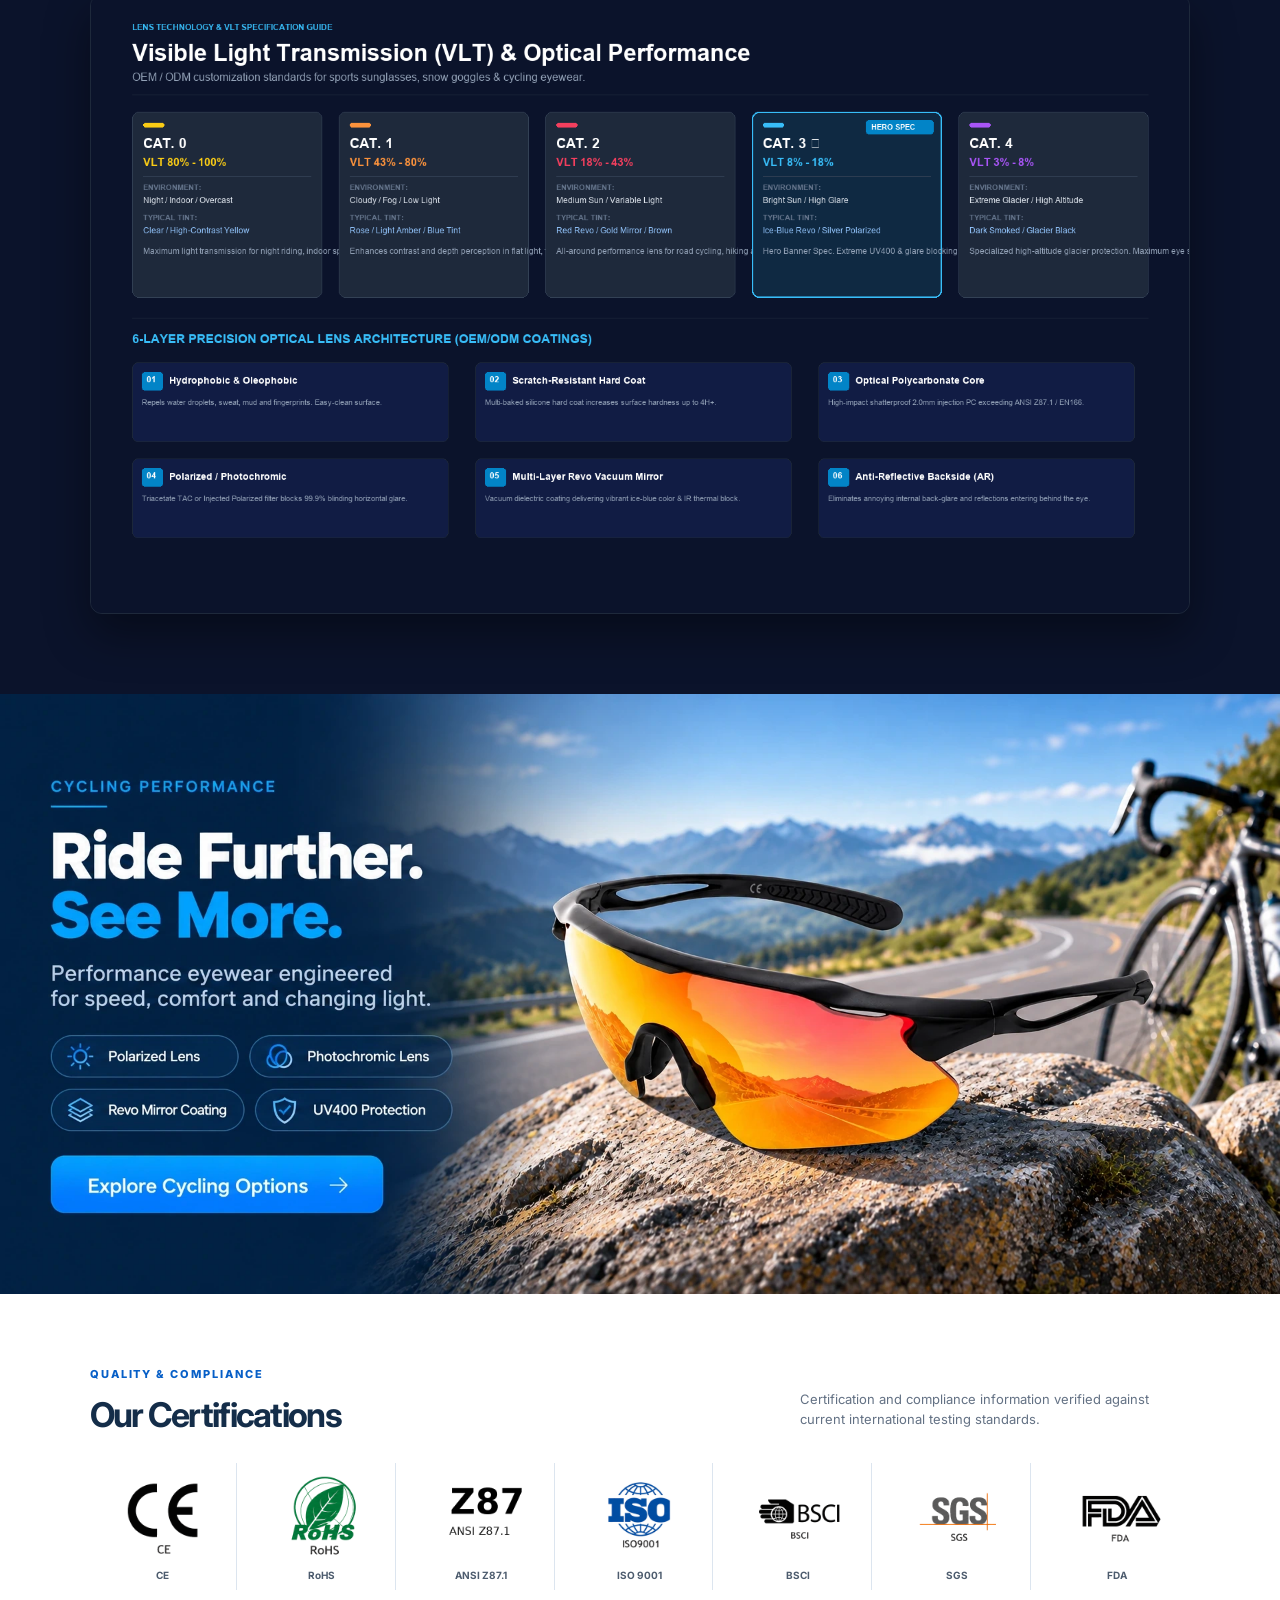
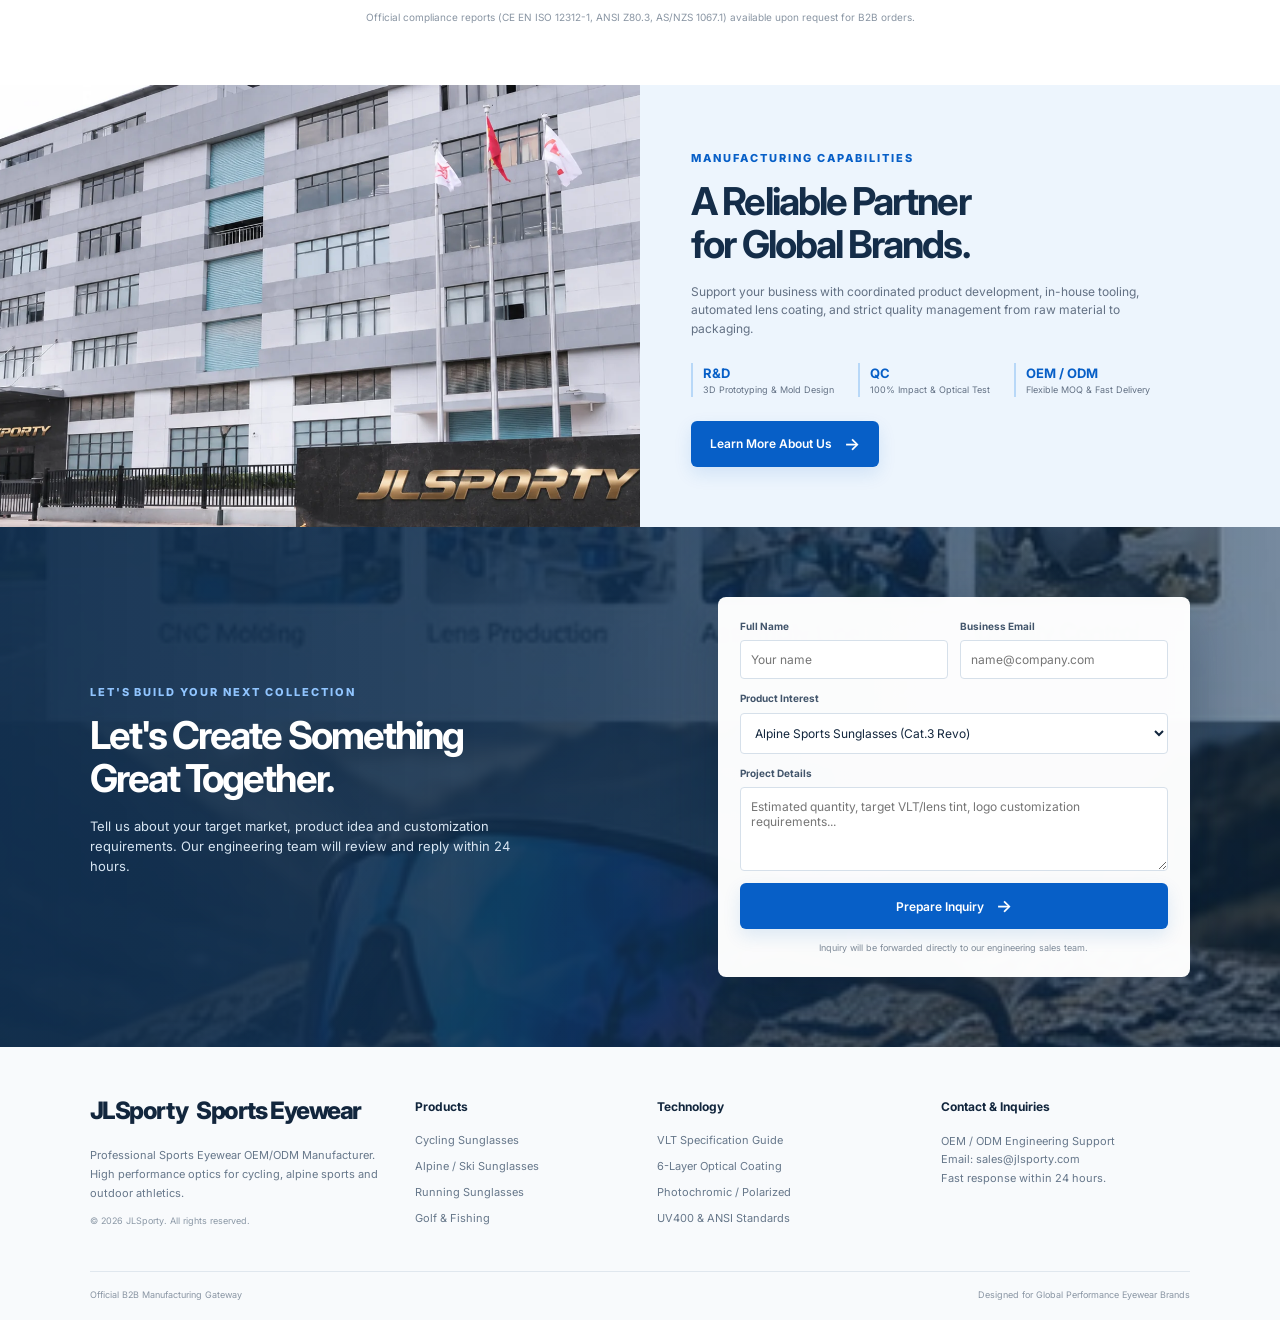
==== commit 022e449a: "fix: refine responsive hero layout and readability" ====
--- a/index.html
+++ b/index.html
@@ -6,7 +6,7 @@
   <title>Sports Sunglasses OEM/ODM Manufacturer | JLSporty B2B</title>
   <meta name="description" content="Custom sports sunglasses OEM/ODM manufacturer. Engineered for extreme alpine and high-glare environments. High-definition cylindrical shield lens with ice-blue Revo mirror coating and UV400 protection.">
   <link rel="canonical" href="https://www.jlsporty.com/">
-  <link rel="stylesheet" href="assets/css/style.css?v=3.4">
+  <link rel="stylesheet" href="assets/css/style.css?v=3.5">
 </head>
 <body>
   <div class="top-note">Sports eyewear manufacturing for global brands · OEM / ODM · Private Label · Custom Solutions</div>
--- a/assets/css/style.css
+++ b/assets/css/style.css
@@ -7,10 +7,11 @@
 .hero-photo{position:absolute;inset:0;background-image:url('../images/hero-seamless.webp');background-size:cover;background-position:right center;mix-blend-mode:normal;opacity:1}
 .hero-content{position:absolute;z-index:1;top:0;bottom:54px;left:0;display:flex;flex-direction:column;justify-content:center;width:min(720px,54%);padding:34px 0 28px 7.2%}
 .eyebrow{font-size:11px;letter-spacing:.18em;font-weight:800;margin:0 0 13px;color:#7b8fa5}.eyebrow.blue{color:var(--blue)}h1,h2,h3,p{margin-top:0}h1{font-size:clamp(38px,4.2vw,60px);line-height:1.04;letter-spacing:-.055em;margin-bottom:18px;color:#102944;text-transform:uppercase}h1 em{font-style:normal;color:var(--blue)}.hero-sub{font-size:19px;font-weight:700;margin-bottom:10px;color:#1e293b}.hero-copy{font-size:14px;line-height:1.6;max-width:480px;color:#3d536b;margin-bottom:20px}
-@media(min-width:761px){.hero-content h1{font-size:clamp(34px,3.45vw,50px);line-height:1.02;letter-spacing:-.045em;margin-bottom:12px}.hero-content .hero-sub{font-size:17px;margin-bottom:7px}.hero-content .hero-copy{font-size:12px;line-height:1.45;max-width:450px;margin-bottom:13px}.hero-content .vlt-tag{margin-bottom:15px;padding:6px 13px}.hero-content .hero-points{margin:16px 0 20px;padding:11px 16px;gap:10px 16px}.hero-content .hero-points>div{min-width:105px}.hero-content .hero-points b{font-size:14px}.hero-content .hero-points small{font-size:11px}.hero-content .btn-primary{align-self:flex-start;margin-top:4px}.hero-bottom-note{min-height:58px;padding-top:14px;padding-bottom:14px}}
-.vlt-tag{display:inline-flex;align-items:center;gap:8px;background:#102944;color:#7dd3fc;padding:7px 15px;border-radius:6px;font-size:12px;font-weight:700;margin-bottom:22px;border:1px solid rgba(125,211,252,0.3);box-shadow:0 4px 12px rgba(16,41,68,0.15)}
-.vlt-tag span{color:#fff;font-weight:500}
-.hero-points{display:inline-flex;flex-wrap:wrap;gap:12px 20px;margin:24px 0 32px;background:rgba(255,255,255,0.78);backdrop-filter:blur(10px);-webkit-backdrop-filter:blur(10px);padding:14px 20px;border-radius:12px;border:1px solid rgba(255,255,255,0.92);box-shadow:0 8px 24px rgba(12,42,70,0.06)}.hero-points>div{min-width:115px;padding:2px 14px 2px 0;border-left:1px solid #c2d4e5;display:grid;grid-template-columns:28px 1fr;column-gap:9px;align-items:center}.hero-points>div:first-child{padding-left:0;border-left:0}.point-icon{grid-row:span 2;font-size:26px;color:var(--blue)}.hero-points b{font-size:15px;color:#091f35;font-weight:800;line-height:1.2;display:block;letter-spacing:-.01em}.hero-points small{font-size:13px;color:#1e3750;font-weight:600;line-height:1.35;display:block}.hero-bottom-note{position:absolute;bottom:0;left:0;right:0;min-height:54px;display:flex;align-items:center;padding:13px 7.2%;font-size:10px;letter-spacing:.18em;background:#ffffffc0;color:#304b66;backdrop-filter:blur(4px)}.hero-bottom-note span{color:var(--blue);font-weight:800;margin-right:12px}.hero-bottom-note i{display:inline-block;width:45px;height:1px;background:#7fa4c7;margin:0 12px 3px}
+@media(min-width:761px){.hero-content h1{font-size:clamp(34px,3.45vw,50px);line-height:1.02;letter-spacing:-.045em;margin-bottom:12px}.hero-content .hero-sub{font-size:17px;margin-bottom:7px}.hero-content .hero-copy{font-size:12px;line-height:1.45;max-width:450px;margin-bottom:13px}.hero-content .vlt-tag{margin-bottom:15px;padding:6px 13px}.hero-content .hero-points{margin:16px 0 20px;padding:11px 16px;gap:0}.hero-content .hero-points>div{min-width:0;padding-right:10px}.hero-content .hero-points b{font-size:14px}.hero-content .hero-points small{font-size:11px}.hero-content .btn-primary{align-self:flex-start;margin-top:4px}.hero-bottom-note{min-height:58px;padding-top:14px;padding-bottom:14px}}
+
+@media(min-width:761px) and (max-width:1180px){.hero-content{width:62%;padding-left:5%}.hero-points{grid-template-columns:repeat(2,minmax(0,1fr));row-gap:10px;padding:12px 14px}.hero-points>div:nth-child(3){border-left:0;padding-left:0}.hero-points b,.hero-points small{white-space:normal}}
+.vlt-tag{display:flex;align-items:center;gap:8px;width:max-content;max-width:100%;background:#102944;color:#7dd3fc;padding:7px 15px;border-radius:6px;font-size:12px;font-weight:700;margin-bottom:22px;border:1px solid rgba(125,211,252,0.3);box-shadow:0 4px 12px rgba(16,41,68,0.15);white-space:nowrap}.vlt-tag span{color:#fff;font-weight:500;white-space:nowrap}
+.hero-points{display:grid;grid-template-columns:repeat(4,minmax(0,1fr));width:min(100%,680px);gap:0;margin:24px 0 32px;background:rgba(255,255,255,0.78);backdrop-filter:blur(10px);-webkit-backdrop-filter:blur(10px);padding:14px 18px;border-radius:12px;border:1px solid rgba(255,255,255,0.92);box-shadow:0 8px 24px rgba(12,42,70,0.06)}.hero-points>div{min-width:0;padding:2px 10px 2px 0;border-left:1px solid #c2d4e5;display:grid;grid-template-columns:24px minmax(0,1fr);column-gap:7px;align-items:start}.hero-points>div:first-child{padding-left:0;border-left:0}.point-icon{grid-row:span 2;font-size:23px;line-height:1.15;color:var(--blue)}.hero-points b{font-size:clamp(12px,1vw,14px);color:#091f35;font-weight:800;line-height:1.2;display:block;letter-spacing:-.01em;white-space:nowrap}.hero-points small{font-size:clamp(10px,.78vw,11px);color:#1e3750;font-weight:600;line-height:1.35;display:block;white-space:nowrap;letter-spacing:-.01em}.hero-bottom-note{position:absolute;bottom:0;left:0;right:0;min-height:54px;display:flex;align-items:center;padding:13px 7.2%;font-size:10px;letter-spacing:.18em;background:#ffffffc0;color:#304b66;backdrop-filter:blur(4px)}.hero-bottom-note span{color:var(--blue);font-weight:800;margin-right:12px}.hero-bottom-note i{display:inline-block;width:45px;height:1px;background:#7fa4c7;margin:0 12px 3px}
 
 .stats-bar{display:grid;grid-template-columns:repeat(5,1fr);padding:25px 7%;border-bottom:1px solid var(--line);gap:16px;background:#fff}.stat{padding-left:20px;border-left:1px solid var(--line);display:flex;flex-direction:column}.stat:first-child{border-left:0;padding-left:0}.stat strong{font-size:22px;letter-spacing:-.04em;color:var(--blue)}.stat span{font-size:10px;color:var(--muted)}
 .section{padding:82px 7%}.section-heading{display:flex;justify-content:space-between;align-items:end;gap:35px;margin-bottom:30px}.section-heading h2,.custom-content h2,.performance-content h2,.factory-content h2,.cta-content h2{font-size:clamp(29px,3vw,42px);line-height:1.1;letter-spacing:-.05em;margin-bottom:0;color:#142d49}.section-heading h2 span{color:var(--blue)}.section-heading>p{max-width:390px;font-size:13px;color:var(--muted);margin-bottom:4px}.category-grid{display:grid;grid-template-columns:repeat(6,1fr);gap:14px}.category-card{position:relative;overflow:hidden;border-radius:10px;min-height:285px;background:#0d2d4c;isolation:isolate;box-shadow:0 6px 18px rgba(12,42,70,0.06);transition:transform .3s ease,box-shadow .3s ease;border:1px solid rgba(16,41,68,0.06)}.category-card:hover{transform:translateY(-5px);box-shadow:0 14px 30px rgba(7,95,199,0.16)}.category-card picture,.category-card img{width:100%;height:100%;position:absolute;inset:0;object-fit:cover;transition:transform .45s ease}.category-card:hover img{transform:scale(1.08)}.category-shade{position:absolute;inset:0;background:linear-gradient(180deg,rgba(10,33,56,0) 0%,rgba(10,33,56,0.15) 45%,rgba(10,33,56,0.85) 100%);pointer-events:none;transition:background .3s}.category-card:hover .category-shade{background:linear-gradient(180deg,rgba(10,33,56,0) 0%,rgba(10,33,56,0.2) 40%,rgba(7,40,74,0.92) 100%)}.category-copy{position:absolute;bottom:16px;left:14px;right:14px;color:white;z-index:2}.category-copy h3{font-size:15px;font-weight:700;line-height:1.25;margin-bottom:10px;letter-spacing:-.02em;text-shadow:0 2px 5px rgba(0,0,0,0.4)}.category-copy span{font-size:10px;font-weight:600;border:1px solid rgba(255,255,255,0.45);background:rgba(255,255,255,0.18);backdrop-filter:blur(4px);padding:5px 9px;border-radius:5px;display:inline-flex;align-items:center;transition:all .25s ease}.category-card:hover .category-copy span{background:var(--blue);border-color:var(--blue);color:#fff;box-shadow:0 4px 10px rgba(7,95,199,0.3)}.text-link-row{display:flex;justify-content:space-between;align-items:center;padding-top:22px;font-size:12px;color:var(--muted)}.text-link-row a{color:var(--blue);font-weight:700}
@@ -32,7 +33,7 @@
 .footer{padding:45px 7% 18px;display:grid;grid-template-columns:1.4fr 1fr 1.2fr 1.2fr;gap:35px;background:#f8fafc}.footer .brand{margin-bottom:17px}.footer p,.footer a:not(.brand){font-size:11px;color:#66778a}.footer p{line-height:1.7}.footer h4{font-size:12px;margin:6px 0 15px}.footer>div:not(.footer-brand):not(.footer-bottom) a{display:block;margin:9px 0}.footer small{display:block;font-size:9px;color:#8b98a6;margin-top:12px}.footer-bottom{grid-column:1/-1;border-top:1px solid #e0e7ee;padding-top:16px;display:flex;justify-content:space-between;font-size:9px;color:#8995a3}
 
 @media(max-width:1100px){.nav{gap:13px}.nav a{font-size:11px}.hero-content{width:58%;padding-left:5%}.category-grid{grid-template-columns:repeat(3,1fr)}.category-card{min-height:250px}.custom-features-grid{grid-template-columns:repeat(2,1fr);gap:14px}.process-grid{grid-template-columns:repeat(3,1fr)}.cert-item img{height:76px}.section{padding-left:5%;padding-right:5%}.custom-section{padding-left:5%;padding-right:5%}}
-@media(max-width:760px){.top-note{display:none}.site-header{height:66px;padding:0 5%;gap:10px}.brand{font-size:21px}.menu-toggle{display:block;margin-left:auto}.nav{display:none;position:absolute;top:66px;left:0;right:0;background:#fff;padding:10px 5% 20px;box-shadow:0 12px 20px #0c2a4617;align-items:stretch;flex-direction:column;gap:0}.nav.open{display:flex}.nav a{padding:12px 0;border-bottom:1px solid #edf1f5}.header-cta{padding:11px 12px;font-size:10px}.hero{min-height:660px;height:auto;align-items:flex-start;background:#f0f6fc}.hero-photo{inset:280px 0 0 0;background-image:linear-gradient(180deg,#f0f6fc 0%,#f0f6fc00 30%),url('../images/hero-seamless.webp');background-position:center;background-size:cover}.hero-content{width:100%;padding:45px 6% 250px}.eyebrow{font-size:9px}h1{font-size:38px}.hero-sub{font-size:16px}.hero-copy{font-size:12px}.hero-points{display:grid;grid-template-columns:1fr 1fr;gap:12px;padding:12px 14px;background:rgba(255,255,255,0.85);backdrop-filter:blur(8px);-webkit-backdrop-filter:blur(8px);border-radius:10px;border:1px solid rgba(255,255,255,0.95)}.hero-points>div{border-left:0;padding:0;min-width:0}.hero-points b{font-size:14px;color:#091f35}.hero-points small{font-size:12px;color:#1e3750}.hero-bottom-note{padding:10px 6%;font-size:9px}.stats-bar{grid-template-columns:repeat(2,1fr);padding:23px 6%;gap:18px}.stat{padding-left:12px}.stat:nth-child(odd){border-left:0;padding-left:0}.stat strong{font-size:20px}.section{padding:55px 6%}.section-heading{display:block}.section-heading>p{margin-top:16px}.section-heading h2,.custom-content h2,.performance-content h2,.factory-content h2,.cta-content h2{font-size:32px}.category-grid{grid-template-columns:repeat(2,1fr);gap:10px}.category-card{min-height:235px}.category-copy{left:12px;bottom:13px}.category-copy h3{font-size:14px}.text-link-row{gap:12px;align-items:flex-start;flex-direction:column}.custom-section{padding:50px 6% 56px}.custom-header{margin-bottom:24px}.custom-header h2{font-size:28px}.custom-panoramic-wrapper{margin-bottom:24px;border-radius:10px}.custom-features-grid{grid-template-columns:1fr;gap:12px;margin-bottom:28px}.custom-feature-card{padding:16px 14px}.process-grid{grid-template-columns:1fr 1fr;gap:12px}.process-card{padding:10px}.process-visual{height:120px}.process-card h3{font-size:13px}.process-card p{font-size:11px}.performance-section.performance-banner-artwork{display:block;min-height:0;height:auto;aspect-ratio:1920 / 900}.performance-banner-artwork .performance-image{position:absolute;inset:0;height:auto;opacity:1;background-image:url('../images/hb-502-cycling-hero-1920x900.webp');background-size:cover;background-position:center center}.performance-banner-artwork .performance-image:after{display:none}.performance-banner-artwork .performance-image{font-size:0}.performance-section:not(.performance-banner-artwork){grid-template-columns:1fr;min-height:auto}.performance-section:not(.performance-banner-artwork) .performance-image{position:relative;inset:0;height:240px;opacity:1}.performance-content{padding:45px 6%}.cert-grid{grid-template-columns:repeat(3,1fr);gap:16px}.cert-item:nth-child(3n){border-right:0}.factory-section{grid-template-columns:1fr}.factory-photo{min-height:250px}.factory-content{padding:45px 6%}.cta-section{grid-template-columns:1fr;gap:35px;padding:45px 6%}.footer{grid-template-columns:1fr;gap:22px;padding:45px 6% 20px}}
+@media(max-width:760px){.top-note{display:none}.site-header{height:66px;padding:0 5%;gap:10px}.brand{font-size:21px}.menu-toggle{display:block;margin-left:auto}.nav{display:none;position:absolute;top:66px;left:0;right:0;background:#fff;padding:10px 5% 20px;box-shadow:0 12px 20px #0c2a4617;align-items:stretch;flex-direction:column;gap:0}.nav.open{display:flex}.nav a{padding:12px 0;border-bottom:1px solid #edf1f5}.header-cta{padding:11px 12px;font-size:10px}.hero{min-height:660px;height:auto;align-items:flex-start;background:#f0f6fc}.hero-photo{inset:280px 0 0 0;background-image:linear-gradient(180deg,#f0f6fc 0%,#f0f6fc00 30%),url('../images/hero-seamless.webp');background-position:center;background-size:cover}.hero-content{width:100%;padding:45px 6% 250px}.eyebrow{font-size:9px}h1{font-size:38px}.hero-sub{font-size:16px}.hero-copy{font-size:12px}.hero-points{grid-template-columns:1fr 1fr;gap:12px;padding:12px 14px;background:rgba(255,255,255,0.85);backdrop-filter:blur(8px);-webkit-backdrop-filter:blur(8px);border-radius:10px;border:1px solid rgba(255,255,255,0.95)}.hero-points>div{border-left:0;padding:0;min-width:0}.hero-points b{font-size:14px;color:#091f35;white-space:nowrap}.hero-points small{font-size:12px;color:#1e3750;white-space:normal}.hero-bottom-note{padding:10px 6%;font-size:9px}.stats-bar{grid-template-columns:repeat(2,1fr);padding:23px 6%;gap:18px}.stat{padding-left:12px}.stat:nth-child(odd){border-left:0;padding-left:0}.stat strong{font-size:20px}.section{padding:55px 6%}.section-heading{display:block}.section-heading>p{margin-top:16px}.section-heading h2,.custom-content h2,.performance-content h2,.factory-content h2,.cta-content h2{font-size:32px}.category-grid{grid-template-columns:repeat(2,1fr);gap:10px}.category-card{min-height:235px}.category-copy{left:12px;bottom:13px}.category-copy h3{font-size:14px}.text-link-row{gap:12px;align-items:flex-start;flex-direction:column}.custom-section{padding:50px 6% 56px}.custom-header{margin-bottom:24px}.custom-header h2{font-size:28px}.custom-panoramic-wrapper{margin-bottom:24px;border-radius:10px}.custom-features-grid{grid-template-columns:1fr;gap:12px;margin-bottom:28px}.custom-feature-card{padding:16px 14px}.process-grid{grid-template-columns:1fr 1fr;gap:12px}.process-card{padding:10px}.process-visual{height:120px}.process-card h3{font-size:13px}.process-card p{font-size:11px}.performance-section.performance-banner-artwork{display:block;min-height:0;height:auto;aspect-ratio:1920 / 900}.performance-banner-artwork .performance-image{position:absolute;inset:0;height:auto;opacity:1;background-image:url('../images/hb-502-cycling-hero-1920x900.webp');background-size:cover;background-position:center center}.performance-banner-artwork .performance-image:after{display:none}.performance-banner-artwork .performance-image{font-size:0}.performance-section:not(.performance-banner-artwork){grid-template-columns:1fr;min-height:auto}.performance-section:not(.performance-banner-artwork) .performance-image{position:relative;inset:0;height:240px;opacity:1}.performance-content{padding:45px 6%}.cert-grid{grid-template-columns:repeat(3,1fr);gap:16px}.cert-item:nth-child(3n){border-right:0}.factory-section{grid-template-columns:1fr}.factory-photo{min-height:250px}.factory-content{padding:45px 6%}.cta-section{grid-template-columns:1fr;gap:35px;padding:45px 6%}.footer{grid-template-columns:1fr;gap:22px;padding:45px 6% 20px}}
 @media(prefers-reduced-motion:reduce){html{scroll-behavior:auto}*,*:before,*:after{transition:none!important}}
 
 /* Keep the primary CTA clear of the bottom hero caption. */
@@ -51,3 +52,18 @@
 
 /* The production cycling artwork belongs to the Lens & Frame Options section. */
 .performance-section.performance-banner-artwork{min-height:0;height:auto;aspect-ratio:1920 / 900;background:#0d2d4c;display:block}.performance-banner-artwork .performance-image{position:absolute;inset:0;opacity:1;background-image:url('../images/hb-502-cycling-hero-1920x900.webp');background-size:cover;background-position:center center}.performance-banner-artwork .performance-image img{display:none}.performance-banner-artwork .performance-image:after{display:none}
+
+/* Final responsive typography and alignment refinements for Hero content. */
+@media(min-width:761px){
+  .hero-photo:after{content:"";position:absolute;inset:0;background:linear-gradient(90deg,rgba(240,246,252,.96) 0%,rgba(240,246,252,.88) 30%,rgba(240,246,252,.42) 54%,rgba(240,246,252,0) 76%);pointer-events:none}
+  .hero-content .eyebrow{color:#48637d;text-shadow:0 1px 3px rgba(255,255,255,.9)}
+  .hero-content .hero-copy{font-size:13px;color:#19344d;font-weight:500;text-shadow:0 1px 3px rgba(255,255,255,.9)}
+  .hero-points small{font-size:10px;letter-spacing:-.02em}
+}
+@media(max-width:760px){
+  .vlt-tag{width:100%;max-width:100%;overflow:hidden;font-size:10px;gap:5px;padding:7px 9px}
+  .vlt-tag span{flex:1;min-width:0;overflow:visible;text-overflow:clip;white-space:nowrap}
+  .hero-points>div{min-height:52px;align-content:center}
+  .hero-points small{line-height:1.3}
+  .hero-photo{background-image:linear-gradient(180deg,#f0f6fc 0%,#f0f6fc00 25%),url('../images/hero-seamless.webp');background-size:auto 78%,auto 78%;background-repeat:no-repeat;background-position:center bottom;background-color:#dceaf7}
+}
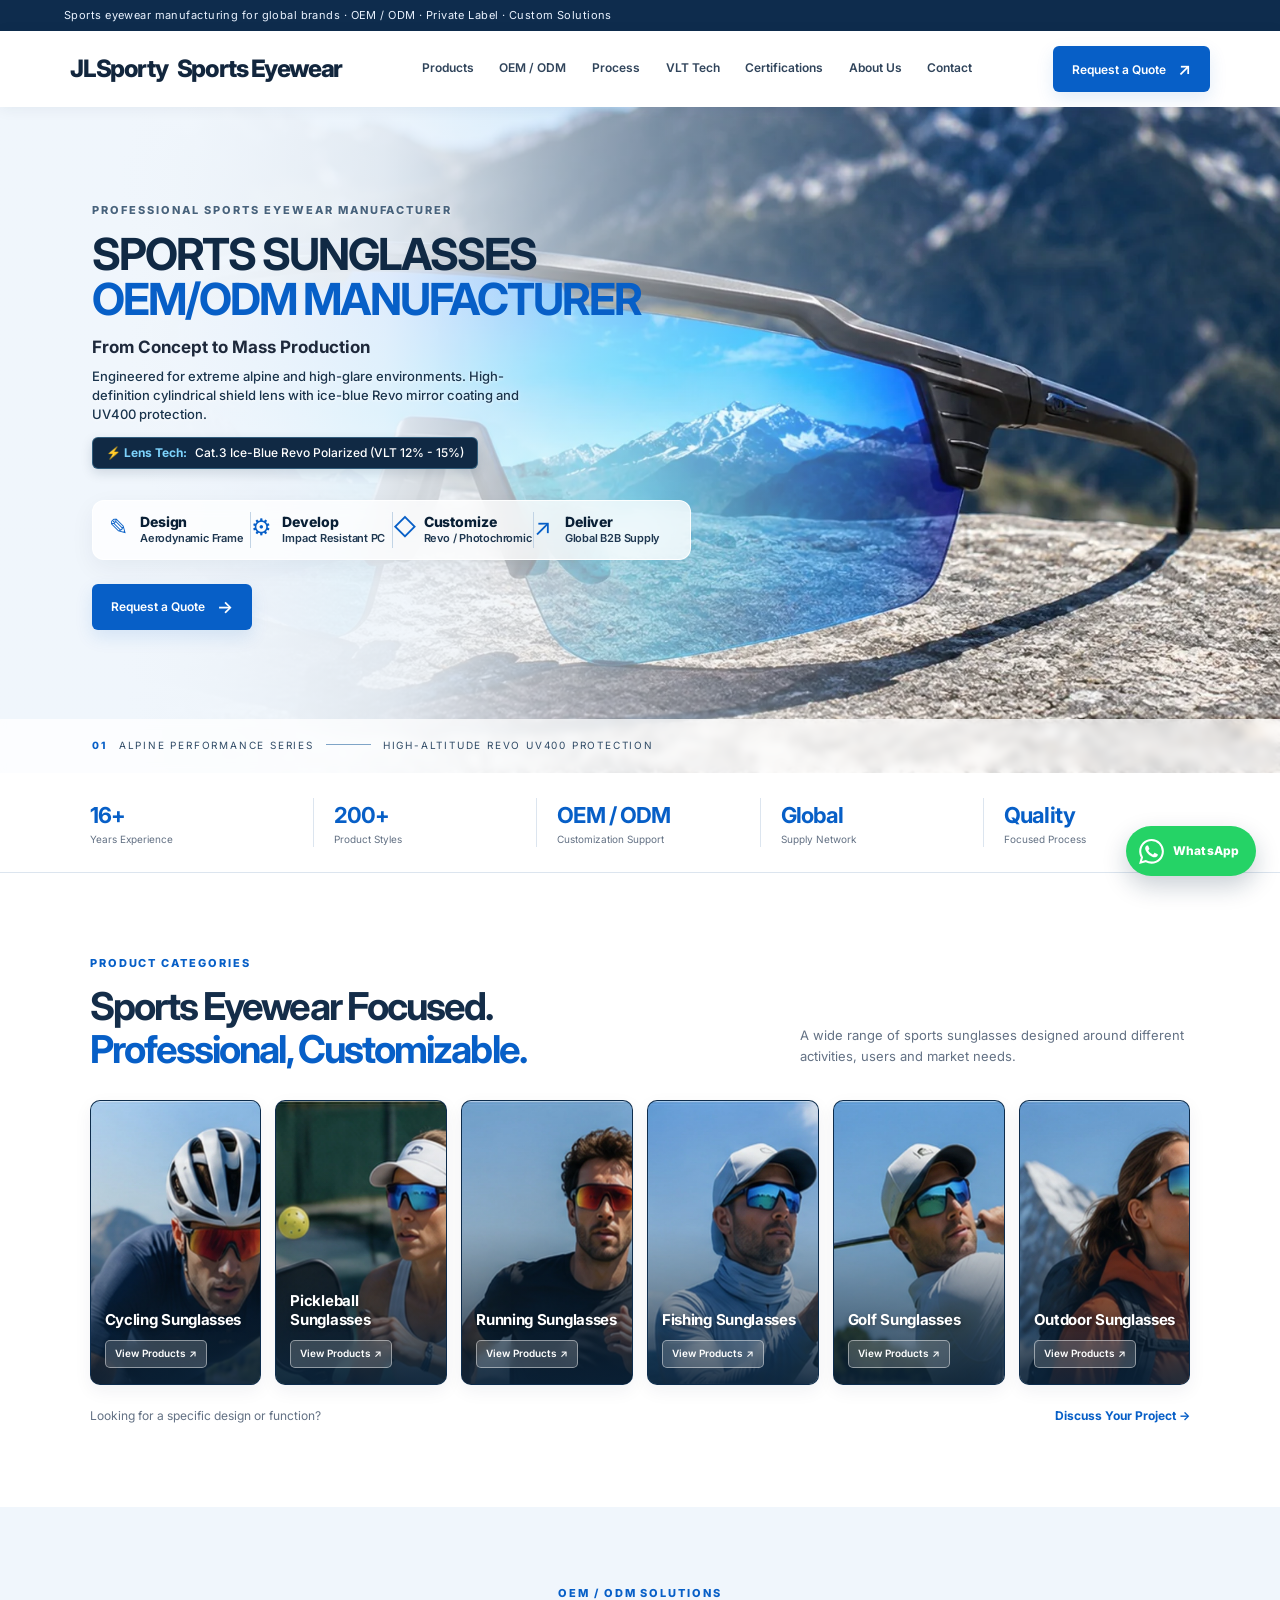
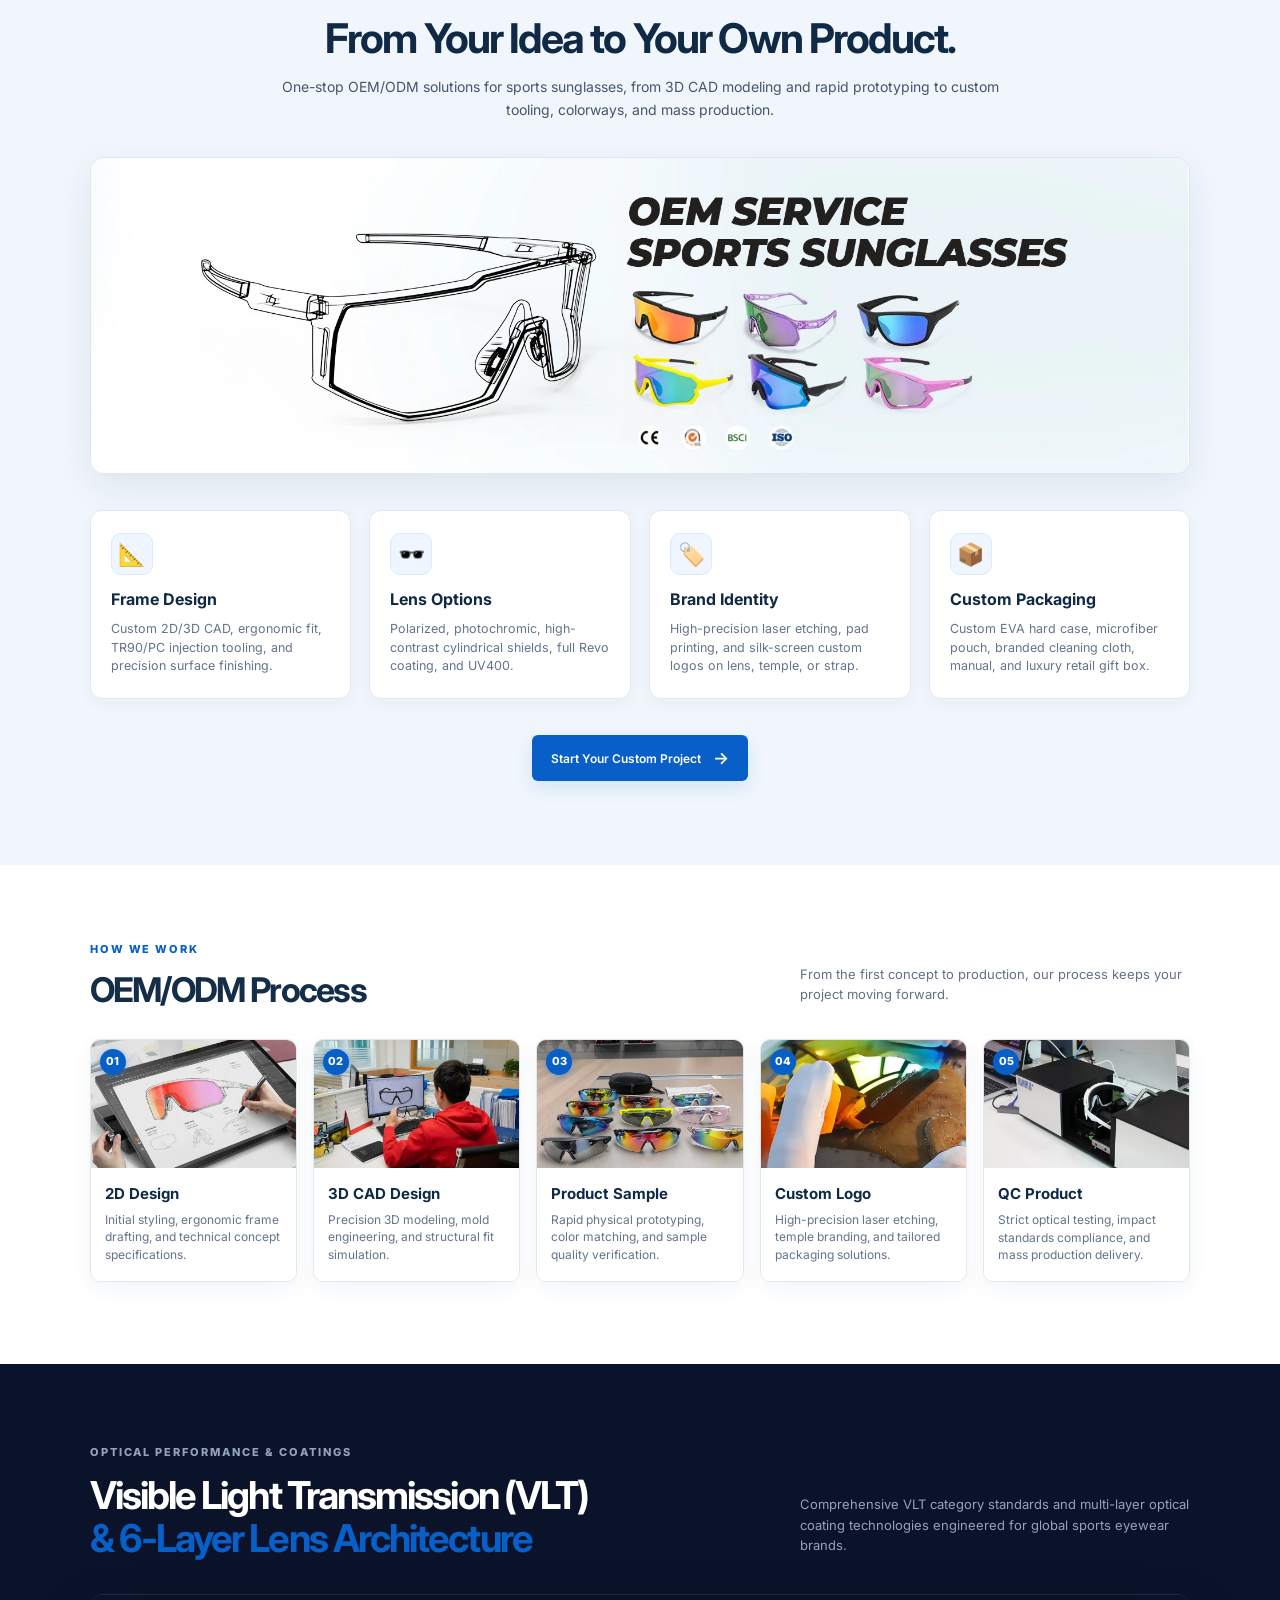
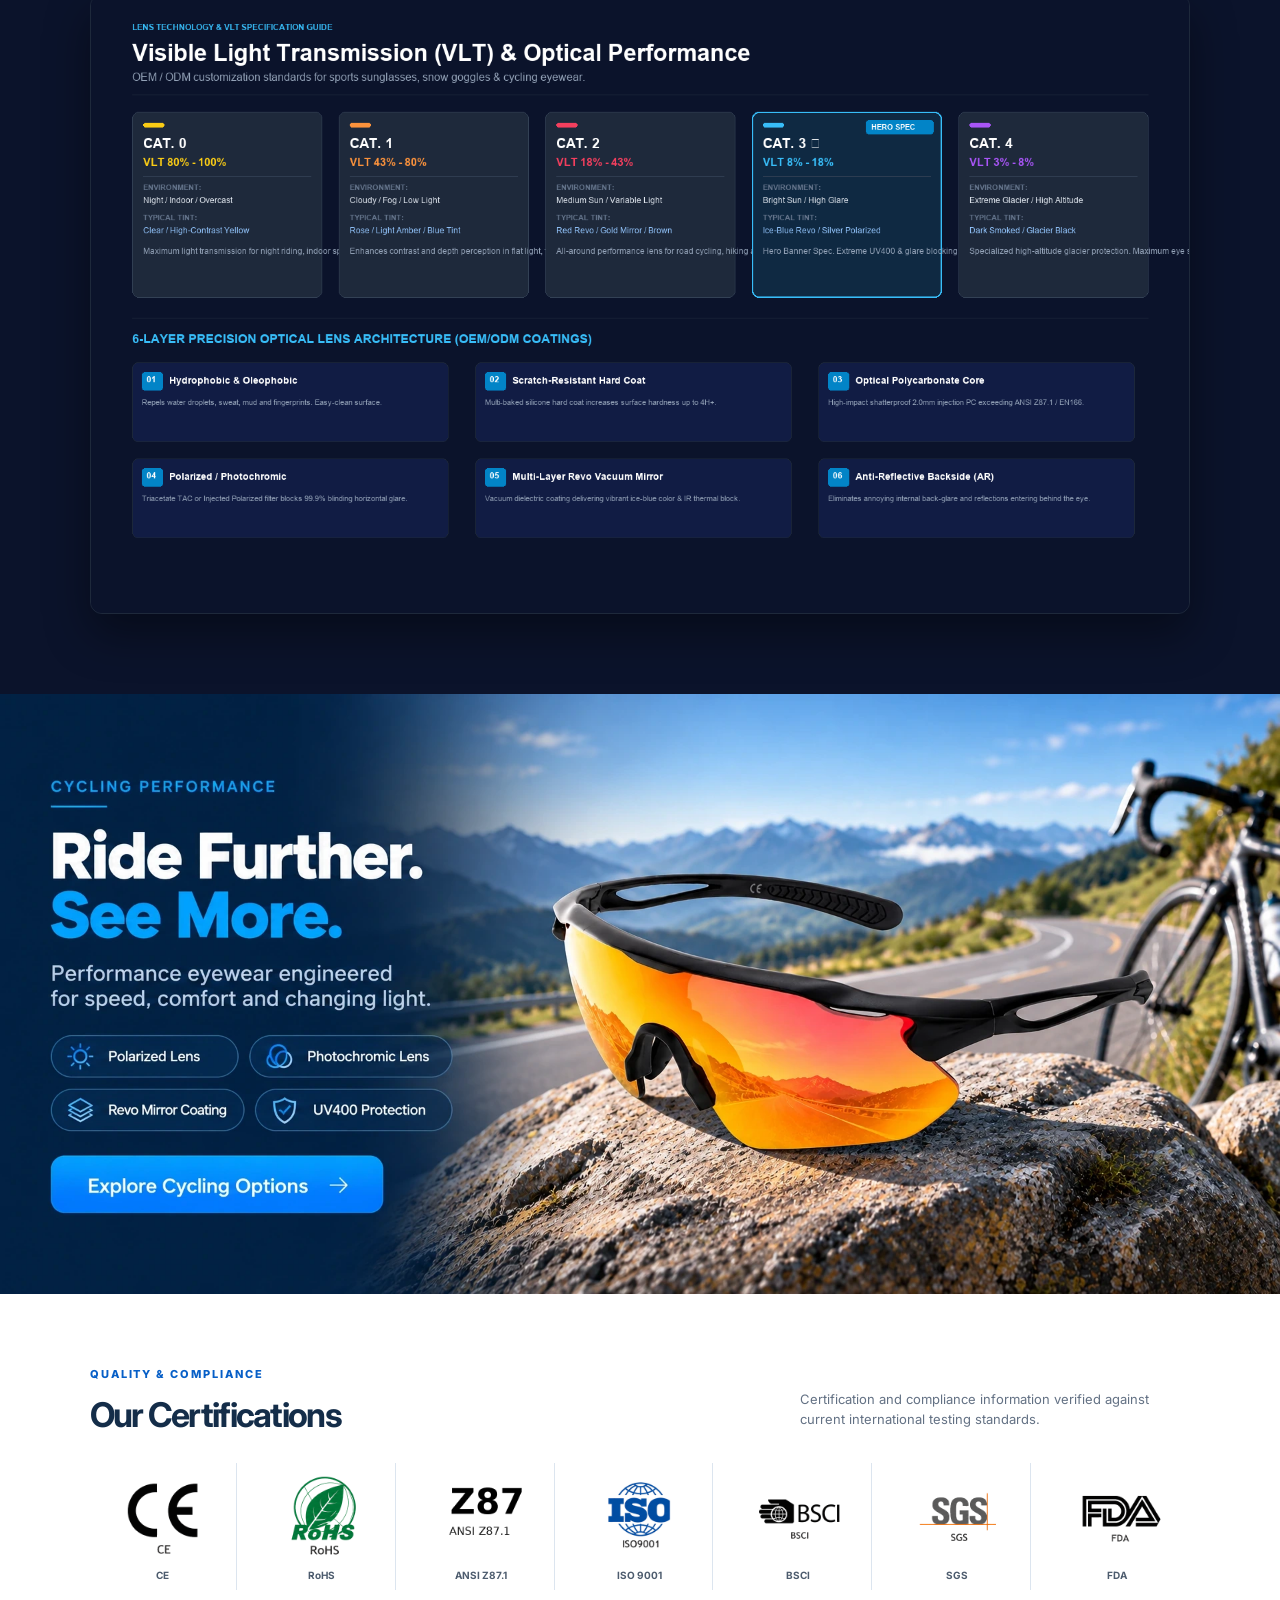
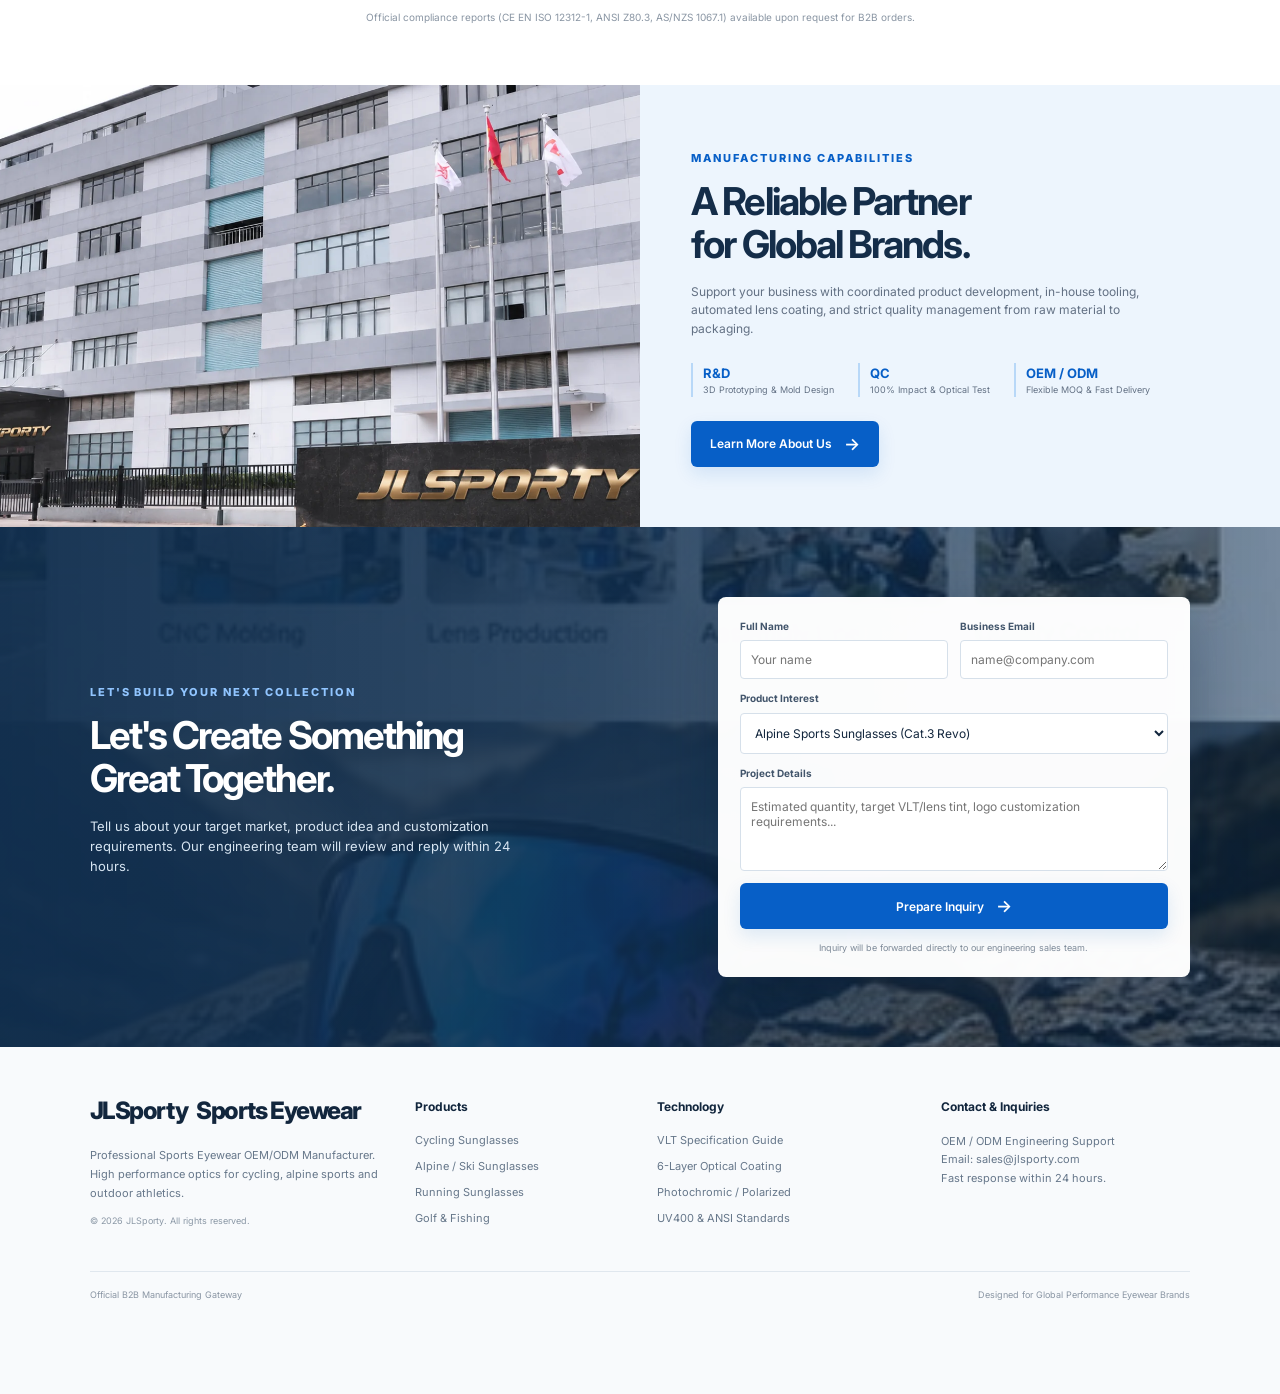
==== commit fd4e53c4: "feat: add floating WhatsApp contact button" ====
--- a/index.html
+++ b/index.html
@@ -6,7 +6,7 @@
   <title>Sports Sunglasses OEM/ODM Manufacturer | JLSporty B2B</title>
   <meta name="description" content="Custom sports sunglasses OEM/ODM manufacturer. Engineered for extreme alpine and high-glare environments. High-definition cylindrical shield lens with ice-blue Revo mirror coating and UV400 protection.">
   <link rel="canonical" href="https://www.jlsporty.com/">
-  <link rel="stylesheet" href="assets/css/style.css?v=3.5">
+  <link rel="stylesheet" href="assets/css/style.css?v=3.6">
 </head>
 <body>
   <div class="top-note">Sports eyewear manufacturing for global brands · OEM / ODM · Private Label · Custom Solutions</div>
@@ -295,6 +295,11 @@
     </div>
   </footer>
 
+  <a class="whatsapp-float" href="https://wa.me/8613242247017" target="_blank" rel="noopener noreferrer" aria-label="Chat with JLSporty on WhatsApp">
+    <svg viewBox="0 0 24 24" aria-hidden="true" focusable="false"><path d="M20.5 3.5A11.8 11.8 0 0 0 12.05 0C5.52 0 .2 5.31.2 11.84c0 2.09.55 4.13 1.59 5.93L.1 24l6.38-1.67a11.8 11.8 0 0 0 5.57 1.41h.01c6.52 0 11.84-5.31 11.84-11.84 0-3.16-1.23-6.13-3.4-8.4ZM12.06 21.7h-.01a9.82 9.82 0 0 1-5.01-1.37l-.36-.21-3.79.99 1.01-3.69-.23-.38a9.82 9.82 0 0 1-1.51-5.2C2.16 6.42 6.59 2 12.05 2a9.83 9.83 0 0 1 6.98 2.89 9.83 9.83 0 0 1 2.89 6.99c0 5.46-4.43 9.82-9.86 9.82Zm5.39-7.36c-.3-.15-1.76-.87-2.03-.97-.27-.1-.47-.15-.67.15-.2.3-.77.97-.95 1.17-.17.2-.35.22-.65.07-.3-.15-1.27-.47-2.42-1.5-.89-.79-1.49-1.76-1.67-2.06-.17-.3-.02-.46.13-.61.14-.14.3-.35.45-.52.15-.17.2-.3.3-.5.1-.2.05-.37-.02-.52-.07-.15-.67-1.61-.92-2.21-.24-.58-.49-.5-.67-.51h-.57c-.2 0-.52.07-.8.37-.27.3-1.04 1.02-1.04 2.49s1.07 2.89 1.22 3.09c.15.2 2.1 3.21 5.09 4.5.71.31 1.27.49 1.7.63.72.23 1.37.2 1.89.12.58-.09 1.76-.72 2.01-1.42.25-.7.25-1.3.17-1.42-.07-.12-.27-.2-.57-.35Z"/></svg>
+    <span>WhatsApp</span>
+  </a>
+  
   <script src="assets/js/main.js"></script>
 </body>
 </html>
--- a/assets/css/style.css
+++ b/assets/css/style.css
@@ -67,3 +67,16 @@
   .hero-points small{line-height:1.3}
   .hero-photo{background-image:linear-gradient(180deg,#f0f6fc 0%,#f0f6fc00 25%),url('../images/hero-seamless.webp');background-size:auto 78%,auto 78%;background-repeat:no-repeat;background-position:center bottom;background-color:#dceaf7}
 }
+
+/* Floating WhatsApp contact shortcut. */
+.whatsapp-float{position:fixed;right:24px;bottom:24px;z-index:30;display:inline-flex;align-items:center;gap:9px;min-height:50px;padding:0 17px 0 13px;border-radius:999px;background:#25D366;color:#fff;font-size:12px;font-weight:800;letter-spacing:.01em;box-shadow:0 10px 24px rgba(12,42,70,.22);transition:transform .2s ease,box-shadow .2s ease,background .2s ease}
+.whatsapp-float svg{width:25px;height:25px;fill:currentColor}
+.whatsapp-float:hover{background:#1fba59;transform:translateY(-3px);box-shadow:0 14px 28px rgba(12,42,70,.28)}
+.whatsapp-float:focus-visible{outline:3px solid #0b63ce;outline-offset:3px}
+@media(max-width:760px){
+  .whatsapp-float{right:16px;bottom:16px;width:52px;height:52px;min-height:52px;padding:0;justify-content:center;border-radius:50%}
+  .whatsapp-float span{position:absolute;width:1px;height:1px;overflow:hidden;clip:rect(0 0 0 0);white-space:nowrap}
+}
+
+/* Keep the fixed contact shortcut clear of the final footer line. */
+.footer{padding-bottom:92px}
